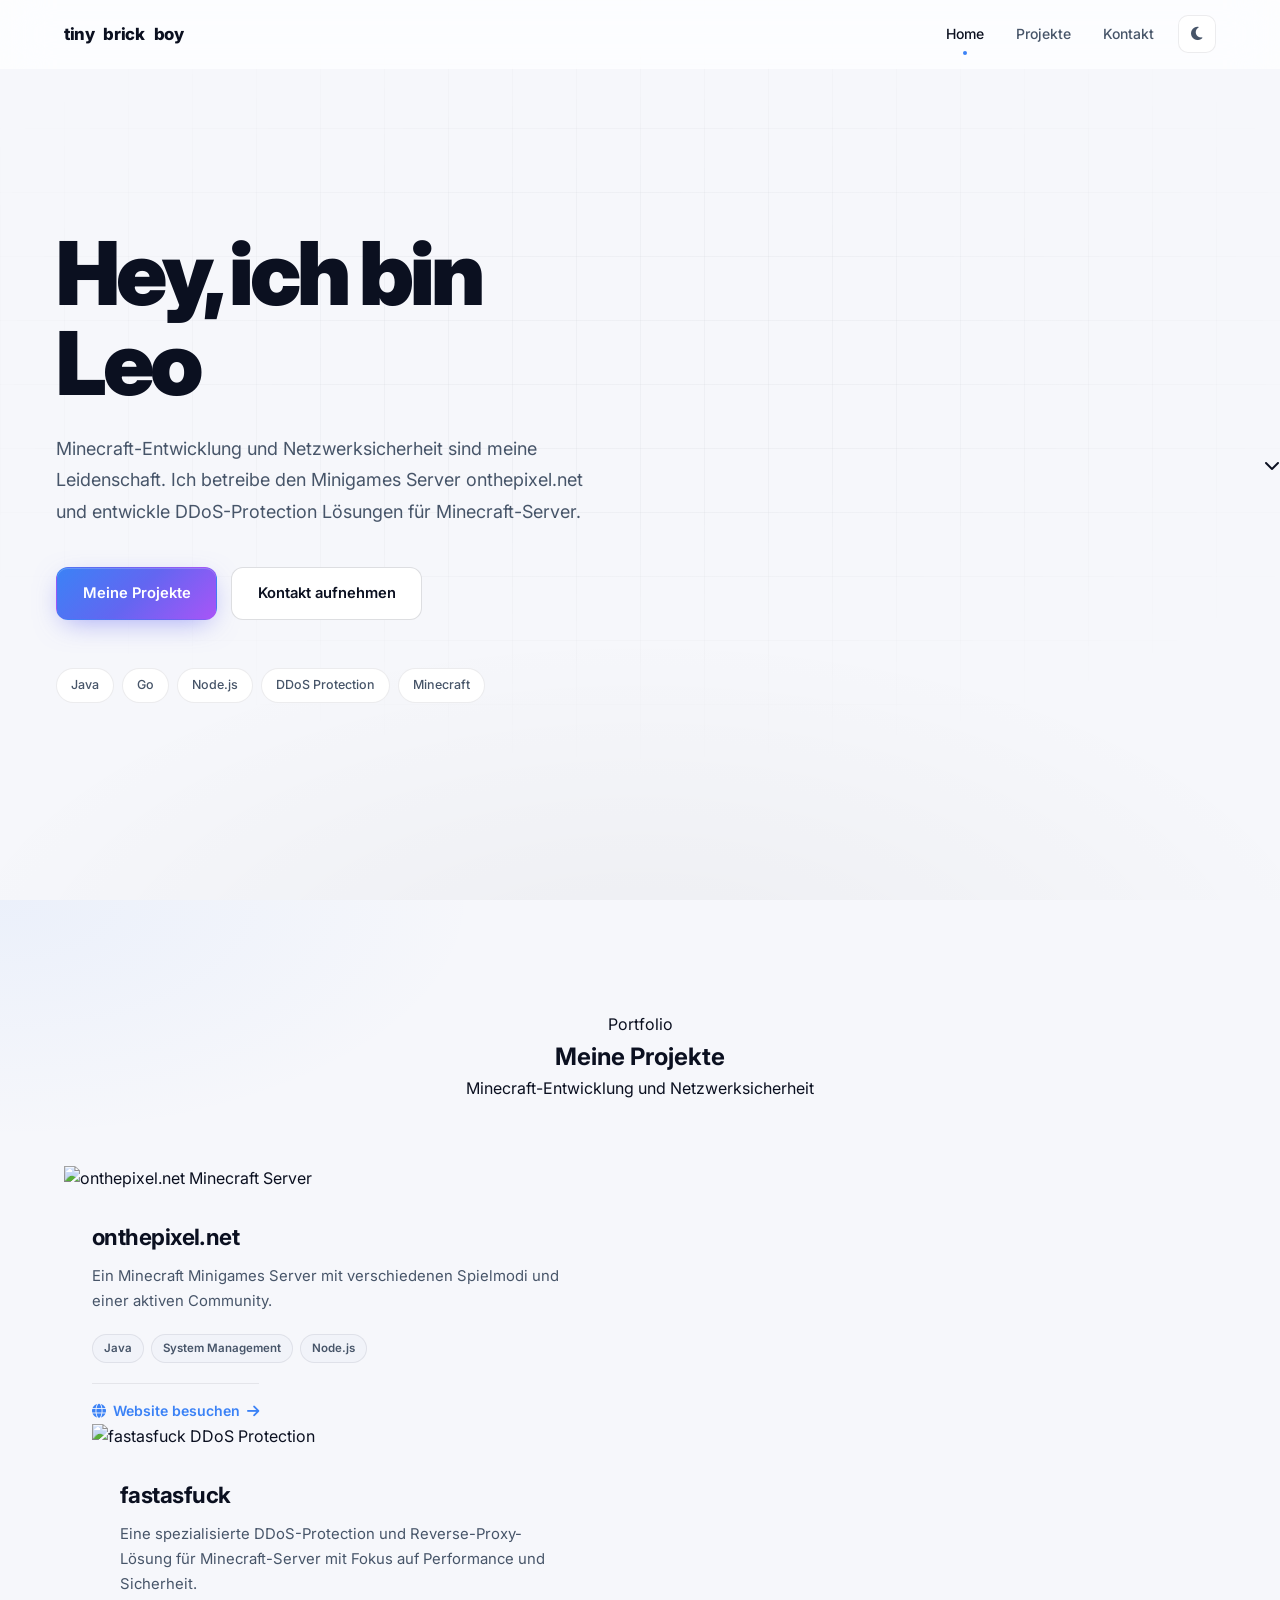
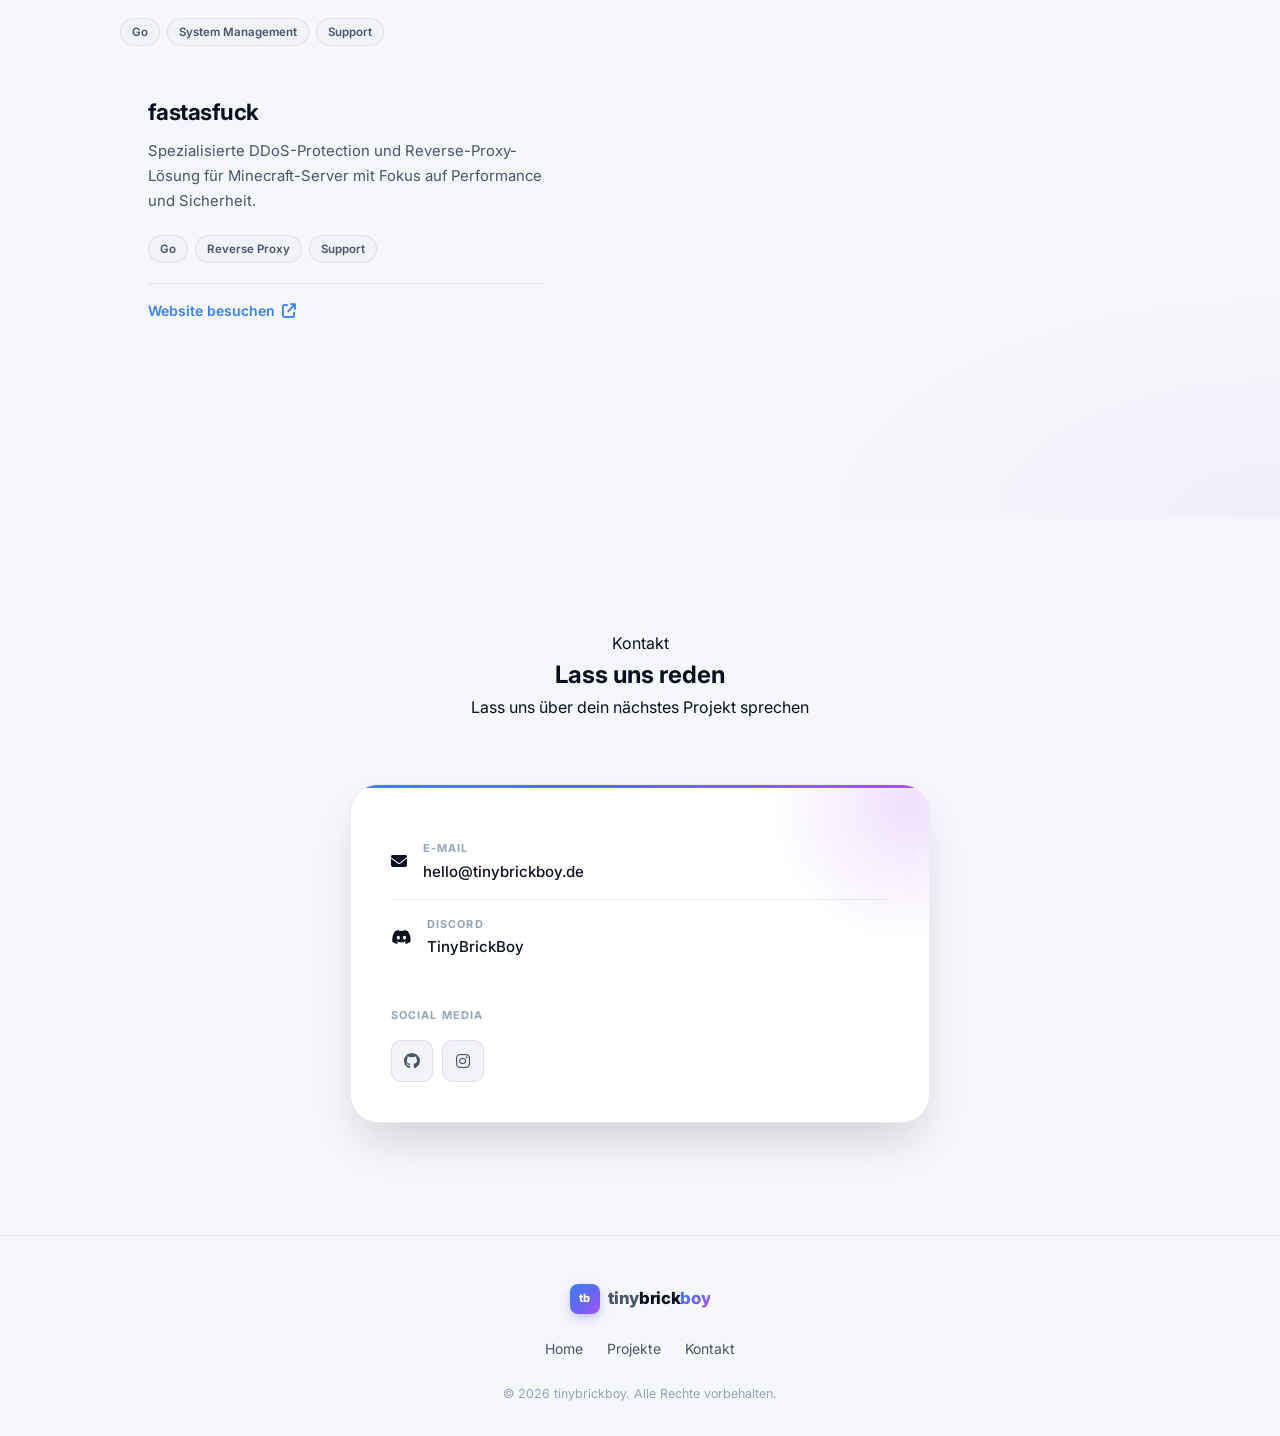
==== index.html @ 031a86bf "Merge branch 'main' into claude/improve-website-qI3Ny" ====
<!DOCTYPE html>
<html lang="de">
<head>
    <meta charset="UTF-8">
    <meta name="viewport" content="width=device-width, initial-scale=1.0">
    <title>Leo | tinybrickboy</title>
    <script>
        (function() {
            var saved = localStorage.getItem('theme');
            var dark = saved ? saved === 'dark' : window.matchMedia('(prefers-color-scheme: dark)').matches;
            document.documentElement.classList.add(dark ? 'dark' : 'light');
        })();
    </script>
    <link rel="preconnect" href="https://fonts.googleapis.com">
    <link rel="preconnect" href="https://fonts.gstatic.com" crossorigin>
    <link href="https://fonts.googleapis.com/css2?family=Inter:wght@300;400;500;600;700;800;900&display=swap" rel="stylesheet">
    <link rel="stylesheet" href="https://cdnjs.cloudflare.com/ajax/libs/font-awesome/6.4.0/css/all.min.css">
    <style>
        /* ============================================
           Design Tokens
           ============================================ */
        :root {
            --primary: #3b82f6;
            --primary-2: #6366f1;
            --accent: #a855f7;
            --accent-2: #ec4899;
            --warn: #f97316;
            --ok: #22c55e;

            --bg: #f6f7fb;
            --surface: #ffffff;
            --surface-2: #f1f3f9;
            --text: #0b1020;
            --text-2: #475569;
            --text-3: #94a3b8;
            --border: rgba(15, 23, 42, 0.08);
            --border-2: rgba(15, 23, 42, 0.14);
            --shadow-sm: 0 1px 2px rgba(15,23,42,0.06);
            --shadow: 0 4px 12px -2px rgba(15,23,42,0.08), 0 2px 4px -2px rgba(15,23,42,0.04);
            --shadow-lg: 0 24px 48px -12px rgba(15,23,42,0.18);
            --shadow-glow: 0 0 0 1px rgba(59,130,246,0.18), 0 20px 60px -20px rgba(59,130,246,0.35);

            --radius-sm: 0.5rem;
            --radius: 0.875rem;
            --radius-lg: 1.25rem;
            --radius-xl: 1.75rem;

            --grad-primary: linear-gradient(135deg, #3b82f6 0%, #6366f1 50%, #a855f7 100%);
            --grad-warm: linear-gradient(135deg, #f97316 0%, #ec4899 50%, #a855f7 100%);

            --header-bg: rgba(255,255,255,0.72);
            --noise-opacity: 0.025;
        }
        .dark {
            --bg: #070b18;
            --surface: #0d1326;
            --surface-2: #141b33;
            --text: #f1f5f9;
            --text-2: #94a3b8;
            --text-3: #64748b;
            --border: rgba(255,255,255,0.07);
            --border-2: rgba(255,255,255,0.14);
            --shadow-sm: 0 1px 2px rgba(0,0,0,0.4);
            --shadow: 0 8px 24px -4px rgba(0,0,0,0.45);
            --shadow-lg: 0 30px 60px -15px rgba(0,0,0,0.6);
            --shadow-glow: 0 0 0 1px rgba(99,102,241,0.25), 0 24px 80px -20px rgba(99,102,241,0.45);
            --header-bg: rgba(7,11,24,0.65);
            --noise-opacity: 0.05;
        }

        /* ============================================
           Reset & Base
           ============================================ */
        *, *::before, *::after { margin: 0; padding: 0; box-sizing: border-box; }
        html { scroll-behavior: smooth; scroll-padding-top: 5rem; }
        body {
            font-family: 'Inter', -apple-system, BlinkMacSystemFont, 'Segoe UI', sans-serif;
            background: var(--bg);
            color: var(--text);
            line-height: 1.6;
            -webkit-font-smoothing: antialiased;
            -moz-osx-font-smoothing: grayscale;
            overflow-x: hidden;
            transition: background-color 0.4s ease, color 0.4s ease;
        }
        a { text-decoration: none; color: inherit; }
        img, video { display: block; max-width: 100%; }
        button { font: inherit; }

        ::selection { background: rgba(99,102,241,0.35); color: var(--text); }

        .container {
            width: 100%;
            max-width: 1200px;
            margin: 0 auto;
            padding: 0 1.5rem;
        }

        /* ===== Scroll Progress ===== */
        .scroll-progress {
            position: fixed;
            top: 0; left: 0; right: 0;
            height: 3px;
            background: linear-gradient(90deg, var(--primary), var(--accent), var(--accent-2));
            transform-origin: 0 50%;
            transform: scaleX(0);
            z-index: 100;
            transition: transform 0.1s linear;
        }

        /* ============================================
           Header
           ============================================ */
        .header {
            position: fixed;
            top: 0; left: 0; right: 0;
            z-index: 50;
            background: var(--header-bg);
            backdrop-filter: blur(24px) saturate(180%);
            -webkit-backdrop-filter: blur(24px) saturate(180%);
            border-bottom: 1px solid transparent;
            transition: background-color 0.3s, border-color 0.3s, box-shadow 0.3s;
        }
        .header.scrolled {
            border-bottom-color: var(--border);
            box-shadow: 0 6px 24px -16px rgba(0,0,0,0.25);
        }
        .nav {
            display: flex;
            justify-content: space-between;
            align-items: center;
            height: 4.25rem;
        }
        .logo {
            display: inline-flex; align-items: center; gap: 0.55rem;
            font-size: 1.05rem; font-weight: 800; letter-spacing: -0.02em;
        }
        .logo-mark {
            width: 1.875rem; height: 1.875rem;
            border-radius: 0.5rem;
            background: var(--grad-primary);
            display: grid; place-items: center;
            color: #fff; font-size: 0.7rem; font-weight: 800;
            box-shadow: 0 4px 12px -2px rgba(99,102,241,0.5);
        }
        .logo-text .l-tiny { color: var(--text-2); }
        .logo-text .l-brick { color: var(--text); }
        .logo-text .l-boy {
            background: var(--grad-primary);
            -webkit-background-clip: text;
            background-clip: text;
            -webkit-text-fill-color: transparent;
        }

        .nav-right { display: flex; align-items: center; gap: 0.5rem; }

        .nav-links { display: none; align-items: center; gap: 0.125rem; }
        .nav-link {
            position: relative;
            padding: 0.5rem 0.95rem;
            font-size: 0.875rem; font-weight: 500;
            color: var(--text-2);
            border-radius: 9999px;
            transition: color 0.2s, background-color 0.2s;
        }
        .nav-link:hover { color: var(--text); background: var(--surface-2); }
        .nav-link.active { color: var(--text); }
        .nav-link.active::after {
            content: '';
            position: absolute; left: 50%; bottom: -2px;
            width: 4px; height: 4px;
            border-radius: 50%;
            background: var(--primary);
            transform: translateX(-50%);
        }

        .icon-btn {
            display: grid; place-items: center;
            width: 2.4rem; height: 2.4rem;
            border-radius: 0.625rem;
            border: 1px solid var(--border);
            background: var(--surface);
            color: var(--text-2);
            cursor: pointer;
            font-size: 0.95rem;
            transition: background 0.2s, color 0.2s, border-color 0.2s, transform 0.2s;
        }
        .icon-btn:hover {
            background: var(--surface-2);
            color: var(--text);
            border-color: var(--border-2);
        }
        .icon-btn:active { transform: scale(0.94); }

        .mobile-menu {
            display: none;
            padding: 0.5rem 0 1rem;
            border-top: 1px solid var(--border);
        }
        .mobile-menu.open { display: block; }
        .mobile-menu .nav-link {
            display: block;
            padding: 0.85rem 0;
            border-radius: 0;
            border-bottom: 1px solid var(--border);
            font-size: 0.95rem;
        }
        .mobile-menu .nav-link:last-child { border-bottom: none; }

        /* ============================================
           Hero
           ============================================ */
        .hero {
            position: relative;
            min-height: 100svh;
            display: flex;
            align-items: center;
            padding: 6rem 0 4rem;
            overflow: hidden;
            isolation: isolate;
        }
        /* Animated gradient mesh (no photo) */
        .hero-bg {
            position: absolute; inset: -10%;
            z-index: -2;
            filter: blur(80px) saturate(140%);
            opacity: 0.85;
        }
        .hero-bg .orb {
            position: absolute;
            border-radius: 50%;
            mix-blend-mode: screen;
        }
        .hero-bg .orb-1 {
            width: 540px; height: 540px;
            background: radial-gradient(circle, #3b82f6 0%, transparent 70%);
            top: 10%; left: -10%;
            animation: orbDrift1 22s ease-in-out infinite alternate;
        }
        .hero-bg .orb-2 {
            width: 600px; height: 600px;
            background: radial-gradient(circle, #a855f7 0%, transparent 70%);
            top: 30%; right: -15%;
            animation: orbDrift2 26s ease-in-out infinite alternate;
        }
        .hero-bg .orb-3 {
            width: 480px; height: 480px;
            background: radial-gradient(circle, #ec4899 0%, transparent 70%);
            bottom: -10%; left: 25%;
            animation: orbDrift3 30s ease-in-out infinite alternate;
        }
        @keyframes orbDrift1 {
            0%   { transform: translate(0,0) scale(1); }
            100% { transform: translate(120px,80px) scale(1.15); }
        }
        @keyframes orbDrift2 {
            0%   { transform: translate(0,0) scale(1); }
            100% { transform: translate(-100px,140px) scale(1.1); }
        }
        @keyframes orbDrift3 {
            0%   { transform: translate(0,0) scale(1); }
            100% { transform: translate(80px,-120px) scale(1.2); }
        }
        /* Soft top vignette so header reads */
        .hero::before {
            content: '';
            position: absolute; inset: 0; z-index: -1;
            background:
                radial-gradient(1200px 600px at 50% 110%, rgba(0,0,0,0.04), transparent 60%),
                linear-gradient(to bottom, transparent 70%, var(--bg) 100%);
            pointer-events: none;
        }
        .dark .hero::before {
            background:
                radial-gradient(1200px 600px at 50% 110%, rgba(0,0,0,0.4), transparent 60%),
                linear-gradient(to bottom, transparent 70%, var(--bg) 100%);
        }
        /* Subtle grid */
        .hero::after {
            content: '';
            position: absolute; inset: 0; z-index: -1;
            background-image:
                linear-gradient(to right, var(--border) 1px, transparent 1px),
                linear-gradient(to bottom, var(--border) 1px, transparent 1px);
            background-size: 64px 64px;
            mask-image: radial-gradient(ellipse 80% 60% at 50% 40%, black 30%, transparent 80%);
            -webkit-mask-image: radial-gradient(ellipse 80% 60% at 50% 40%, black 30%, transparent 80%);
            opacity: 0.4;
            pointer-events: none;
        }

        .hero-content {
            position: relative;
            z-index: 2;
            max-width: 760px;
        }
        .hero-eyebrow {
            display: inline-flex; align-items: center; gap: 0.55rem;
            padding: 0.4rem 0.85rem;
            background: var(--surface);
            border: 1px solid var(--border);
            border-radius: 9999px;
            font-size: 0.78rem; font-weight: 600;
            color: var(--text-2);
            margin-bottom: 1.5rem;
            box-shadow: var(--shadow-sm);
        }
        .hero-eyebrow .pulse {
            position: relative;
            width: 8px; height: 8px;
            border-radius: 50%;
            background: var(--ok);
        }
        .hero-eyebrow .pulse::after {
            content: '';
            position: absolute; inset: -4px;
            border-radius: 50%;
            background: var(--ok);
            opacity: 0.4;
            animation: ping 2s cubic-bezier(0,0,0.2,1) infinite;
        }
        @keyframes ping {
            0%   { transform: scale(0.8); opacity: 0.5; }
            80%  { transform: scale(1.8); opacity: 0; }
            100% { transform: scale(1.8); opacity: 0; }
        }

        .hero h1 {
            font-size: clamp(2.75rem, 8vw, 5.5rem);
            font-weight: 900;
            line-height: 1.02;
            letter-spacing: -0.045em;
            margin-bottom: 1.5rem;
        }
        .hero h1 .name {
            background: linear-gradient(135deg, #3b82f6 0%, #a855f7 45%, #ec4899 100%);
            -webkit-background-clip: text;
            background-clip: text;
            -webkit-text-fill-color: transparent;
            display: inline-block;
        }
        .hero p {
            font-size: 1.125rem;
            color: var(--text-2);
            max-width: 560px;
            margin-bottom: 2.5rem;
            line-height: 1.75;
        }

        .hero-cta { display: flex; gap: 0.875rem; flex-wrap: wrap; margin-bottom: 3rem; }

        .btn {
            display: inline-flex; align-items: center; gap: 0.55rem;
            padding: 0.85rem 1.6rem;
            font-size: 0.92rem; font-weight: 600;
            border-radius: 0.75rem;
            border: 1px solid transparent;
            cursor: pointer;
            transition: transform 0.2s, box-shadow 0.25s, background 0.25s, border-color 0.25s, color 0.25s;
        }
        .btn-primary {
            background: var(--grad-primary);
            color: #fff;
            box-shadow: 0 8px 28px -8px rgba(99,102,241,0.6), inset 0 1px 0 rgba(255,255,255,0.18);
        }
        .btn-primary:hover { transform: translateY(-2px); box-shadow: 0 16px 40px -10px rgba(99,102,241,0.7); }
        .btn-ghost {
            background: var(--surface);
            color: var(--text);
            border-color: var(--border-2);
        }
        .btn-ghost:hover {
            background: var(--surface-2);
            border-color: var(--primary);
            transform: translateY(-2px);
        }
        .btn .arrow { transition: transform 0.2s; }
        .btn:hover .arrow { transform: translateX(3px); }

        .tech-pills { display: flex; flex-wrap: wrap; gap: 0.5rem; }
        .tech-pill {
            padding: 0.4rem 0.875rem;
            background: var(--surface);
            border: 1px solid var(--border);
            border-radius: 9999px;
            font-size: 0.78rem; font-weight: 500;
            color: var(--text-2);
            transition: background 0.2s, border-color 0.2s, color 0.2s, transform 0.2s;
        }
        .tech-pill:hover {
            border-color: var(--primary);
            color: var(--text);
            transform: translateY(-2px);
        }

        /* ============================================
           Sections
           ============================================ */
        .section { padding: 7rem 0; position: relative; }

        .section-header { text-align: center; margin-bottom: 4rem; max-width: 640px; margin-left: auto; margin-right: auto; }

        /* Projects: subtle dot-grid texture */
        .section-projects {
            background-color: var(--bg-secondary);
            background-image: radial-gradient(circle, var(--border-strong) 1px, transparent 1px);
            background-size: 28px 28px;
            transition: background-color 0.35s ease;
        }
        @media (min-width: 720px) { .features { grid-template-columns: repeat(2, 1fr); gap: 1.25rem; } }
        @media (min-width: 1024px) { .features { grid-template-columns: repeat(4, 1fr); } }

        .feature {
            position: relative;
            padding: 1.75rem;
            background: var(--surface);
            border: 1px solid var(--border);
            border-radius: var(--radius-lg);
            transition: transform 0.25s, border-color 0.25s, box-shadow 0.25s;
            overflow: hidden;
        }
        .feature::before {
            content: '';
            position: absolute; inset: 0;
            background: radial-gradient(400px circle at var(--mx, 50%) var(--my, 50%), rgba(99,102,241,0.12), transparent 60%);
            opacity: 0;
            transition: opacity 0.3s;
            pointer-events: none;
        }
        .feature:hover { transform: translateY(-4px); border-color: var(--border-2); box-shadow: var(--shadow); }
        .feature:hover::before { opacity: 1; }
        .feature .ico {
            display: grid; place-items: center;
            width: 2.75rem; height: 2.75rem;
            border-radius: 0.75rem;
            background: linear-gradient(135deg, rgba(59,130,246,0.12), rgba(168,85,247,0.12));
            color: var(--primary);
            margin-bottom: 1rem;
            font-size: 1.05rem;
        }
        .feature h3 {
            font-size: 1.05rem; font-weight: 700;
            letter-spacing: -0.015em;
            margin-bottom: 0.4rem;
        }
        .feature p {
            color: var(--text-2);
            font-size: 0.9rem;
            line-height: 1.65;
        }

        /* ============================================
           Projects
           ============================================ */
        .section-projects {
            position: relative;
        }
        .section-projects::before {
            content: '';
            position: absolute; inset: 0;
            background:
                radial-gradient(800px 400px at 0% 0%, rgba(59,130,246,0.06), transparent 60%),
                radial-gradient(800px 400px at 100% 100%, rgba(168,85,247,0.06), transparent 60%);
            pointer-events: none;
        }
        .project-grid {
            display: grid;
            grid-template-columns: 1fr;
            gap: 1.5rem;
            position: relative;
        }
        @media (min-width: 768px) { .project-grid { grid-template-columns: repeat(2, 1fr); gap: 1.75rem; } }

        .project {
            position: relative;
            background: var(--surface);
            border: 1px solid var(--border);
            border-radius: var(--radius-xl);
            overflow: hidden;
            display: flex; flex-direction: column;
            transition: transform 0.35s ease, border-color 0.35s ease, box-shadow 0.35s ease;
            isolation: isolate;
        }
        .project::before {
            content: '';
            position: absolute; inset: 0;
            border-radius: inherit;
            padding: 1px;
            background: linear-gradient(135deg, transparent, transparent);
            -webkit-mask: linear-gradient(#000 0 0) content-box, linear-gradient(#000 0 0);
            mask: linear-gradient(#000 0 0) content-box, linear-gradient(#000 0 0);
            -webkit-mask-composite: xor;
            mask-composite: exclude;
            pointer-events: none;
            transition: background 0.4s;
        }
        .project:hover {
            transform: translateY(-6px);
            box-shadow: var(--shadow-glow);
        }
        .project:hover::before {
            background: var(--grad-primary);
        }
        .project--warm:hover::before { background: var(--grad-warm); }

        .project-media {
            position: relative;
            aspect-ratio: 16 / 9;
            overflow: hidden;
            background: var(--surface-2);
        }
        .project-media img {
            width: 100%; height: 100%;
            object-fit: cover;
            transition: transform 0.7s ease, filter 0.4s ease;
        }
        .project:hover .project-media img { transform: scale(1.06); }
        .project-media::after {
            content: '';
            position: absolute; inset: 0;
            background: linear-gradient(to top, rgba(7,11,24,0.55) 0%, transparent 55%);
        }
        .project-badge {
            position: absolute;
            top: 1rem; left: 1rem;
            padding: 0.35rem 0.7rem;
            font-size: 0.72rem; font-weight: 600;
            background: rgba(255,255,255,0.85);
            color: var(--text);
            border-radius: 9999px;
            backdrop-filter: blur(8px);
            display: inline-flex; align-items: center; gap: 0.4rem;
        }
        .dark .project-badge { background: rgba(13,19,38,0.78); color: #fff; border: 1px solid rgba(255,255,255,0.1); }
        .project-badge .dot { width: 6px; height: 6px; border-radius: 50%; background: var(--ok); }

        .project-body {
            padding: 1.75rem;
            flex: 1; display: flex; flex-direction: column;
        }
        .project-body h3 {
            font-size: 1.4rem; font-weight: 700;
            letter-spacing: -0.025em;
            margin-bottom: 0.55rem;
        }
        .project-body p {
            color: var(--text-2);
            font-size: 0.93rem;
            line-height: 1.7;
            margin-bottom: 1.25rem;
            flex: 1;
        }
        .project-tags { display: flex; flex-wrap: wrap; gap: 0.4rem; margin-bottom: 1.25rem; }
        .tag {
            font-size: 0.72rem; font-weight: 600;
            padding: 0.25rem 0.7rem;
            border-radius: 9999px;
            background: var(--surface-2);
            color: var(--text-2);
            border: 1px solid var(--border);
        }
        .project-link {
            display: inline-flex; align-items: center; gap: 0.45rem;
            font-size: 0.88rem; font-weight: 600;
            color: var(--primary);
            padding-top: 1rem;
            border-top: 1px solid var(--border);
        }
        .project-link .arrow { transition: transform 0.2s; }
        .project-link:hover .arrow { transform: translateX(4px); }

        /* ============================================
           Contact
           ============================================ */
        .section-contact { position: relative; }

        .contact-card {
            position: relative;
            max-width: 580px;
            margin: 0 auto;
            background: var(--surface);
            border: 1px solid var(--border);
            border-radius: var(--radius-xl);
            padding: 2.5rem;
            box-shadow: var(--shadow-lg);
            overflow: hidden;
        }
        .contact-card::before {
            content: '';
            position: absolute;
            top: 0; left: 0; right: 0;
            height: 3px;
            background: var(--grad-primary);
        }
        .contact-card::after {
            content: '';
            position: absolute;
            top: -120px; right: -120px;
            width: 280px; height: 280px;
            border-radius: 50%;
            background: radial-gradient(circle, rgba(168,85,247,0.18), transparent 70%);
            pointer-events: none;
        }

        .contact-item {
            display: flex; align-items: center; gap: 1rem;
            padding: 0.95rem 0;
            border-bottom: 1px solid var(--border);
            position: relative;
            transition: padding-left 0.2s;
        }
        .contact-item:last-of-type { border-bottom: none; }
        a.contact-item:hover { padding-left: 0.4rem; }

        .contact-ico {
            width: 2.5rem; height: 2.5rem;
            background: var(--surface-2);
            color: var(--primary);
            border-radius: 0.625rem;
            display: grid; place-items: center;
            font-size: 1rem; flex-shrink: 0;
            border: 1px solid var(--border);
            transition: background 0.2s, color 0.2s;
        }
        a.contact-item:hover .contact-ico {
            background: var(--grad-primary);
            color: #fff;
            border-color: transparent;
        }
        .contact-meta { display: flex; flex-direction: column; gap: 0.15rem; }
        .contact-label {
            font-size: 0.68rem; font-weight: 700;
            text-transform: uppercase; letter-spacing: 0.1em;
            color: var(--text-3);
        }
        .contact-value { font-size: 0.94rem; font-weight: 500; color: var(--text); }

        .social-section { margin-top: 2rem; }
        .social-label {
            font-size: 0.68rem; font-weight: 700;
            text-transform: uppercase; letter-spacing: 0.1em;
            color: var(--text-3);
            margin-bottom: 1rem;
        }
        .social-row { display: flex; gap: 0.6rem; }
        .social-link {
            width: 2.6rem; height: 2.6rem;
            background: var(--surface-2);
            color: var(--text-2);
            border: 1px solid var(--border);
            border-radius: 0.625rem;
            display: grid; place-items: center;
            font-size: 1rem;
            transition: all 0.25s;
        }
        .social-link:hover {
            color: #fff;
            background: var(--grad-primary);
            border-color: transparent;
            transform: translateY(-3px);
            box-shadow: 0 10px 24px -8px rgba(99,102,241,0.5);
        }

        /* ============================================
           Footer
           ============================================ */
        footer {
            position: relative;
            border-top: 1px solid var(--border);
            padding: 3rem 0 2rem;
        }
        .footer-inner {
            display: flex; flex-direction: column; align-items: center;
            gap: 1.5rem; text-align: center;
        }
        .footer-logo { font-size: 1.05rem; font-weight: 800; letter-spacing: -0.02em; display: inline-flex; align-items: center; gap: 0.55rem; }
        .footer-nav { display: flex; flex-wrap: wrap; gap: 1.5rem; justify-content: center; }
        .footer-nav a {
            font-size: 0.875rem;
            color: var(--text-2);
            transition: color 0.2s;
        }
        .footer-nav a:hover { color: var(--primary); }
        .footer-copy { font-size: 0.78rem; color: var(--text-3); }
        .footer-copy .heart { color: var(--accent-2); }

        /* ============================================
           Reveal animations
           ============================================ */
        .reveal {
            opacity: 0;
            transform: translateY(28px);
            transition: opacity 0.7s cubic-bezier(0.22, 1, 0.36, 1), transform 0.7s cubic-bezier(0.22, 1, 0.36, 1);
        }
        .reveal.visible { opacity: 1; transform: none; }
        .reveal-d1 { transition-delay: 0.08s; }
        .reveal-d2 { transition-delay: 0.16s; }
        .reveal-d3 { transition-delay: 0.24s; }

        /* ============================================
           Responsive
           ============================================ */
        @media (min-width: 768px) {
            .nav-links { display: flex; }
            .mobile-menu-btn { display: none !important; }
        }
    </style>
</head>
<body>
    <div class="scroll-progress" id="scrollProgress"></div>

    <header class="header" id="siteHeader">
        <div class="container">
            <nav class="nav">
                <a href="#home" class="logo">
                    <span class="logo-tiny">tiny</span><span class="logo-brick">brick</span><span class="logo-boy">boy</span>
                </a>
                <div class="nav-right">
                    <div class="nav-links" id="navLinks">
                        <a href="#home" class="nav-link active">Home</a>
                        <a href="#projects" class="nav-link">Projekte</a>
                        <a href="#contact" class="nav-link">Kontakt</a>
                    </div>
                    <button class="icon-btn" id="themeToggle" title="Theme wechseln">
                        <i class="fas fa-moon" id="themeIcon"></i>
                    </button>
                    <button class="icon-btn mobile-menu-btn" id="mobileMenuBtn">
                        <i class="fas fa-bars" id="mobileMenuIcon"></i>
                    </button>
                </div>
            </nav>
            <div class="mobile-menu" id="mobileMenu">
                <a href="#home" class="nav-link">Home</a>
                <a href="#what" class="nav-link">Was</a>
                <a href="#projects" class="nav-link">Projekte</a>
                <a href="#contact" class="nav-link">Kontakt</a>
            </div>
        </div>
    </header>

    <!-- Hero -->
    <section id="home" class="hero">
        <div class="container">
            <div class="hero-content">
                <h1>Hey, ich bin<br><span class="gradient-text">Leo</span></h1>
                <p>
                    Minecraft-Entwicklung und Netzwerksicherheit sind meine Leidenschaft.
                    Ich betreibe den Minigames Server onthepixel.net und entwickle
                    DDoS-Protection Lösungen für Minecraft-Server.
                </p>
                <div class="hero-cta">
                    <a href="#projects" class="btn btn-primary">Meine Projekte</a>
                    <a href="#contact" class="btn btn-ghost">Kontakt aufnehmen</a>
                </div>
                <div class="tech-pills">
                    <span class="tech-pill">Java</span>
                    <span class="tech-pill">Go</span>
                    <span class="tech-pill">Node.js</span>
                    <span class="tech-pill">DDoS Protection</span>
                    <span class="tech-pill">Minecraft</span>
                </div>
            </div>
        </div>
        <div class="scroll-indicator">
            <i class="fas fa-chevron-down"></i>
        </div>
    </section>

    <!-- Projects -->
    <section id="projects" class="section section-projects">
        <div class="container">
            <div class="section-header reveal">
                <div class="section-label">Portfolio</div>
                <h2>Meine Projekte</h2>
                <p>Minecraft-Entwicklung und Netzwerksicherheit</p>
            </div>
            <div class="project-grid">
                <div class="project-card reveal reveal-d1">
                    <div class="project-accent"></div>
                    <div class="project-image">
                        <img src="https://onthepixel.net/bg.png" alt="onthepixel.net Minecraft Server">
                    </div>
                    <div class="project-body">
                        <h3>onthepixel.net</h3>
                        <p>Ein Minecraft Minigames Server mit verschiedenen Spielmodi und einer aktiven Community.</p>
                        <div class="project-tags">
                            <span class="tag">Java</span>
                            <span class="tag">System Management</span>
                            <span class="tag">Node.js</span>
                        </div>
                        <div class="project-footer">
                            <a href="https://onthepixel.net" class="project-link">
                                <i class="fas fa-globe"></i>
                                Website besuchen
                                <i class="fas fa-arrow-right arrow"></i>
                            </a>
                        </div>
                    </article>

                <div class="project-card reveal reveal-d2">
                    <div class="project-accent"></div>
                    <div class="project-image">
                        <img src="https://images.unsplash.com/photo-1591808216268-ce0b82787efe?ixlib=rb-1.2.1&auto=format&fit=crop&w=800&q=80" alt="fastasfuck DDoS Protection">
                    </div>
                    <div class="project-body">
                        <h3>fastasfuck</h3>
                        <p>Eine spezialisierte DDoS-Protection und Reverse-Proxy-Lösung für Minecraft-Server mit Fokus auf Performance und Sicherheit.</p>
                        <div class="project-tags">
                            <span class="tag">Go</span>
                            <span class="tag">System Management</span>
                            <span class="tag">Support</span>
                        </div>
                        <div class="project-body">
                            <h3>fastasfuck</h3>
                            <p>Spezialisierte DDoS-Protection und Reverse-Proxy-Lösung für Minecraft-Server mit Fokus auf Performance und Sicherheit.</p>
                            <div class="project-tags">
                                <span class="tag">Go</span>
                                <span class="tag">Reverse Proxy</span>
                                <span class="tag">Support</span>
                            </div>
                            <a href="https://fastasfuck.net" class="project-link" target="_blank" rel="noopener noreferrer">
                                Website besuchen
                                <i class="fas fa-arrow-up-right-from-square arrow" aria-hidden="true"></i>
                            </a>
                        </div>
                    </article>
                </div>
            </div>
        </div>
    </section>

    <!-- Contact -->
    <section id="contact" class="section section-contact">
        <div class="container">
            <div class="section-header reveal">
                <div class="section-label">Kontakt</div>
                <h2>Lass uns reden</h2>
                <p>Lass uns über dein nächstes Projekt sprechen</p>
            </div>
            <div class="contact-wrapper reveal reveal-d1">
                <div class="contact-card">
                    <div class="contact-accent"></div>
                    <div class="contact-body">
                        <div class="contact-item">
                            <div class="contact-icon"><i class="fas fa-envelope"></i></div>
                            <div class="contact-meta">
                                <span class="contact-label">E-Mail</span>
                                <span class="contact-value">hello@tinybrickboy.de</span>
                            </div>
                        </div>
                        <a href="https://discordapp.com/users/860985894436601857/" class="contact-item">
                            <div class="contact-icon"><i class="fa-brands fa-discord"></i></div>
                            <div class="contact-meta">
                                <span class="contact-label">Discord</span>
                                <span class="contact-value">TinyBrickBoy</span>
                            </div>
                        </a>
                        <div class="social-section">
                            <div class="social-label">Social Media</div>
                            <div class="social-row">
                                <a href="https://github.com/tinybrickboy" class="social-link" title="GitHub">
                                    <i class="fab fa-github"></i>
                                </a>
                                <a href="https://www.instagram.com/tinybrickboy" class="social-link" title="Instagram">
                                    <i class="fab fa-instagram"></i>
                                </a>
                            </div>
                        </div>
                    </div>
                </div>
            </div>
        </div>
    </section>

    <!-- Footer -->
    <footer>
        <div class="container">
            <div class="footer-inner">
                <div class="footer-logo">
                    <span class="logo-mark" aria-hidden="true">tb</span>
                    <span class="logo-text"><span class="l-tiny">tiny</span><span class="l-brick">brick</span><span class="l-boy">boy</span></span>
                </div>
                <nav class="footer-nav">
                    <a href="#home">Home</a>
                    <a href="#projects">Projekte</a>
                    <a href="#contact">Kontakt</a>
                </nav>
                <p class="footer-copy">&copy; 2026 tinybrickboy. Alle Rechte vorbehalten.</p>
            </div>
        </div>
    </footer>

    <script>
        // Scroll progress (transform-based for perf)
        const progress = document.getElementById('scrollProgress');
        const header = document.getElementById('siteHeader');
        function onScroll() {
            const total = document.documentElement.scrollHeight - window.innerHeight;
            const ratio = total > 0 ? window.scrollY / total : 0;
            progress.style.transform = 'scaleX(' + ratio + ')';
            header.classList.toggle('scrolled', window.scrollY > 8);
        }
        window.addEventListener('scroll', onScroll, { passive: true });
        onScroll();

        // Theme
        const html = document.documentElement;
        const themeToggle = document.getElementById('themeToggle');
        const themeIcon = document.getElementById('themeIcon');

        function applyTheme(dark) {
            html.classList.toggle('dark', dark);
            html.classList.toggle('light', !dark);
            themeIcon.className = dark ? 'fas fa-sun' : 'fas fa-moon';
        }
        const saved = localStorage.getItem('theme');
        applyTheme(saved ? saved === 'dark' : window.matchMedia('(prefers-color-scheme: dark)').matches);
        window.matchMedia('(prefers-color-scheme: dark)').addEventListener('change', e => {
            if (!localStorage.getItem('theme')) applyTheme(e.matches);
        });
        themeToggle.addEventListener('click', () => {
            const isDark = html.classList.contains('dark');
            applyTheme(!isDark);
            localStorage.setItem('theme', isDark ? 'light' : 'dark');
        });

        // Mobile menu
        const mobileMenu = document.getElementById('mobileMenu');
        const mobileMenuBtn = document.getElementById('mobileMenuBtn');
        const mobileMenuIcon = document.getElementById('mobileMenuIcon');

        mobileMenuBtn.addEventListener('click', () => {
            const open = mobileMenu.classList.toggle('open');
            mobileMenuIcon.className = open ? 'fas fa-times' : 'fas fa-bars';
        });
        mobileMenu.querySelectorAll('a').forEach(link => {
            link.addEventListener('click', () => {
                mobileMenu.classList.remove('open');
                mobileMenuIcon.className = 'fas fa-bars';
            });
        });

        // Smooth scroll
        document.querySelectorAll('a[href^="#"]').forEach(a => {
            a.addEventListener('click', e => {
                const id = a.getAttribute('href');
                if (id.length < 2) return;
                const target = document.querySelector(id);
                if (!target) return;
                e.preventDefault();
                window.scrollTo({ top: target.offsetTop - 72, behavior: 'smooth' });
            });
        });

        // Active nav while scrolling
        const sections = document.querySelectorAll('main section[id]');
        const navLinks = document.querySelectorAll('#navLinks .nav-link');
        const spy = new IntersectionObserver(entries => {
            entries.forEach(entry => {
                if (entry.isIntersecting) {
                    const id = entry.target.getAttribute('id');
                    navLinks.forEach(l => {
                        const active = l.getAttribute('href') === '#' + id;
                        l.classList.toggle('active', active);
                        if (active) l.setAttribute('aria-current', 'page');
                        else l.removeAttribute('aria-current');
                    });
                }
            });
        }, { rootMargin: '-45% 0px -50% 0px', threshold: 0 });
        sections.forEach(s => spy.observe(s));

        // Reveal on scroll
        const reveal = new IntersectionObserver(entries => {
            entries.forEach(e => {
                if (e.isIntersecting) {
                    e.target.classList.add('visible');
                    reveal.unobserve(e.target);
                }
            });
        }, { threshold: 0.12 });
        document.querySelectorAll('.reveal').forEach(el => reveal.observe(el));

        // Spotlight cursor on feature cards
        const reduced = window.matchMedia('(prefers-reduced-motion: reduce)').matches;
        if (!reduced) {
            document.querySelectorAll('[data-spot]').forEach(card => {
                card.addEventListener('pointermove', e => {
                    const r = card.getBoundingClientRect();
                    card.style.setProperty('--mx', (e.clientX - r.left) + 'px');
                    card.style.setProperty('--my', (e.clientY - r.top) + 'px');
                });
            });
        }

        // Footer year
        document.getElementById('footerYear').textContent = new Date().getFullYear();
    </script>
</body>
</html>
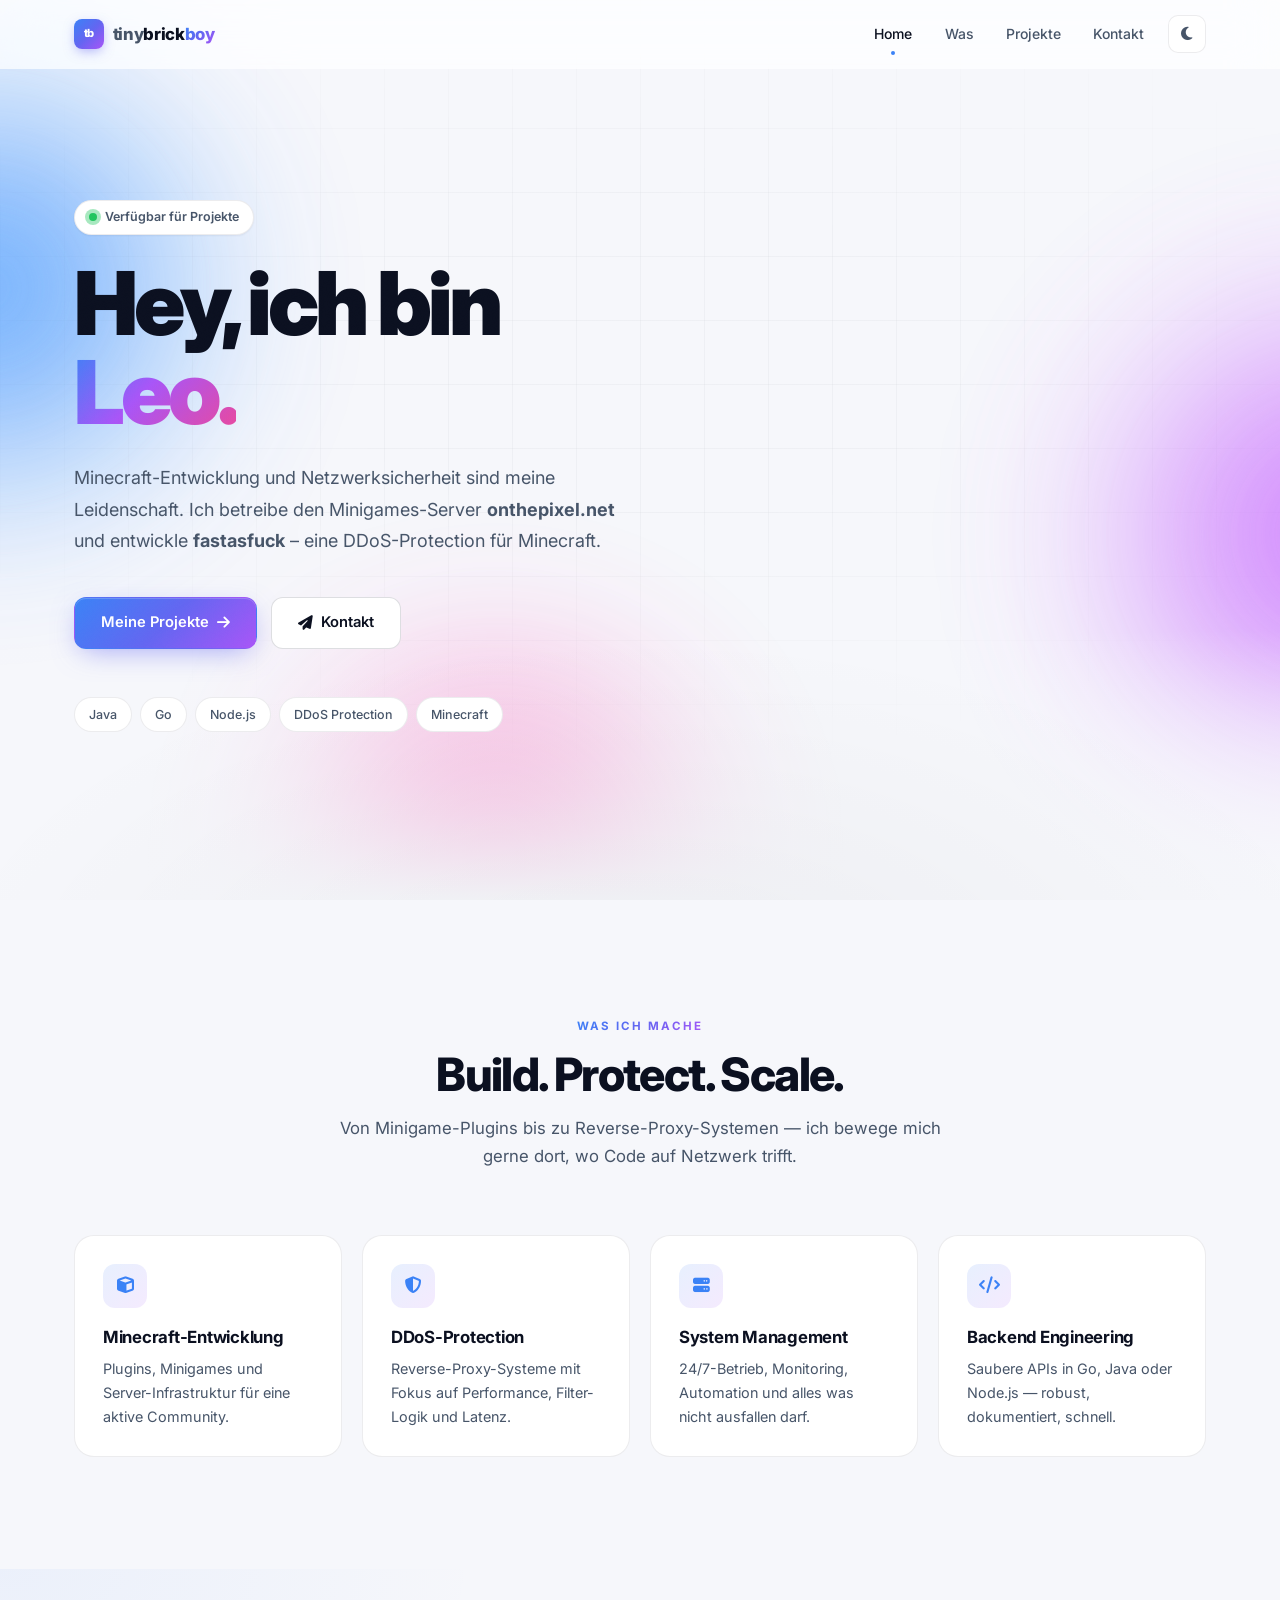
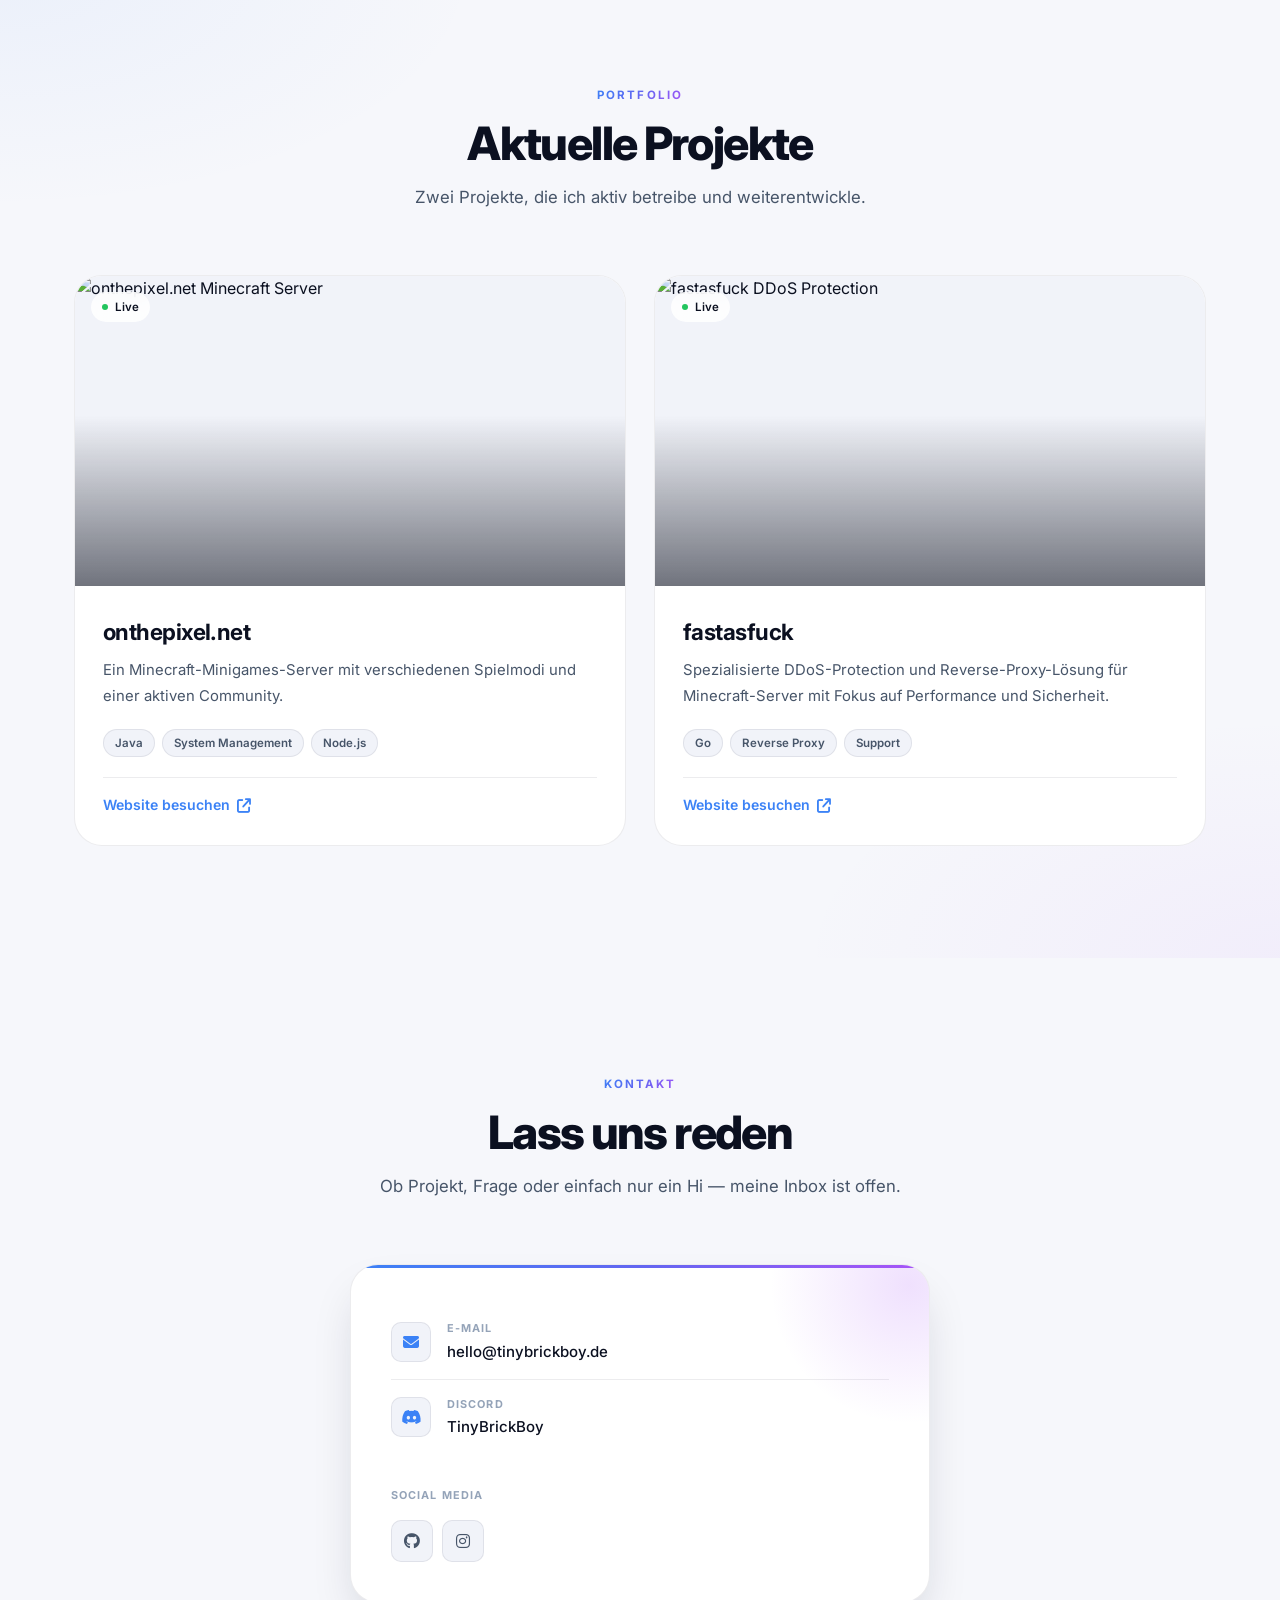
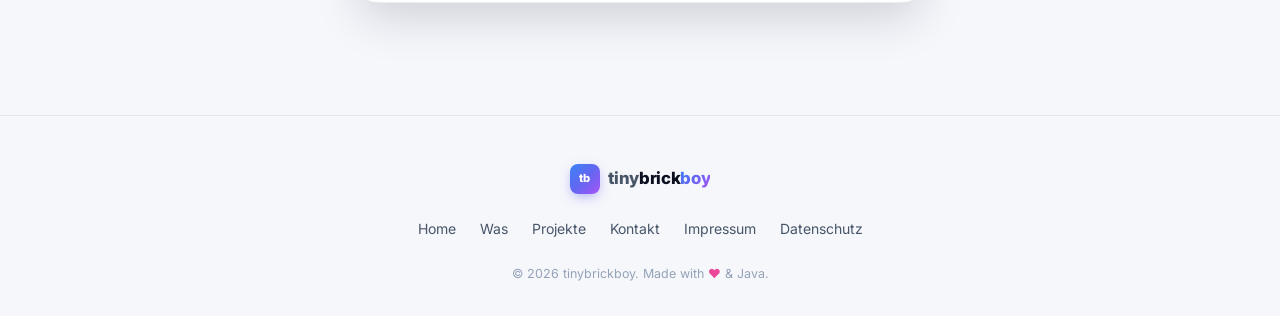
==== commit e6464d85: "Add Impressum and Datenschutz pages - impressum.html: § 5 TMG template with placeholders for name/ad" ====
--- a/index.html
+++ b/index.html
@@ -3,7 +3,57 @@
 <head>
     <meta charset="UTF-8">
     <meta name="viewport" content="width=device-width, initial-scale=1.0">
-    <title>Leo | tinybrickboy</title>
+    <title>Leo | tinybrickboy – Minecraft & Netzwerksicherheit</title>
+    <meta name="description" content="Leo (tinybrickboy) – Minecraft-Entwicklung und DDoS-Protection. Betreiber von onthepixel.net und Entwickler von fastasfuck, einer Reverse-Proxy-Lösung für Minecraft-Server.">
+    <meta name="author" content="Leo (tinybrickboy)">
+    <meta name="theme-color" content="#070b18" media="(prefers-color-scheme: dark)">
+    <meta name="theme-color" content="#f8fafc" media="(prefers-color-scheme: light)">
+    <link rel="canonical" href="https://tinybrickboy.de/">
+
+    <meta property="og:type" content="website">
+    <meta property="og:title" content="Leo | tinybrickboy">
+    <meta property="og:description" content="Minecraft-Entwicklung und Netzwerksicherheit. onthepixel.net & fastasfuck.">
+    <meta property="og:url" content="https://tinybrickboy.de/">
+    <meta property="og:locale" content="de_DE">
+    <meta property="og:image" content="https://tinybrickboy.de/og-image.svg">
+    <meta property="og:image:width" content="1200">
+    <meta property="og:image:height" content="630">
+    <meta property="og:image:alt" content="Leo (tinybrickboy) – Minecraft-Entwicklung & Netzwerksicherheit">
+
+    <meta name="twitter:card" content="summary_large_image">
+    <meta name="twitter:title" content="Leo | tinybrickboy">
+    <meta name="twitter:description" content="Minecraft-Entwicklung und Netzwerksicherheit. onthepixel.net & fastasfuck.">
+    <meta name="twitter:image" content="https://tinybrickboy.de/og-image.svg">
+
+    <!-- Structured data -->
+    <script type="application/ld+json">
+    {
+      "@context": "https://schema.org",
+      "@graph": [
+        {
+          "@type": "Person",
+          "name": "Leo",
+          "alternateName": "tinybrickboy",
+          "url": "https://tinybrickboy.de/",
+          "jobTitle": "Software & Network Security Developer",
+          "knowsAbout": ["Minecraft", "Java", "Go", "Node.js", "DDoS Protection", "Reverse Proxy", "System Management"],
+          "sameAs": [
+            "https://github.com/tinybrickboy",
+            "https://www.instagram.com/tinybrickboy"
+          ]
+        },
+        {
+          "@type": "WebSite",
+          "url": "https://tinybrickboy.de/",
+          "name": "tinybrickboy",
+          "inLanguage": "de-DE"
+        }
+      ]
+    }
+    </script>
+
+    <link rel="icon" type="image/svg+xml" href="data:image/svg+xml,%3Csvg xmlns='http://www.w3.org/2000/svg' viewBox='0 0 64 64'%3E%3Cdefs%3E%3ClinearGradient id='g' x1='0' x2='1' y1='0' y2='1'%3E%3Cstop offset='0' stop-color='%233b82f6'/%3E%3Cstop offset='1' stop-color='%237c3aed'/%3E%3C/linearGradient%3E%3C/defs%3E%3Crect width='64' height='64' rx='14' fill='url(%23g)'/%3E%3Ctext x='50%25' y='54%25' font-family='Inter,Arial,sans-serif' font-size='38' font-weight='800' fill='white' text-anchor='middle' dominant-baseline='middle'%3Etb%3C/text%3E%3C/svg%3E">
+
     <script>
         (function() {
             var saved = localStorage.getItem('theme');
@@ -89,14 +139,45 @@
 
         ::selection { background: rgba(99,102,241,0.35); color: var(--text); }
 
+        :focus-visible {
+            outline: 2px solid var(--primary);
+            outline-offset: 3px;
+            border-radius: 4px;
+        }
+
         .container {
             width: 100%;
-            max-width: 1200px;
+            max-width: 1180px;
             margin: 0 auto;
             padding: 0 1.5rem;
         }
 
-        /* ===== Scroll Progress ===== */
+        /* Subtle grain overlay across the whole page */
+        body::before {
+            content: '';
+            position: fixed; inset: 0;
+            pointer-events: none;
+            z-index: 1;
+            opacity: var(--noise-opacity);
+            background-image: url("data:image/svg+xml;utf8,%3Csvg xmlns='http://www.w3.org/2000/svg' width='160' height='160'%3E%3Cfilter id='n'%3E%3CfeTurbulence type='fractalNoise' baseFrequency='0.9' numOctaves='2'/%3E%3C/filter%3E%3Crect width='100%25' height='100%25' filter='url(%23n)'/%3E%3C/svg%3E");
+            mix-blend-mode: overlay;
+        }
+
+        /* Skip link */
+        .skip-link {
+            position: absolute;
+            top: -48px; left: 1rem;
+            background: var(--primary);
+            color: #fff;
+            padding: 0.5rem 0.875rem;
+            border-radius: 0.5rem;
+            font-size: 0.875rem; font-weight: 600;
+            z-index: 200;
+            transition: top 0.2s ease;
+        }
+        .skip-link:focus { top: 0.75rem; }
+
+        /* Scroll progress */
         .scroll-progress {
             position: fixed;
             top: 0; left: 0; right: 0;
@@ -400,12 +481,36 @@
 
         .section-header { text-align: center; margin-bottom: 4rem; max-width: 640px; margin-left: auto; margin-right: auto; }
 
-        /* Projects: subtle dot-grid texture */
-        .section-projects {
-            background-color: var(--bg-secondary);
-            background-image: radial-gradient(circle, var(--border-strong) 1px, transparent 1px);
-            background-size: 28px 28px;
-            transition: background-color 0.35s ease;
+        .eyebrow {
+            display: inline-block;
+            font-size: 0.72rem; font-weight: 700;
+            letter-spacing: 0.18em; text-transform: uppercase;
+            background: var(--grad-primary);
+            -webkit-background-clip: text;
+            background-clip: text;
+            -webkit-text-fill-color: transparent;
+            margin-bottom: 0.85rem;
+        }
+        .section-header h2 {
+            font-size: clamp(1.875rem, 4.2vw, 2.875rem);
+            font-weight: 800;
+            letter-spacing: -0.035em;
+            line-height: 1.1;
+            margin-bottom: 0.875rem;
+        }
+        .section-header p {
+            color: var(--text-2);
+            font-size: 1.05rem;
+            line-height: 1.7;
+        }
+
+        /* ============================================
+           Features
+           ============================================ */
+        .features {
+            display: grid;
+            grid-template-columns: 1fr;
+            gap: 1rem;
         }
         @media (min-width: 720px) { .features { grid-template-columns: repeat(2, 1fr); gap: 1.25rem; } }
         @media (min-width: 1024px) { .features { grid-template-columns: repeat(4, 1fr); } }
@@ -704,28 +809,42 @@
             .nav-links { display: flex; }
             .mobile-menu-btn { display: none !important; }
         }
+
+        @media (prefers-reduced-motion: reduce) {
+            *, *::before, *::after {
+                animation-duration: 0.01ms !important;
+                animation-iteration-count: 1 !important;
+                transition-duration: 0.01ms !important;
+                scroll-behavior: auto !important;
+            }
+            .reveal { opacity: 1; transform: none; }
+            .hero-bg .orb { animation: none; }
+        }
     </style>
 </head>
 <body>
-    <div class="scroll-progress" id="scrollProgress"></div>
+    <a href="#main" class="skip-link">Zum Inhalt springen</a>
+    <div class="scroll-progress" id="scrollProgress" aria-hidden="true"></div>
 
     <header class="header" id="siteHeader">
         <div class="container">
-            <nav class="nav">
-                <a href="#home" class="logo">
-                    <span class="logo-tiny">tiny</span><span class="logo-brick">brick</span><span class="logo-boy">boy</span>
+            <nav class="nav" aria-label="Hauptnavigation">
+                <a href="#home" class="logo" aria-label="tinybrickboy – Startseite">
+                    <span class="logo-mark" aria-hidden="true">tb</span>
+                    <span class="logo-text"><span class="l-tiny">tiny</span><span class="l-brick">brick</span><span class="l-boy">boy</span></span>
                 </a>
                 <div class="nav-right">
                     <div class="nav-links" id="navLinks">
-                        <a href="#home" class="nav-link active">Home</a>
+                        <a href="#home" class="nav-link active" aria-current="page">Home</a>
+                        <a href="#what" class="nav-link">Was</a>
                         <a href="#projects" class="nav-link">Projekte</a>
                         <a href="#contact" class="nav-link">Kontakt</a>
                     </div>
-                    <button class="icon-btn" id="themeToggle" title="Theme wechseln">
-                        <i class="fas fa-moon" id="themeIcon"></i>
+                    <button class="icon-btn" id="themeToggle" type="button" aria-label="Theme wechseln" title="Theme wechseln">
+                        <i class="fas fa-moon" id="themeIcon" aria-hidden="true"></i>
                     </button>
-                    <button class="icon-btn mobile-menu-btn" id="mobileMenuBtn">
-                        <i class="fas fa-bars" id="mobileMenuIcon"></i>
+                    <button class="icon-btn mobile-menu-btn" id="mobileMenuBtn" type="button" aria-label="Menü öffnen" aria-expanded="false" aria-controls="mobileMenu">
+                        <i class="fas fa-bars" id="mobileMenuIcon" aria-hidden="true"></i>
                     </button>
                 </div>
             </nav>
@@ -738,77 +857,113 @@
         </div>
     </header>
 
-    <!-- Hero -->
-    <section id="home" class="hero">
-        <div class="container">
-            <div class="hero-content">
-                <h1>Hey, ich bin<br><span class="gradient-text">Leo</span></h1>
-                <p>
-                    Minecraft-Entwicklung und Netzwerksicherheit sind meine Leidenschaft.
-                    Ich betreibe den Minigames Server onthepixel.net und entwickle
-                    DDoS-Protection Lösungen für Minecraft-Server.
-                </p>
-                <div class="hero-cta">
-                    <a href="#projects" class="btn btn-primary">Meine Projekte</a>
-                    <a href="#contact" class="btn btn-ghost">Kontakt aufnehmen</a>
-                </div>
-                <div class="tech-pills">
-                    <span class="tech-pill">Java</span>
-                    <span class="tech-pill">Go</span>
-                    <span class="tech-pill">Node.js</span>
-                    <span class="tech-pill">DDoS Protection</span>
-                    <span class="tech-pill">Minecraft</span>
+    <main id="main">
+        <!-- HERO -->
+        <section id="home" class="hero">
+            <div class="hero-bg" aria-hidden="true">
+                <div class="orb orb-1"></div>
+                <div class="orb orb-2"></div>
+                <div class="orb orb-3"></div>
+            </div>
+            <div class="container">
+                <div class="hero-content">
+                    <span class="hero-eyebrow">
+                        <span class="pulse" aria-hidden="true"></span>
+                        Verfügbar für Projekte
+                    </span>
+                    <h1>Hey, ich bin<br><span class="name">Leo.</span></h1>
+                    <p>
+                        Minecraft-Entwicklung und Netzwerksicherheit sind meine Leidenschaft.
+                        Ich betreibe den Minigames-Server <strong>onthepixel.net</strong> und entwickle
+                        <strong>fastasfuck</strong> – eine DDoS-Protection für Minecraft.
+                    </p>
+                    <div class="hero-cta">
+                        <a href="#projects" class="btn btn-primary">
+                            Meine Projekte
+                            <i class="fas fa-arrow-right arrow" aria-hidden="true"></i>
+                        </a>
+                        <a href="#contact" class="btn btn-ghost">
+                            <i class="fas fa-paper-plane" aria-hidden="true"></i>
+                            Kontakt
+                        </a>
+                    </div>
+                    <div class="tech-pills" aria-label="Tech-Stack">
+                        <span class="tech-pill">Java</span>
+                        <span class="tech-pill">Go</span>
+                        <span class="tech-pill">Node.js</span>
+                        <span class="tech-pill">DDoS Protection</span>
+                        <span class="tech-pill">Minecraft</span>
+                    </div>
                 </div>
             </div>
-        </div>
-        <div class="scroll-indicator">
-            <i class="fas fa-chevron-down"></i>
-        </div>
-    </section>
-
-    <!-- Projects -->
-    <section id="projects" class="section section-projects">
-        <div class="container">
-            <div class="section-header reveal">
-                <div class="section-label">Portfolio</div>
-                <h2>Meine Projekte</h2>
-                <p>Minecraft-Entwicklung und Netzwerksicherheit</p>
+        </section>
+
+        <!-- WHAT I DO -->
+        <section id="what" class="section">
+            <div class="container">
+                <div class="section-header reveal">
+                    <span class="eyebrow">Was ich mache</span>
+                    <h2>Build. Protect. Scale.</h2>
+                    <p>Von Minigame-Plugins bis zu Reverse-Proxy-Systemen — ich bewege mich gerne dort, wo Code auf Netzwerk trifft.</p>
+                </div>
+                <div class="features">
+                    <article class="feature reveal" data-spot>
+                        <div class="ico" aria-hidden="true"><i class="fas fa-cube"></i></div>
+                        <h3>Minecraft-Entwicklung</h3>
+                        <p>Plugins, Minigames und Server-Infrastruktur für eine aktive Community.</p>
+                    </article>
+                    <article class="feature reveal reveal-d1" data-spot>
+                        <div class="ico" aria-hidden="true"><i class="fas fa-shield-halved"></i></div>
+                        <h3>DDoS-Protection</h3>
+                        <p>Reverse-Proxy-Systeme mit Fokus auf Performance, Filter-Logik und Latenz.</p>
+                    </article>
+                    <article class="feature reveal reveal-d2" data-spot>
+                        <div class="ico" aria-hidden="true"><i class="fas fa-server"></i></div>
+                        <h3>System Management</h3>
+                        <p>24/7-Betrieb, Monitoring, Automation und alles was nicht ausfallen darf.</p>
+                    </article>
+                    <article class="feature reveal reveal-d3" data-spot>
+                        <div class="ico" aria-hidden="true"><i class="fas fa-code"></i></div>
+                        <h3>Backend Engineering</h3>
+                        <p>Saubere APIs in Go, Java oder Node.js — robust, dokumentiert, schnell.</p>
+                    </article>
+                </div>
             </div>
-            <div class="project-grid">
-                <div class="project-card reveal reveal-d1">
-                    <div class="project-accent"></div>
-                    <div class="project-image">
-                        <img src="https://onthepixel.net/bg.png" alt="onthepixel.net Minecraft Server">
-                    </div>
-                    <div class="project-body">
-                        <h3>onthepixel.net</h3>
-                        <p>Ein Minecraft Minigames Server mit verschiedenen Spielmodi und einer aktiven Community.</p>
-                        <div class="project-tags">
-                            <span class="tag">Java</span>
-                            <span class="tag">System Management</span>
-                            <span class="tag">Node.js</span>
+        </section>
+
+        <!-- PROJECTS -->
+        <section id="projects" class="section section-projects">
+            <div class="container">
+                <div class="section-header reveal">
+                    <span class="eyebrow">Portfolio</span>
+                    <h2>Aktuelle Projekte</h2>
+                    <p>Zwei Projekte, die ich aktiv betreibe und weiterentwickle.</p>
+                </div>
+                <div class="project-grid">
+                    <article class="project reveal reveal-d1">
+                        <div class="project-media">
+                            <img src="https://onthepixel.net/bg.png" alt="onthepixel.net Minecraft Server" loading="lazy" decoding="async">
+                            <span class="project-badge"><span class="dot" aria-hidden="true"></span> Live</span>
                         </div>
-                        <div class="project-footer">
-                            <a href="https://onthepixel.net" class="project-link">
-                                <i class="fas fa-globe"></i>
+                        <div class="project-body">
+                            <h3>onthepixel.net</h3>
+                            <p>Ein Minecraft-Minigames-Server mit verschiedenen Spielmodi und einer aktiven Community.</p>
+                            <div class="project-tags">
+                                <span class="tag">Java</span>
+                                <span class="tag">System Management</span>
+                                <span class="tag">Node.js</span>
+                            </div>
+                            <a href="https://onthepixel.net" class="project-link" target="_blank" rel="noopener noreferrer">
                                 Website besuchen
-                                <i class="fas fa-arrow-right arrow"></i>
+                                <i class="fas fa-arrow-up-right-from-square arrow" aria-hidden="true"></i>
                             </a>
                         </div>
                     </article>
 
-                <div class="project-card reveal reveal-d2">
-                    <div class="project-accent"></div>
-                    <div class="project-image">
-                        <img src="https://images.unsplash.com/photo-1591808216268-ce0b82787efe?ixlib=rb-1.2.1&auto=format&fit=crop&w=800&q=80" alt="fastasfuck DDoS Protection">
-                    </div>
-                    <div class="project-body">
-                        <h3>fastasfuck</h3>
-                        <p>Eine spezialisierte DDoS-Protection und Reverse-Proxy-Lösung für Minecraft-Server mit Fokus auf Performance und Sicherheit.</p>
-                        <div class="project-tags">
-                            <span class="tag">Go</span>
-                            <span class="tag">System Management</span>
-                            <span class="tag">Support</span>
+                    <article class="project project--warm reveal reveal-d2">
+                        <div class="project-media">
+                            <img src="https://images.unsplash.com/photo-1591808216268-ce0b82787efe?ixlib=rb-1.2.1&auto=format&fit=crop&w=900&q=80" alt="fastasfuck DDoS Protection" loading="lazy" decoding="async">
+                            <span class="project-badge"><span class="dot" aria-hidden="true"></span> Live</span>
                         </div>
                         <div class="project-body">
                             <h3>fastasfuck</h3>
@@ -826,53 +981,47 @@
                     </article>
                 </div>
             </div>
-        </div>
-    </section>
-
-    <!-- Contact -->
-    <section id="contact" class="section section-contact">
-        <div class="container">
-            <div class="section-header reveal">
-                <div class="section-label">Kontakt</div>
-                <h2>Lass uns reden</h2>
-                <p>Lass uns über dein nächstes Projekt sprechen</p>
-            </div>
-            <div class="contact-wrapper reveal reveal-d1">
-                <div class="contact-card">
-                    <div class="contact-accent"></div>
-                    <div class="contact-body">
-                        <div class="contact-item">
-                            <div class="contact-icon"><i class="fas fa-envelope"></i></div>
-                            <div class="contact-meta">
-                                <span class="contact-label">E-Mail</span>
-                                <span class="contact-value">hello@tinybrickboy.de</span>
-                            </div>
+        </section>
+
+        <!-- CONTACT -->
+        <section id="contact" class="section section-contact">
+            <div class="container">
+                <div class="section-header reveal">
+                    <span class="eyebrow">Kontakt</span>
+                    <h2>Lass uns reden</h2>
+                    <p>Ob Projekt, Frage oder einfach nur ein Hi — meine Inbox ist offen.</p>
+                </div>
+                <div class="contact-card reveal reveal-d1">
+                    <a href="mailto:hello@tinybrickboy.de" class="contact-item">
+                        <div class="contact-ico" aria-hidden="true"><i class="fas fa-envelope"></i></div>
+                        <div class="contact-meta">
+                            <span class="contact-label">E-Mail</span>
+                            <span class="contact-value">hello@tinybrickboy.de</span>
                         </div>
-                        <a href="https://discordapp.com/users/860985894436601857/" class="contact-item">
-                            <div class="contact-icon"><i class="fa-brands fa-discord"></i></div>
-                            <div class="contact-meta">
-                                <span class="contact-label">Discord</span>
-                                <span class="contact-value">TinyBrickBoy</span>
-                            </div>
-                        </a>
-                        <div class="social-section">
-                            <div class="social-label">Social Media</div>
-                            <div class="social-row">
-                                <a href="https://github.com/tinybrickboy" class="social-link" title="GitHub">
-                                    <i class="fab fa-github"></i>
-                                </a>
-                                <a href="https://www.instagram.com/tinybrickboy" class="social-link" title="Instagram">
-                                    <i class="fab fa-instagram"></i>
-                                </a>
-                            </div>
+                    </a>
+                    <a href="https://discordapp.com/users/860985894436601857/" class="contact-item" target="_blank" rel="noopener noreferrer">
+                        <div class="contact-ico" aria-hidden="true"><i class="fa-brands fa-discord"></i></div>
+                        <div class="contact-meta">
+                            <span class="contact-label">Discord</span>
+                            <span class="contact-value">TinyBrickBoy</span>
+                        </div>
+                    </a>
+                    <div class="social-section">
+                        <div class="social-label">Social Media</div>
+                        <div class="social-row">
+                            <a href="https://github.com/tinybrickboy" class="social-link" aria-label="GitHub" target="_blank" rel="noopener noreferrer">
+                                <i class="fab fa-github" aria-hidden="true"></i>
+                            </a>
+                            <a href="https://www.instagram.com/tinybrickboy" class="social-link" aria-label="Instagram" target="_blank" rel="noopener noreferrer">
+                                <i class="fab fa-instagram" aria-hidden="true"></i>
+                            </a>
                         </div>
                     </div>
                 </div>
             </div>
-        </div>
-    </section>
-
-    <!-- Footer -->
+        </section>
+    </main>
+
     <footer>
         <div class="container">
             <div class="footer-inner">
@@ -880,12 +1029,15 @@
                     <span class="logo-mark" aria-hidden="true">tb</span>
                     <span class="logo-text"><span class="l-tiny">tiny</span><span class="l-brick">brick</span><span class="l-boy">boy</span></span>
                 </div>
-                <nav class="footer-nav">
+                <nav class="footer-nav" aria-label="Footer-Navigation">
                     <a href="#home">Home</a>
+                    <a href="#what">Was</a>
                     <a href="#projects">Projekte</a>
                     <a href="#contact">Kontakt</a>
+                    <a href="/impressum.html">Impressum</a>
+                    <a href="/datenschutz.html">Datenschutz</a>
                 </nav>
-                <p class="footer-copy">&copy; 2026 tinybrickboy. Alle Rechte vorbehalten.</p>
+                <p class="footer-copy">&copy; <span id="footerYear">2026</span> tinybrickboy. Made with <span class="heart" aria-hidden="true">&hearts;</span> &amp; Java.</p>
             </div>
         </div>
     </footer>
@@ -912,6 +1064,8 @@
             html.classList.toggle('dark', dark);
             html.classList.toggle('light', !dark);
             themeIcon.className = dark ? 'fas fa-sun' : 'fas fa-moon';
+            themeToggle.setAttribute('aria-label', dark ? 'Zu hellem Theme wechseln' : 'Zu dunklem Theme wechseln');
+            themeToggle.setAttribute('aria-pressed', String(dark));
         }
         const saved = localStorage.getItem('theme');
         applyTheme(saved ? saved === 'dark' : window.matchMedia('(prefers-color-scheme: dark)').matches);
@@ -928,16 +1082,16 @@
         const mobileMenu = document.getElementById('mobileMenu');
         const mobileMenuBtn = document.getElementById('mobileMenuBtn');
         const mobileMenuIcon = document.getElementById('mobileMenuIcon');
-
-        mobileMenuBtn.addEventListener('click', () => {
-            const open = mobileMenu.classList.toggle('open');
+        function setMenu(open) {
+            mobileMenu.classList.toggle('open', open);
             mobileMenuIcon.className = open ? 'fas fa-times' : 'fas fa-bars';
-        });
-        mobileMenu.querySelectorAll('a').forEach(link => {
-            link.addEventListener('click', () => {
-                mobileMenu.classList.remove('open');
-                mobileMenuIcon.className = 'fas fa-bars';
-            });
+            mobileMenuBtn.setAttribute('aria-expanded', String(open));
+            mobileMenuBtn.setAttribute('aria-label', open ? 'Menü schließen' : 'Menü öffnen');
+        }
+        mobileMenuBtn.addEventListener('click', () => setMenu(!mobileMenu.classList.contains('open')));
+        mobileMenu.querySelectorAll('a').forEach(a => a.addEventListener('click', () => setMenu(false)));
+        document.addEventListener('keydown', e => {
+            if (e.key === 'Escape' && mobileMenu.classList.contains('open')) setMenu(false);
         });
 
         // Smooth scroll
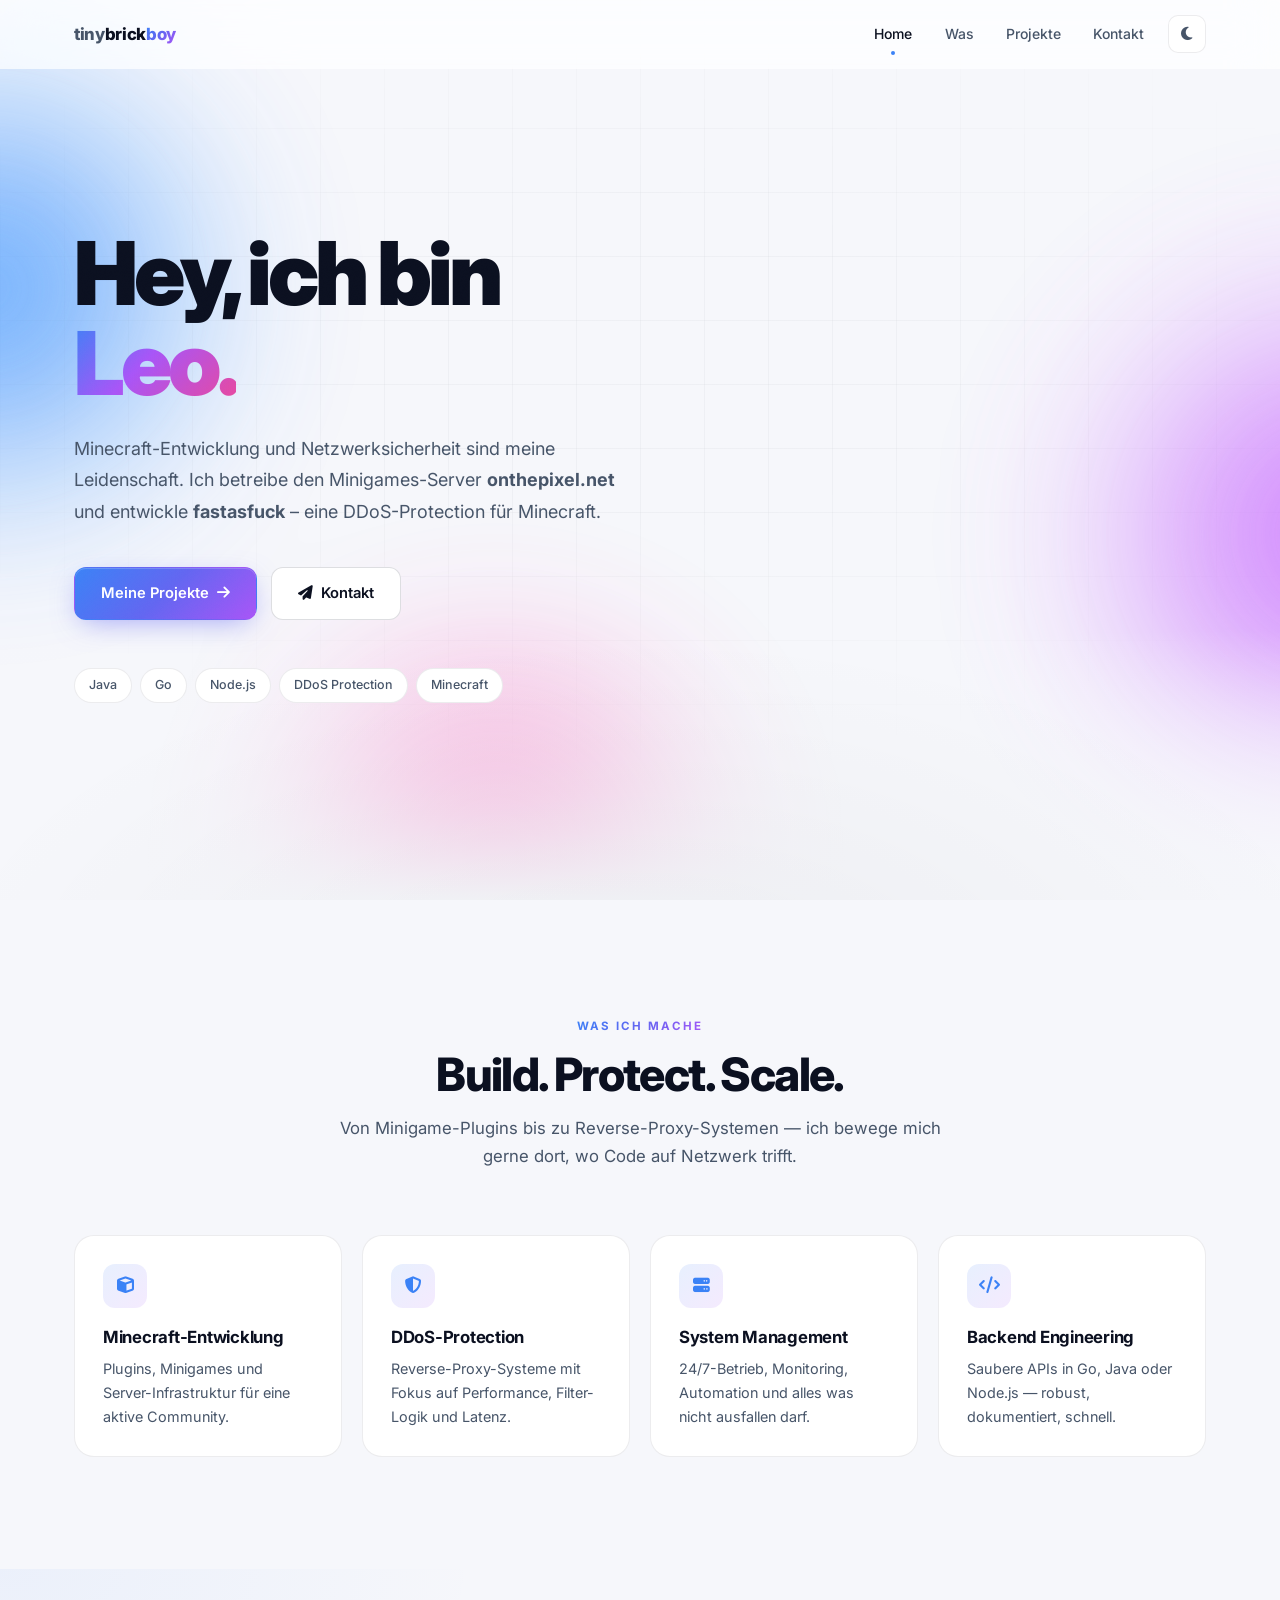
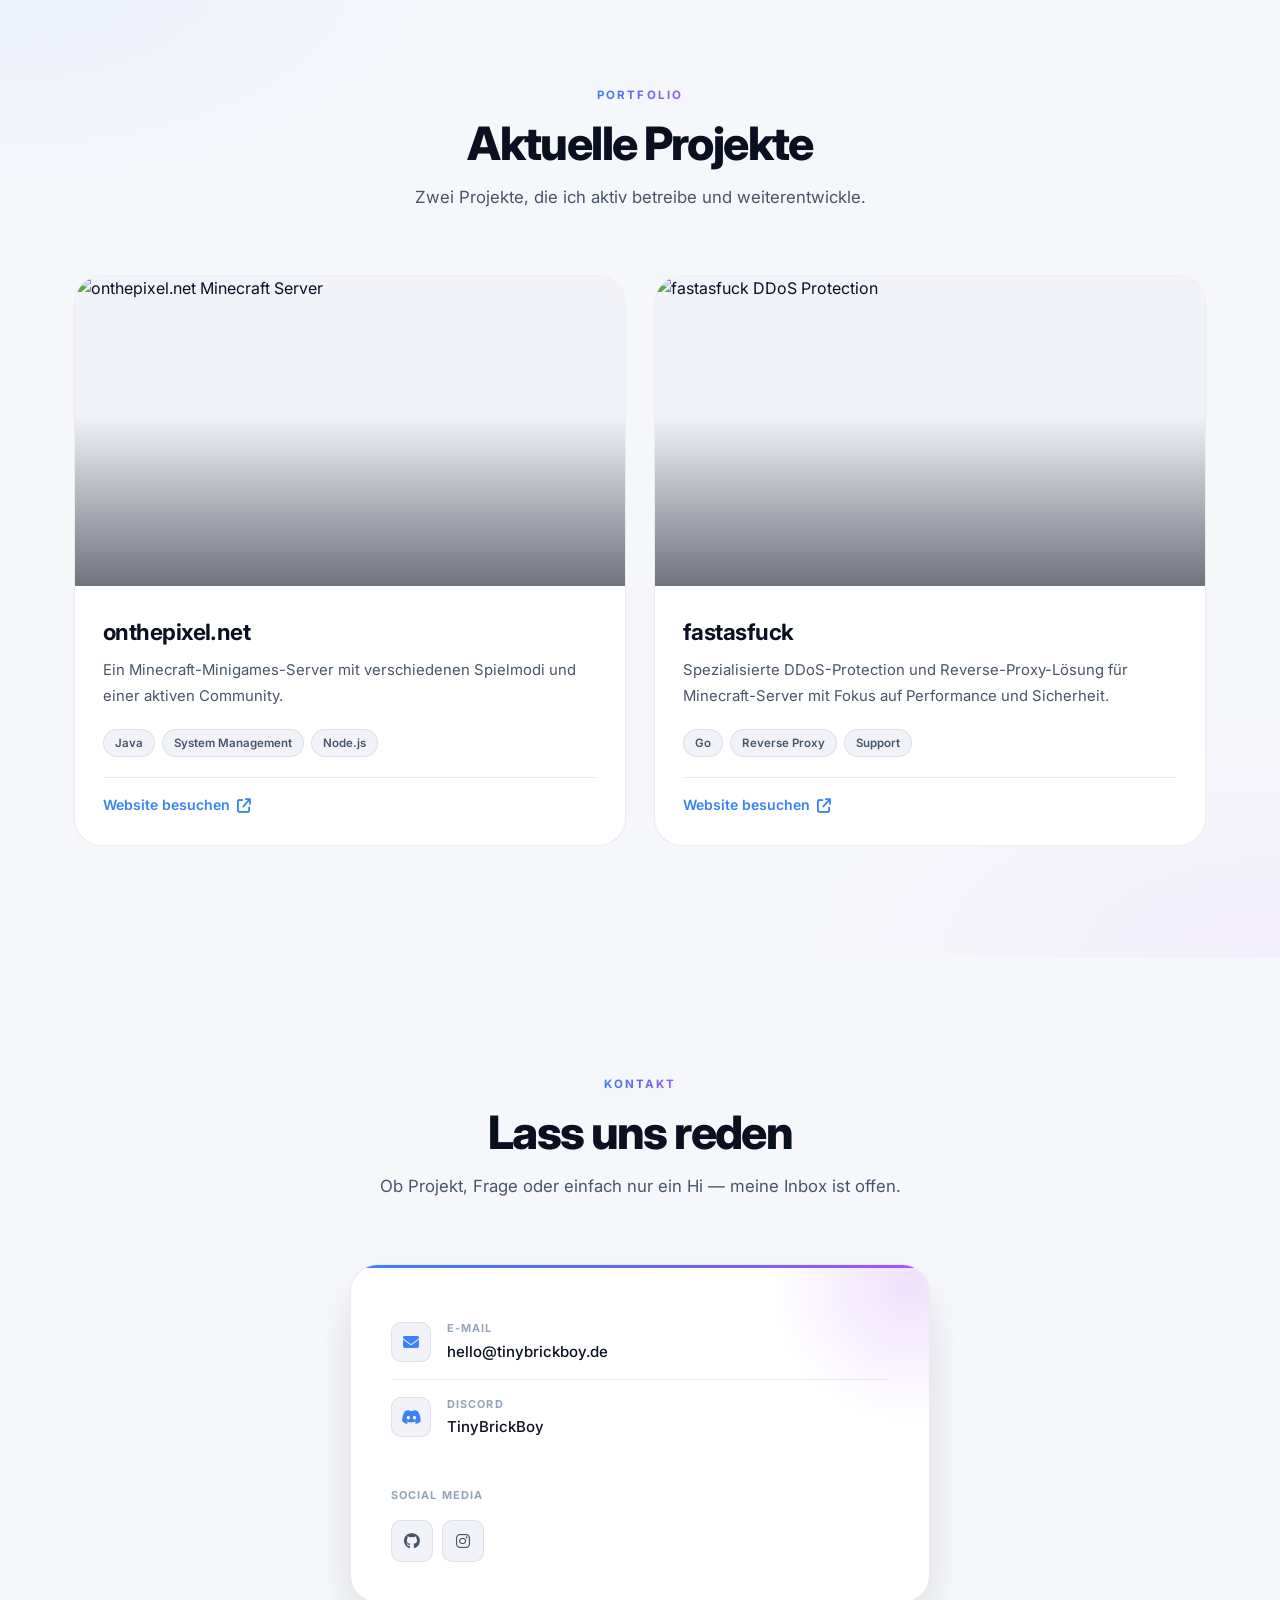
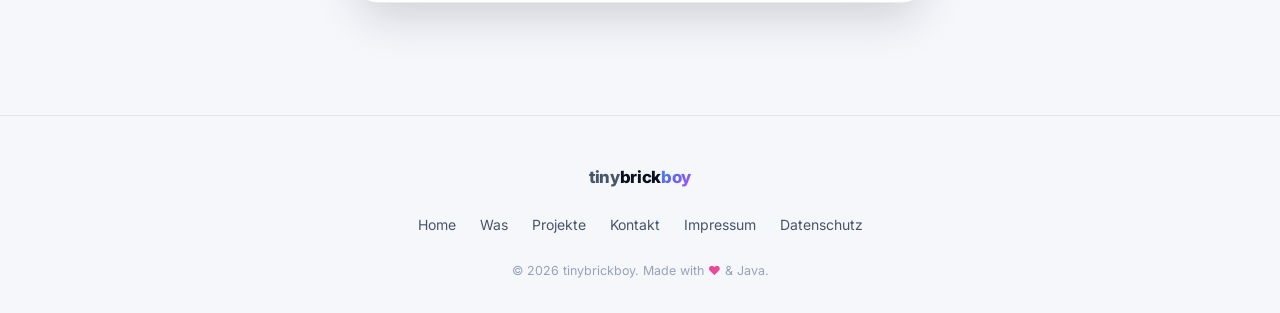
==== commit 2362a432: "Remove logo mark, hero status pill, and Live badges" ====
--- a/index.html
+++ b/index.html
@@ -213,16 +213,8 @@
             height: 4.25rem;
         }
         .logo {
-            display: inline-flex; align-items: center; gap: 0.55rem;
+            display: inline-flex; align-items: center;
             font-size: 1.05rem; font-weight: 800; letter-spacing: -0.02em;
-        }
-        .logo-mark {
-            width: 1.875rem; height: 1.875rem;
-            border-radius: 0.5rem;
-            background: var(--grad-primary);
-            display: grid; place-items: center;
-            color: #fff; font-size: 0.7rem; font-weight: 800;
-            box-shadow: 0 4px 12px -2px rgba(99,102,241,0.5);
         }
         .logo-text .l-tiny { color: var(--text-2); }
         .logo-text .l-brick { color: var(--text); }
@@ -375,37 +367,6 @@
             z-index: 2;
             max-width: 760px;
         }
-        .hero-eyebrow {
-            display: inline-flex; align-items: center; gap: 0.55rem;
-            padding: 0.4rem 0.85rem;
-            background: var(--surface);
-            border: 1px solid var(--border);
-            border-radius: 9999px;
-            font-size: 0.78rem; font-weight: 600;
-            color: var(--text-2);
-            margin-bottom: 1.5rem;
-            box-shadow: var(--shadow-sm);
-        }
-        .hero-eyebrow .pulse {
-            position: relative;
-            width: 8px; height: 8px;
-            border-radius: 50%;
-            background: var(--ok);
-        }
-        .hero-eyebrow .pulse::after {
-            content: '';
-            position: absolute; inset: -4px;
-            border-radius: 50%;
-            background: var(--ok);
-            opacity: 0.4;
-            animation: ping 2s cubic-bezier(0,0,0.2,1) infinite;
-        }
-        @keyframes ping {
-            0%   { transform: scale(0.8); opacity: 0.5; }
-            80%  { transform: scale(1.8); opacity: 0; }
-            100% { transform: scale(1.8); opacity: 0; }
-        }
-
         .hero h1 {
             font-size: clamp(2.75rem, 8vw, 5.5rem);
             font-weight: 900;
@@ -625,20 +586,6 @@
             position: absolute; inset: 0;
             background: linear-gradient(to top, rgba(7,11,24,0.55) 0%, transparent 55%);
         }
-        .project-badge {
-            position: absolute;
-            top: 1rem; left: 1rem;
-            padding: 0.35rem 0.7rem;
-            font-size: 0.72rem; font-weight: 600;
-            background: rgba(255,255,255,0.85);
-            color: var(--text);
-            border-radius: 9999px;
-            backdrop-filter: blur(8px);
-            display: inline-flex; align-items: center; gap: 0.4rem;
-        }
-        .dark .project-badge { background: rgba(13,19,38,0.78); color: #fff; border: 1px solid rgba(255,255,255,0.1); }
-        .project-badge .dot { width: 6px; height: 6px; border-radius: 50%; background: var(--ok); }
-
         .project-body {
             padding: 1.75rem;
             flex: 1; display: flex; flex-direction: column;
@@ -830,7 +777,6 @@
         <div class="container">
             <nav class="nav" aria-label="Hauptnavigation">
                 <a href="#home" class="logo" aria-label="tinybrickboy – Startseite">
-                    <span class="logo-mark" aria-hidden="true">tb</span>
                     <span class="logo-text"><span class="l-tiny">tiny</span><span class="l-brick">brick</span><span class="l-boy">boy</span></span>
                 </a>
                 <div class="nav-right">
@@ -867,10 +813,6 @@
             </div>
             <div class="container">
                 <div class="hero-content">
-                    <span class="hero-eyebrow">
-                        <span class="pulse" aria-hidden="true"></span>
-                        Verfügbar für Projekte
-                    </span>
                     <h1>Hey, ich bin<br><span class="name">Leo.</span></h1>
                     <p>
                         Minecraft-Entwicklung und Netzwerksicherheit sind meine Leidenschaft.
@@ -943,7 +885,6 @@
                     <article class="project reveal reveal-d1">
                         <div class="project-media">
                             <img src="https://onthepixel.net/bg.png" alt="onthepixel.net Minecraft Server" loading="lazy" decoding="async">
-                            <span class="project-badge"><span class="dot" aria-hidden="true"></span> Live</span>
                         </div>
                         <div class="project-body">
                             <h3>onthepixel.net</h3>
@@ -963,7 +904,6 @@
                     <article class="project project--warm reveal reveal-d2">
                         <div class="project-media">
                             <img src="https://images.unsplash.com/photo-1591808216268-ce0b82787efe?ixlib=rb-1.2.1&auto=format&fit=crop&w=900&q=80" alt="fastasfuck DDoS Protection" loading="lazy" decoding="async">
-                            <span class="project-badge"><span class="dot" aria-hidden="true"></span> Live</span>
                         </div>
                         <div class="project-body">
                             <h3>fastasfuck</h3>
@@ -1026,7 +966,6 @@
         <div class="container">
             <div class="footer-inner">
                 <div class="footer-logo">
-                    <span class="logo-mark" aria-hidden="true">tb</span>
                     <span class="logo-text"><span class="l-tiny">tiny</span><span class="l-brick">brick</span><span class="l-boy">boy</span></span>
                 </div>
                 <nav class="footer-nav" aria-label="Footer-Navigation">
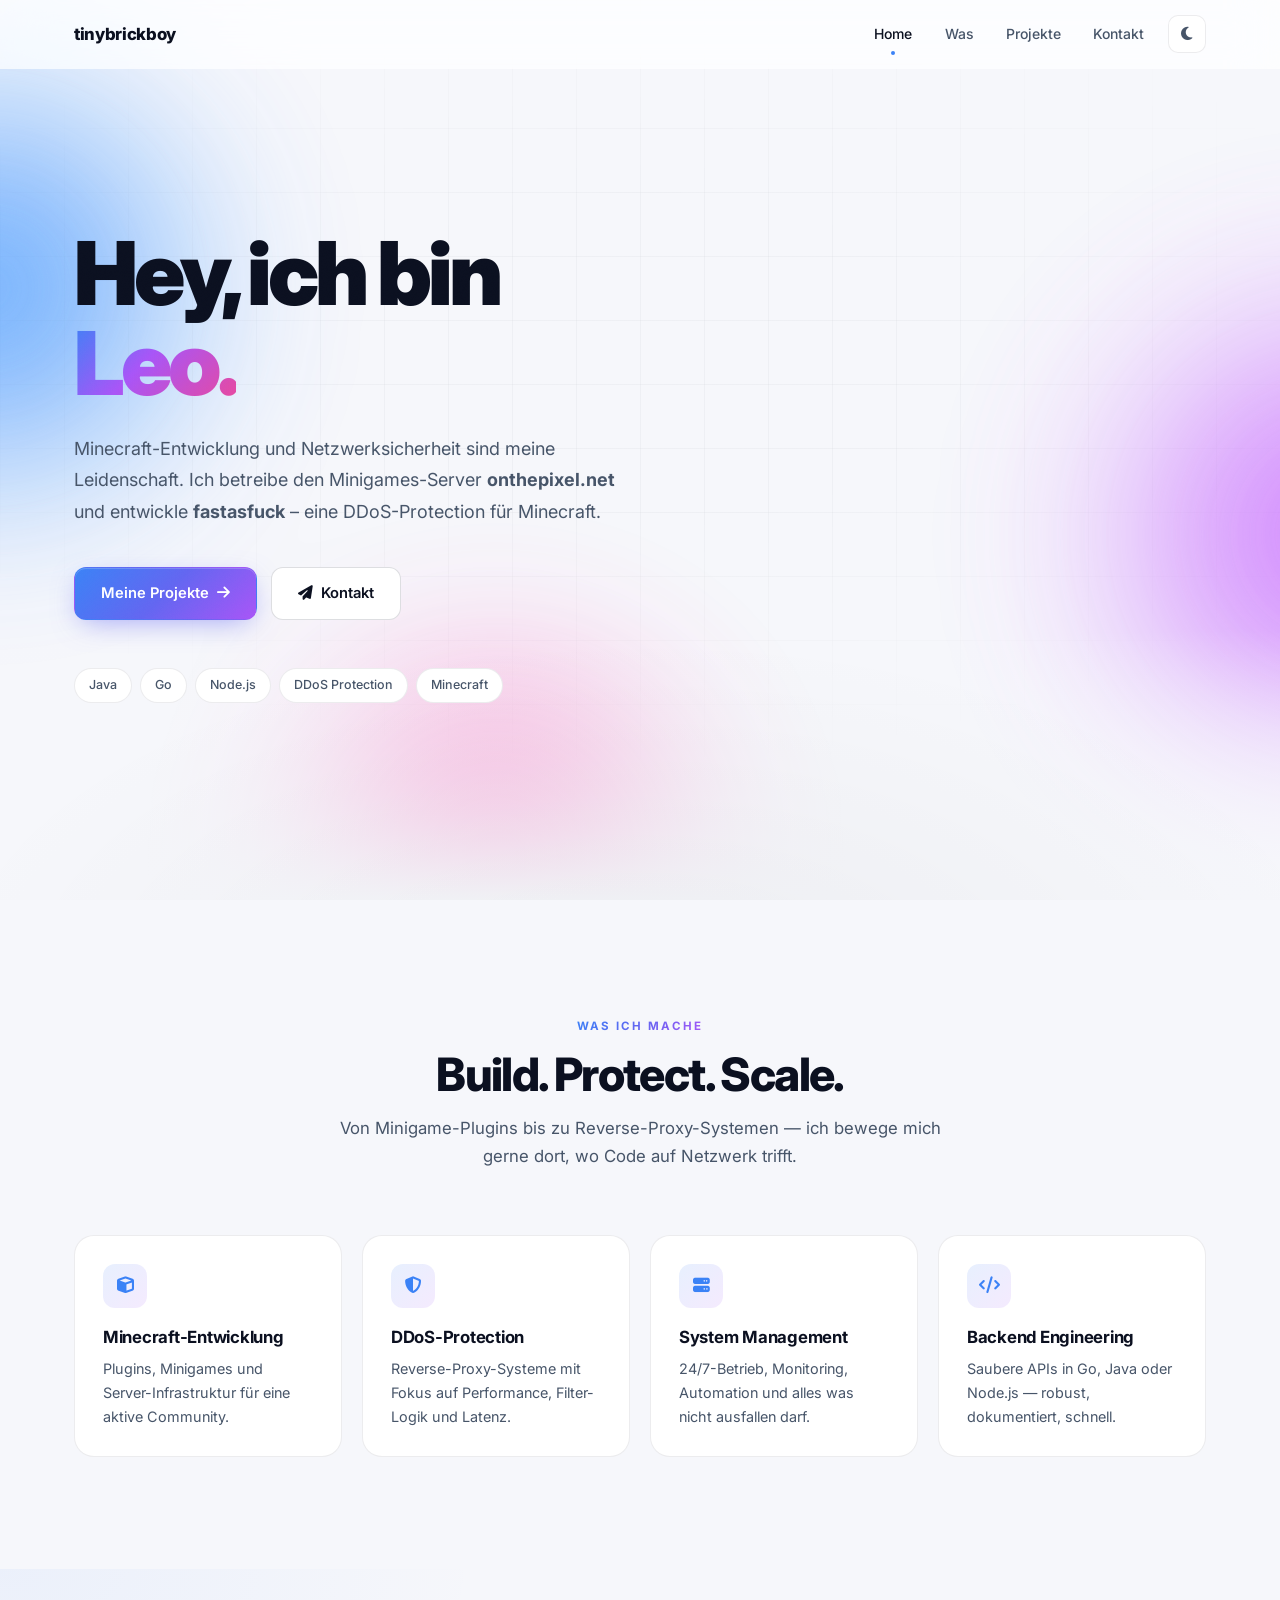
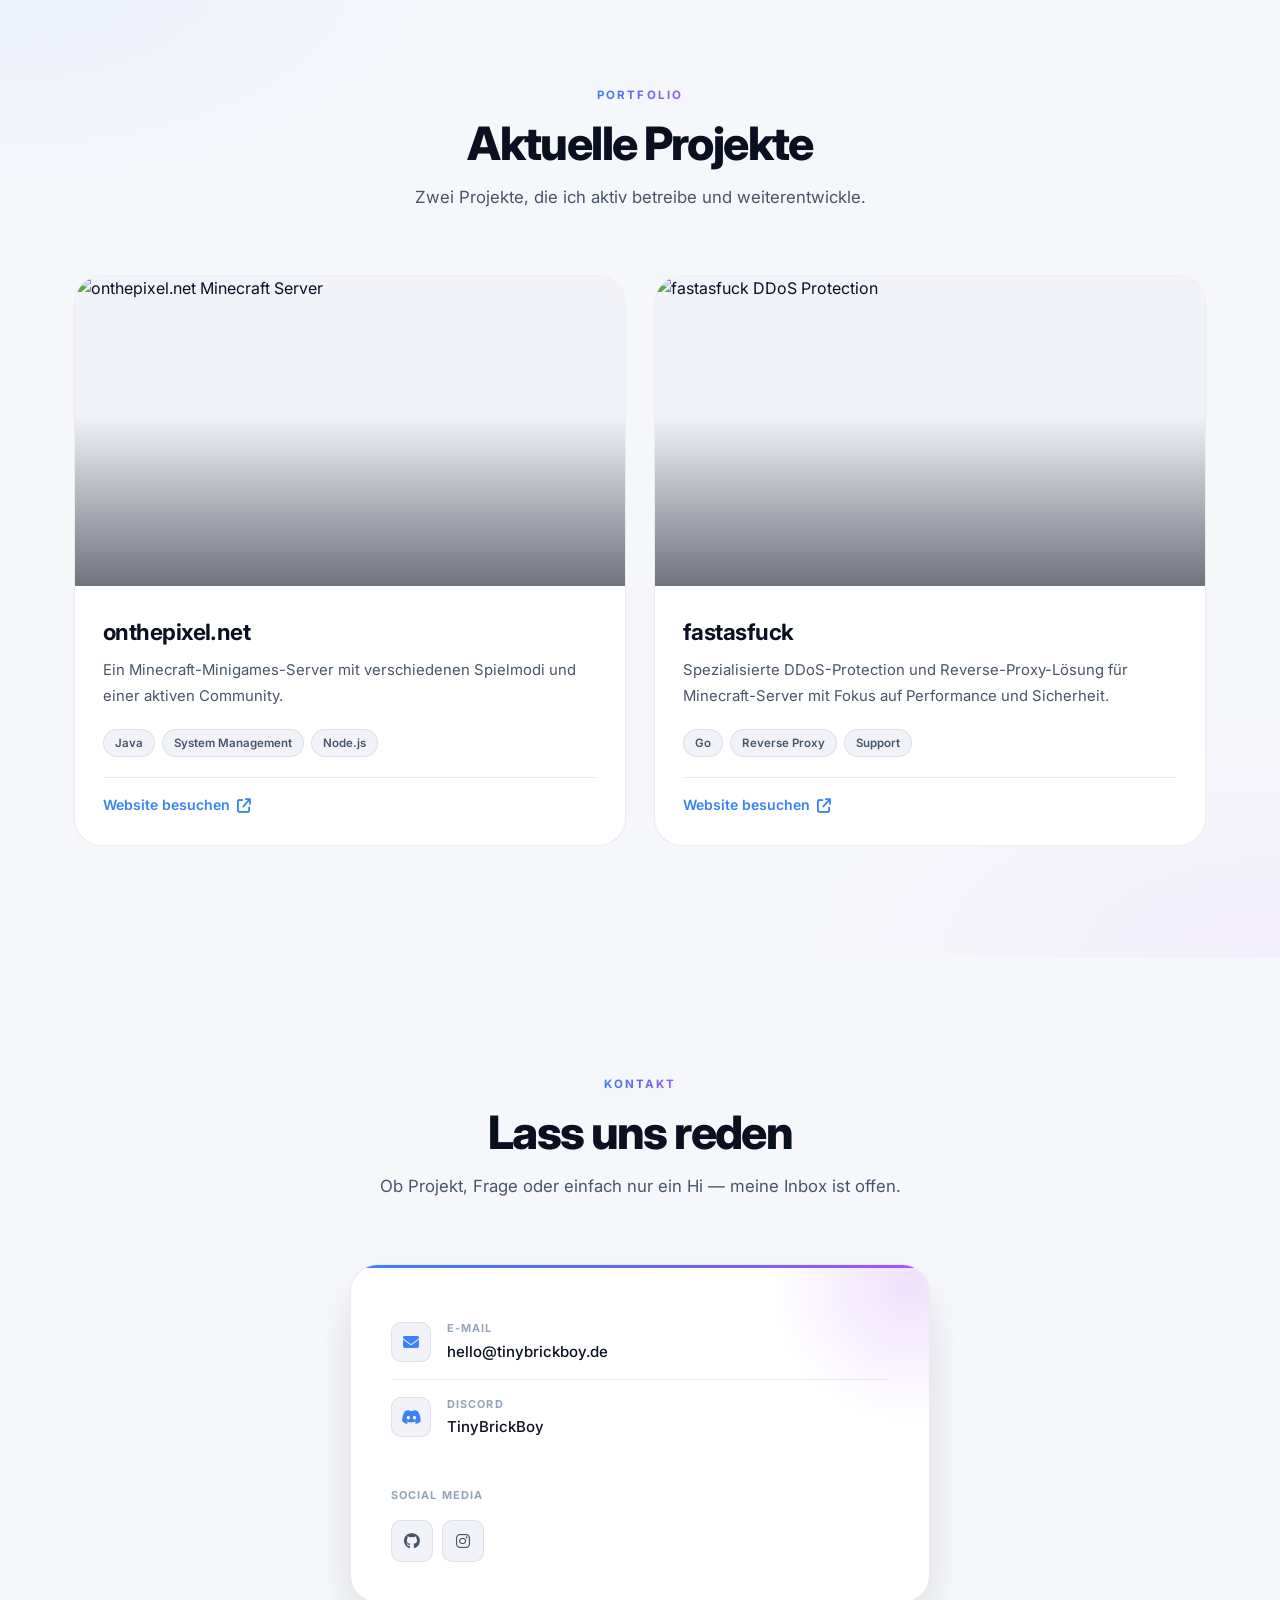
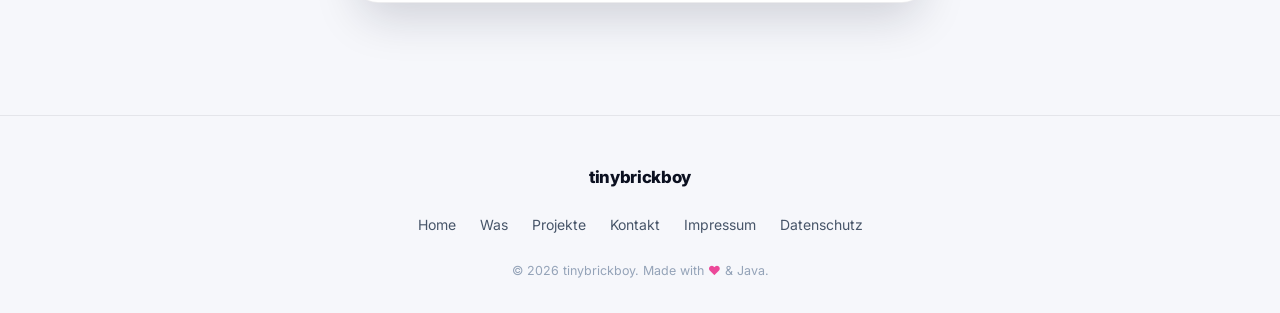
==== commit 43b81f41: "Logo: clean single-color tinybrickboy wordmark" ====
--- a/index.html
+++ b/index.html
@@ -216,14 +216,7 @@
             display: inline-flex; align-items: center;
             font-size: 1.05rem; font-weight: 800; letter-spacing: -0.02em;
         }
-        .logo-text .l-tiny { color: var(--text-2); }
-        .logo-text .l-brick { color: var(--text); }
-        .logo-text .l-boy {
-            background: var(--grad-primary);
-            -webkit-background-clip: text;
-            background-clip: text;
-            -webkit-text-fill-color: transparent;
-        }
+        .logo-text { color: var(--text); }
 
         .nav-right { display: flex; align-items: center; gap: 0.5rem; }
 
@@ -777,7 +770,7 @@
         <div class="container">
             <nav class="nav" aria-label="Hauptnavigation">
                 <a href="#home" class="logo" aria-label="tinybrickboy – Startseite">
-                    <span class="logo-text"><span class="l-tiny">tiny</span><span class="l-brick">brick</span><span class="l-boy">boy</span></span>
+                    <span class="logo-text">tinybrickboy</span>
                 </a>
                 <div class="nav-right">
                     <div class="nav-links" id="navLinks">
@@ -966,7 +959,7 @@
         <div class="container">
             <div class="footer-inner">
                 <div class="footer-logo">
-                    <span class="logo-text"><span class="l-tiny">tiny</span><span class="l-brick">brick</span><span class="l-boy">boy</span></span>
+                    <span class="logo-text">tinybrickboy</span>
                 </div>
                 <nav class="footer-nav" aria-label="Footer-Navigation">
                     <a href="#home">Home</a>
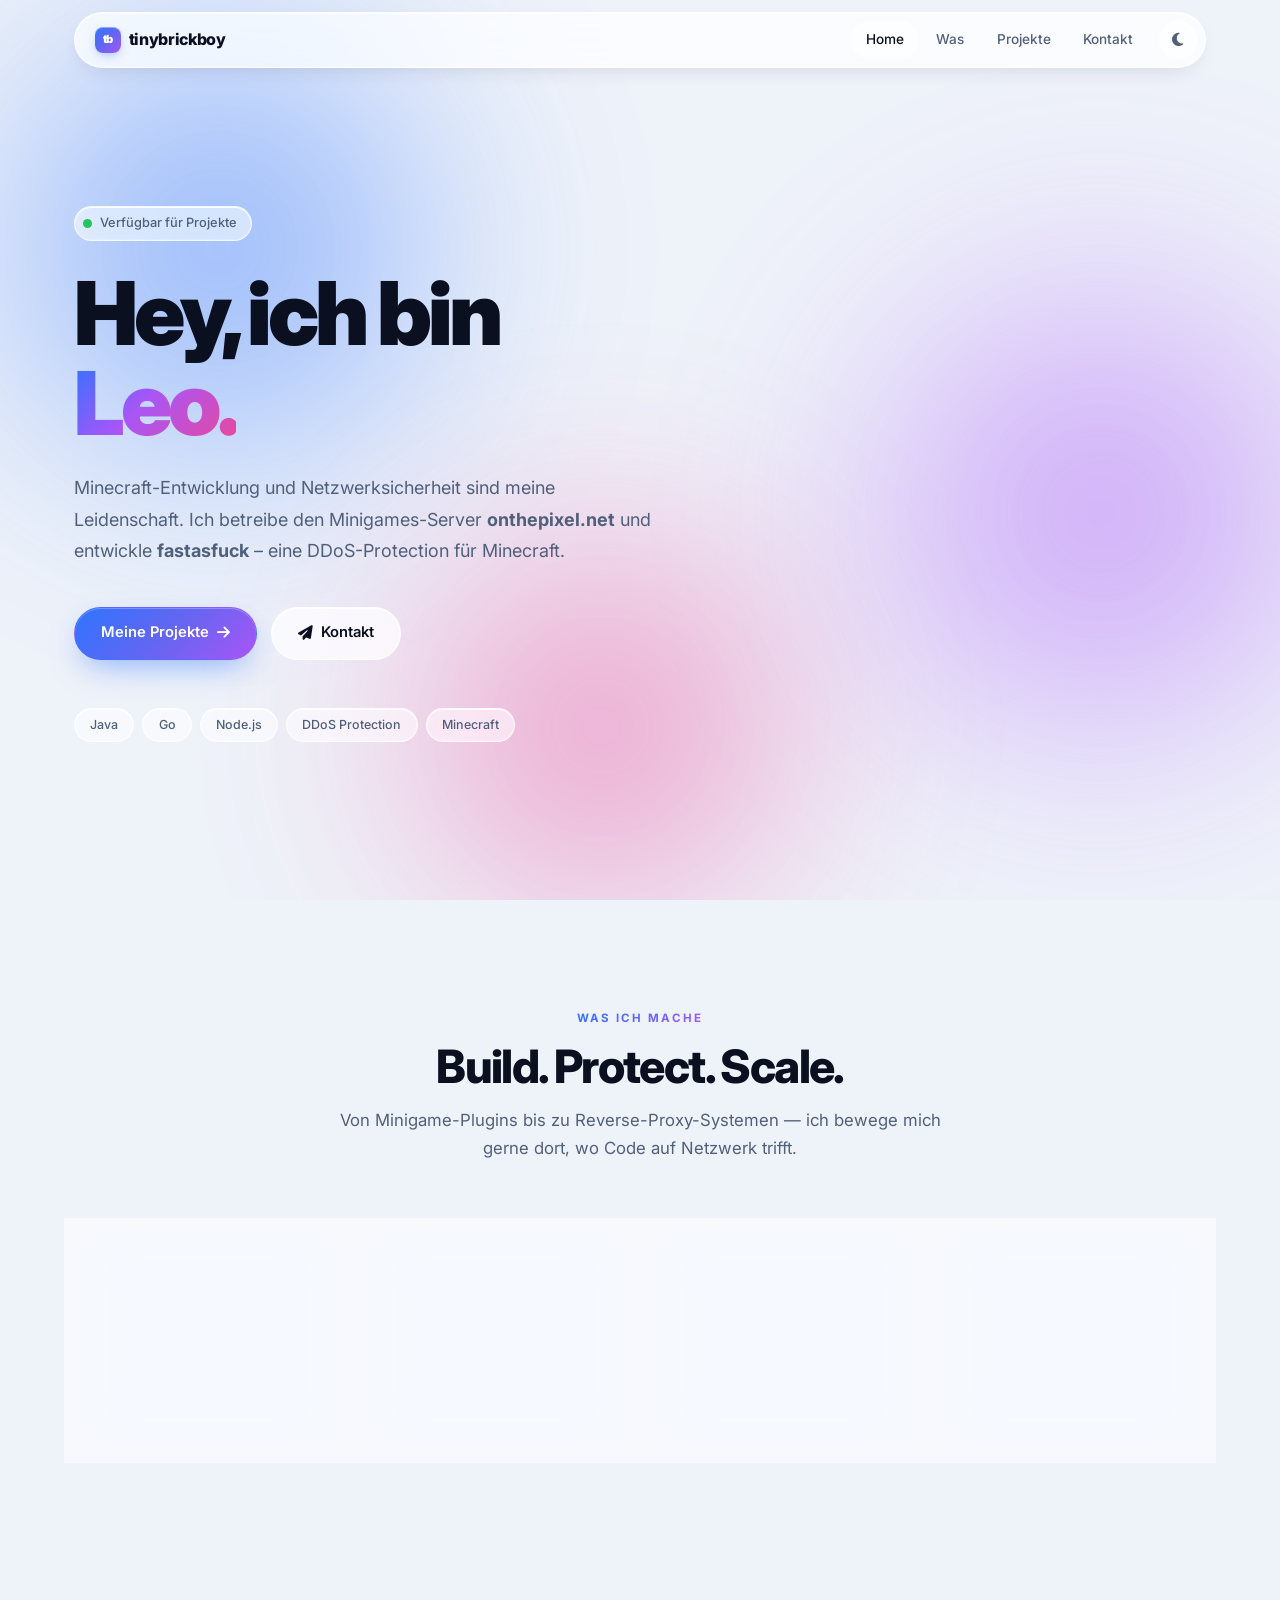
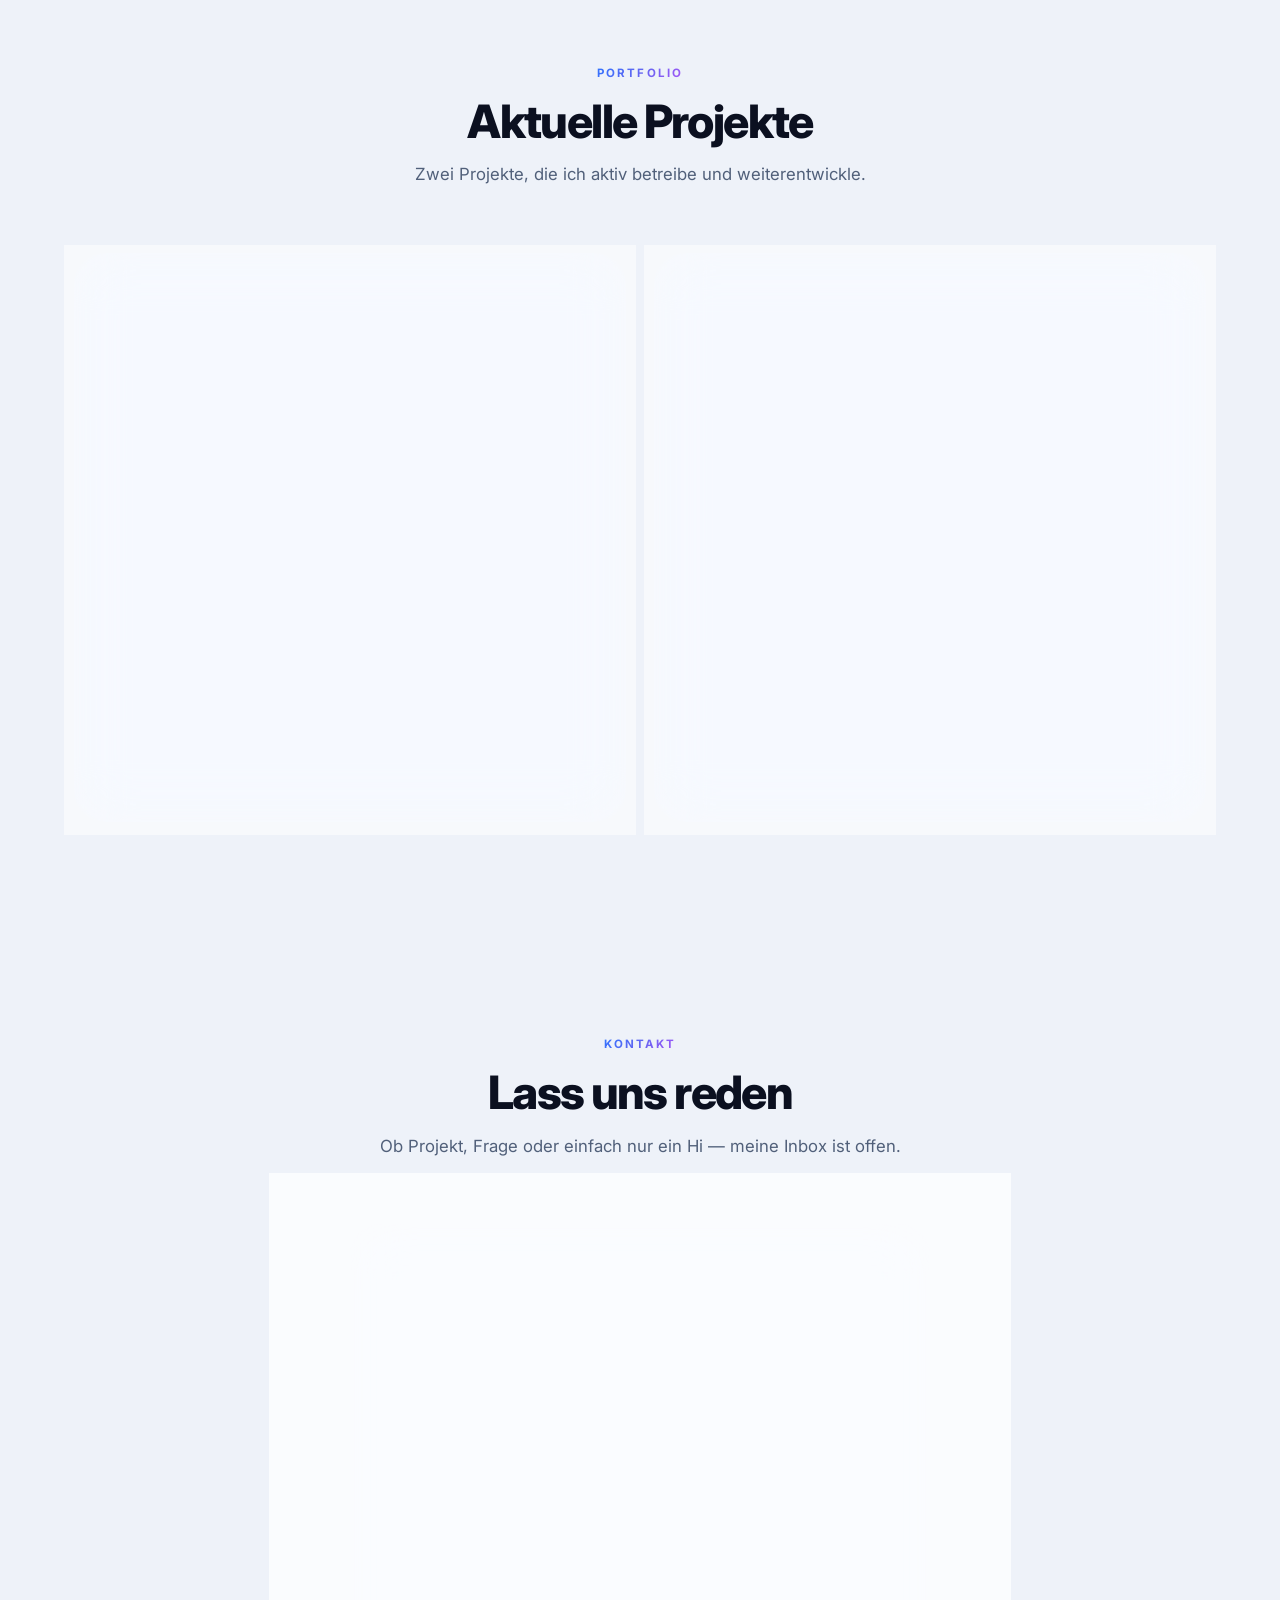
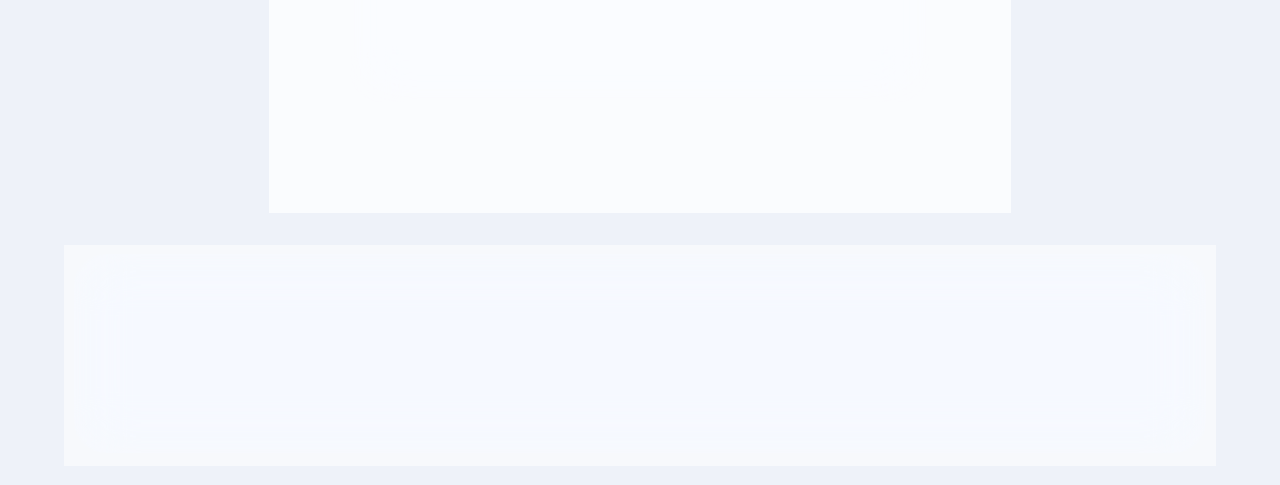
==== commit a99604c7: "Redesign site with Apple liquid-glass aesthetic and add AbuseIPDB badge - Rework index.html with tra" ====
--- a/index.html
+++ b/index.html
@@ -6,8 +6,8 @@
     <title>Leo | tinybrickboy – Minecraft & Netzwerksicherheit</title>
     <meta name="description" content="Leo (tinybrickboy) – Minecraft-Entwicklung und DDoS-Protection. Betreiber von onthepixel.net und Entwickler von fastasfuck, einer Reverse-Proxy-Lösung für Minecraft-Server.">
     <meta name="author" content="Leo (tinybrickboy)">
-    <meta name="theme-color" content="#070b18" media="(prefers-color-scheme: dark)">
-    <meta name="theme-color" content="#f8fafc" media="(prefers-color-scheme: light)">
+    <meta name="theme-color" content="#060912" media="(prefers-color-scheme: dark)">
+    <meta name="theme-color" content="#eef2f9" media="(prefers-color-scheme: light)">
     <link rel="canonical" href="https://tinybrickboy.de/">
 
     <meta property="og:type" content="website">
@@ -67,62 +67,68 @@
     <link rel="stylesheet" href="https://cdnjs.cloudflare.com/ajax/libs/font-awesome/6.4.0/css/all.min.css">
     <style>
         /* ============================================
-           Design Tokens
+           Design Tokens — Liquid Glass
            ============================================ */
         :root {
-            --primary: #3b82f6;
+            --primary: #2f74ff;
             --primary-2: #6366f1;
             --accent: #a855f7;
             --accent-2: #ec4899;
-            --warn: #f97316;
-            --ok: #22c55e;
-
-            --bg: #f6f7fb;
-            --surface: #ffffff;
-            --surface-2: #f1f3f9;
+
+            --bg: #eef2f9;
+            --bg-2: #e3e9f5;
             --text: #0b1020;
-            --text-2: #475569;
-            --text-3: #94a3b8;
-            --border: rgba(15, 23, 42, 0.08);
-            --border-2: rgba(15, 23, 42, 0.14);
-            --shadow-sm: 0 1px 2px rgba(15,23,42,0.06);
-            --shadow: 0 4px 12px -2px rgba(15,23,42,0.08), 0 2px 4px -2px rgba(15,23,42,0.04);
-            --shadow-lg: 0 24px 48px -12px rgba(15,23,42,0.18);
-            --shadow-glow: 0 0 0 1px rgba(59,130,246,0.18), 0 20px 60px -20px rgba(59,130,246,0.35);
-
-            --radius-sm: 0.5rem;
-            --radius: 0.875rem;
-            --radius-lg: 1.25rem;
-            --radius-xl: 1.75rem;
-
-            --grad-primary: linear-gradient(135deg, #3b82f6 0%, #6366f1 50%, #a855f7 100%);
+            --text-2: #51607a;
+            --text-3: #8a97ad;
+
+            /* Glass materials */
+            --glass: rgba(255, 255, 255, 0.55);
+            --glass-strong: rgba(255, 255, 255, 0.72);
+            --glass-soft: rgba(255, 255, 255, 0.38);
+            --glass-border: rgba(255, 255, 255, 0.7);
+            --glass-border-2: rgba(15, 23, 42, 0.08);
+            --glass-highlight: inset 0 1px 0 rgba(255, 255, 255, 0.85), inset 0 0 0 1px rgba(255, 255, 255, 0.18);
+            --glass-blur: blur(28px) saturate(180%);
+
+            --shadow-sm: 0 2px 8px -2px rgba(15, 23, 42, 0.10);
+            --shadow: 0 12px 32px -12px rgba(15, 23, 42, 0.18);
+            --shadow-lg: 0 30px 70px -24px rgba(15, 23, 42, 0.28);
+            --shadow-glow: 0 24px 60px -24px rgba(47, 116, 255, 0.45);
+
+            --radius-sm: 0.625rem;
+            --radius: 1rem;
+            --radius-lg: 1.5rem;
+            --radius-xl: 2rem;
+            --radius-pill: 9999px;
+
+            --grad-primary: linear-gradient(135deg, #2f74ff 0%, #6366f1 50%, #a855f7 100%);
             --grad-warm: linear-gradient(135deg, #f97316 0%, #ec4899 50%, #a855f7 100%);
-
-            --header-bg: rgba(255,255,255,0.72);
-            --noise-opacity: 0.025;
         }
         .dark {
-            --bg: #070b18;
-            --surface: #0d1326;
-            --surface-2: #141b33;
-            --text: #f1f5f9;
-            --text-2: #94a3b8;
-            --text-3: #64748b;
-            --border: rgba(255,255,255,0.07);
-            --border-2: rgba(255,255,255,0.14);
-            --shadow-sm: 0 1px 2px rgba(0,0,0,0.4);
-            --shadow: 0 8px 24px -4px rgba(0,0,0,0.45);
-            --shadow-lg: 0 30px 60px -15px rgba(0,0,0,0.6);
-            --shadow-glow: 0 0 0 1px rgba(99,102,241,0.25), 0 24px 80px -20px rgba(99,102,241,0.45);
-            --header-bg: rgba(7,11,24,0.65);
-            --noise-opacity: 0.05;
+            --bg: #060912;
+            --bg-2: #0a0f1f;
+            --text: #f2f5fb;
+            --text-2: #9aa6bd;
+            --text-3: #5d6b86;
+
+            --glass: rgba(255, 255, 255, 0.055);
+            --glass-strong: rgba(22, 29, 51, 0.62);
+            --glass-soft: rgba(255, 255, 255, 0.03);
+            --glass-border: rgba(255, 255, 255, 0.12);
+            --glass-border-2: rgba(255, 255, 255, 0.08);
+            --glass-highlight: inset 0 1px 0 rgba(255, 255, 255, 0.14), inset 0 0 0 1px rgba(255, 255, 255, 0.04);
+
+            --shadow-sm: 0 2px 8px -2px rgba(0, 0, 0, 0.5);
+            --shadow: 0 16px 40px -16px rgba(0, 0, 0, 0.6);
+            --shadow-lg: 0 40px 80px -24px rgba(0, 0, 0, 0.7);
+            --shadow-glow: 0 30px 80px -24px rgba(99, 102, 241, 0.5);
         }
 
         /* ============================================
            Reset & Base
            ============================================ */
         *, *::before, *::after { margin: 0; padding: 0; box-sizing: border-box; }
-        html { scroll-behavior: smooth; scroll-padding-top: 5rem; }
+        html { scroll-behavior: smooth; scroll-padding-top: 6rem; }
         body {
             font-family: 'Inter', -apple-system, BlinkMacSystemFont, 'Segoe UI', sans-serif;
             background: var(--bg);
@@ -137,12 +143,12 @@
         img, video { display: block; max-width: 100%; }
         button { font: inherit; }
 
-        ::selection { background: rgba(99,102,241,0.35); color: var(--text); }
+        ::selection { background: rgba(47, 116, 255, 0.28); color: var(--text); }
 
         :focus-visible {
             outline: 2px solid var(--primary);
             outline-offset: 3px;
-            border-radius: 4px;
+            border-radius: 6px;
         }
 
         .container {
@@ -152,25 +158,54 @@
             padding: 0 1.5rem;
         }
 
-        /* Subtle grain overlay across the whole page */
-        body::before {
-            content: '';
-            position: fixed; inset: 0;
+        /* ============================================
+           Ambient background — soft color field behind glass
+           ============================================ */
+        .ambient {
+            position: fixed;
+            inset: 0;
+            z-index: -2;
+            overflow: hidden;
             pointer-events: none;
-            z-index: 1;
-            opacity: var(--noise-opacity);
-            background-image: url("data:image/svg+xml;utf8,%3Csvg xmlns='http://www.w3.org/2000/svg' width='160' height='160'%3E%3Cfilter id='n'%3E%3CfeTurbulence type='fractalNoise' baseFrequency='0.9' numOctaves='2'/%3E%3C/filter%3E%3Crect width='100%25' height='100%25' filter='url(%23n)'/%3E%3C/svg%3E");
-            mix-blend-mode: overlay;
-        }
+            background: var(--bg);
+        }
+        .ambient .blob {
+            position: absolute;
+            border-radius: 50%;
+            filter: blur(90px);
+            opacity: 0.55;
+        }
+        .dark .ambient .blob { opacity: 0.4; }
+        .ambient .b1 {
+            width: 50vw; height: 50vw; max-width: 680px; max-height: 680px;
+            background: radial-gradient(circle, #2f74ff 0%, transparent 70%);
+            top: -8%; left: -8%;
+            animation: drift1 24s ease-in-out infinite alternate;
+        }
+        .ambient .b2 {
+            width: 52vw; height: 52vw; max-width: 720px; max-height: 720px;
+            background: radial-gradient(circle, #a855f7 0%, transparent 70%);
+            top: 20%; right: -12%;
+            animation: drift2 28s ease-in-out infinite alternate;
+        }
+        .ambient .b3 {
+            width: 44vw; height: 44vw; max-width: 600px; max-height: 600px;
+            background: radial-gradient(circle, #ec4899 0%, transparent 70%);
+            bottom: -12%; left: 25%;
+            animation: drift3 32s ease-in-out infinite alternate;
+        }
+        @keyframes drift1 { to { transform: translate(120px, 90px) scale(1.15); } }
+        @keyframes drift2 { to { transform: translate(-110px, 130px) scale(1.1); } }
+        @keyframes drift3 { to { transform: translate(90px, -120px) scale(1.2); } }
 
         /* Skip link */
         .skip-link {
             position: absolute;
-            top: -48px; left: 1rem;
+            top: -56px; left: 1rem;
             background: var(--primary);
             color: #fff;
-            padding: 0.5rem 0.875rem;
-            border-radius: 0.5rem;
+            padding: 0.55rem 1rem;
+            border-radius: 0.625rem;
             font-size: 0.875rem; font-weight: 600;
             z-index: 200;
             transition: top 0.2s ease;
@@ -181,7 +216,7 @@
         .scroll-progress {
             position: fixed;
             top: 0; left: 0; right: 0;
-            height: 3px;
+            height: 2px;
             background: linear-gradient(90deg, var(--primary), var(--accent), var(--accent-2));
             transform-origin: 0 50%;
             transform: scaleX(0);
@@ -190,88 +225,110 @@
         }
 
         /* ============================================
-           Header
+           Glass material — reusable
+           ============================================ */
+        .glass {
+            background: var(--glass);
+            backdrop-filter: var(--glass-blur);
+            -webkit-backdrop-filter: var(--glass-blur);
+            border: 1px solid var(--glass-border);
+            box-shadow: var(--glass-highlight), var(--shadow);
+        }
+
+        /* ============================================
+           Header — floating glass bar
            ============================================ */
         .header {
             position: fixed;
-            top: 0; left: 0; right: 0;
+            top: 0.75rem; left: 0; right: 0;
             z-index: 50;
-            background: var(--header-bg);
-            backdrop-filter: blur(24px) saturate(180%);
-            -webkit-backdrop-filter: blur(24px) saturate(180%);
-            border-bottom: 1px solid transparent;
-            transition: background-color 0.3s, border-color 0.3s, box-shadow 0.3s;
-        }
-        .header.scrolled {
-            border-bottom-color: var(--border);
-            box-shadow: 0 6px 24px -16px rgba(0,0,0,0.25);
-        }
-        .nav {
+            transition: top 0.3s ease;
+        }
+        .header .nav {
             display: flex;
             justify-content: space-between;
             align-items: center;
-            height: 4.25rem;
+            height: 3.5rem;
+            padding: 0 0.5rem 0 1.25rem;
+            border-radius: var(--radius-pill);
+            background: var(--glass-strong);
+            backdrop-filter: var(--glass-blur);
+            -webkit-backdrop-filter: var(--glass-blur);
+            border: 1px solid var(--glass-border);
+            box-shadow: var(--glass-highlight), 0 8px 24px -12px rgba(15, 23, 42, 0.18);
+            transition: box-shadow 0.3s, background-color 0.3s;
+        }
+        .header.scrolled .nav {
+            box-shadow: var(--glass-highlight), var(--shadow);
         }
         .logo {
-            display: inline-flex; align-items: center;
-            font-size: 1.05rem; font-weight: 800; letter-spacing: -0.02em;
+            display: inline-flex; align-items: center; gap: 0.5rem;
+            font-size: 1rem; font-weight: 800; letter-spacing: -0.02em;
+        }
+        .logo-dot {
+            width: 1.6rem; height: 1.6rem; border-radius: 0.5rem;
+            background: var(--grad-primary);
+            display: grid; place-items: center;
+            color: #fff; font-size: 0.7rem; font-weight: 900;
+            box-shadow: inset 0 1px 0 rgba(255,255,255,0.4), 0 4px 12px -4px rgba(47,116,255,0.6);
         }
         .logo-text { color: var(--text); }
 
-        .nav-right { display: flex; align-items: center; gap: 0.5rem; }
-
-        .nav-links { display: none; align-items: center; gap: 0.125rem; }
+        .nav-right { display: flex; align-items: center; gap: 0.4rem; }
+
+        .nav-links {
+            display: none; align-items: center; gap: 0.125rem;
+            padding: 0.25rem;
+            border-radius: var(--radius-pill);
+        }
         .nav-link {
             position: relative;
-            padding: 0.5rem 0.95rem;
-            font-size: 0.875rem; font-weight: 500;
+            padding: 0.45rem 0.95rem;
+            font-size: 0.85rem; font-weight: 500;
             color: var(--text-2);
-            border-radius: 9999px;
+            border-radius: var(--radius-pill);
             transition: color 0.2s, background-color 0.2s;
         }
-        .nav-link:hover { color: var(--text); background: var(--surface-2); }
-        .nav-link.active { color: var(--text); }
-        .nav-link.active::after {
-            content: '';
-            position: absolute; left: 50%; bottom: -2px;
-            width: 4px; height: 4px;
-            border-radius: 50%;
-            background: var(--primary);
-            transform: translateX(-50%);
+        .nav-link:hover { color: var(--text); background: var(--glass-soft); }
+        .nav-link.active {
+            color: var(--text);
+            background: var(--glass);
+            box-shadow: var(--glass-highlight);
         }
 
         .icon-btn {
             display: grid; place-items: center;
             width: 2.4rem; height: 2.4rem;
-            border-radius: 0.625rem;
-            border: 1px solid var(--border);
-            background: var(--surface);
+            border-radius: var(--radius-pill);
+            border: 1px solid var(--glass-border);
+            background: var(--glass);
             color: var(--text-2);
             cursor: pointer;
             font-size: 0.95rem;
-            transition: background 0.2s, color 0.2s, border-color 0.2s, transform 0.2s;
-        }
-        .icon-btn:hover {
-            background: var(--surface-2);
-            color: var(--text);
-            border-color: var(--border-2);
-        }
+            box-shadow: var(--glass-highlight);
+            transition: background 0.2s, color 0.2s, transform 0.2s;
+        }
+        .icon-btn:hover { color: var(--text); transform: translateY(-1px); }
         .icon-btn:active { transform: scale(0.94); }
 
         .mobile-menu {
             display: none;
-            padding: 0.5rem 0 1rem;
-            border-top: 1px solid var(--border);
+            margin-top: 0.6rem;
+            padding: 0.5rem;
+            border-radius: var(--radius-lg);
+            background: var(--glass-strong);
+            backdrop-filter: var(--glass-blur);
+            -webkit-backdrop-filter: var(--glass-blur);
+            border: 1px solid var(--glass-border);
+            box-shadow: var(--glass-highlight), var(--shadow);
         }
         .mobile-menu.open { display: block; }
         .mobile-menu .nav-link {
             display: block;
-            padding: 0.85rem 0;
-            border-radius: 0;
-            border-bottom: 1px solid var(--border);
+            padding: 0.85rem 1rem;
+            border-radius: var(--radius);
             font-size: 0.95rem;
         }
-        .mobile-menu .nav-link:last-child { border-bottom: none; }
 
         /* ============================================
            Hero
@@ -281,84 +338,38 @@
             min-height: 100svh;
             display: flex;
             align-items: center;
-            padding: 6rem 0 4rem;
+            padding: 7rem 0 4rem;
             overflow: hidden;
             isolation: isolate;
         }
-        /* Animated gradient mesh (no photo) */
-        .hero-bg {
-            position: absolute; inset: -10%;
-            z-index: -2;
-            filter: blur(80px) saturate(140%);
-            opacity: 0.85;
-        }
-        .hero-bg .orb {
-            position: absolute;
-            border-radius: 50%;
-            mix-blend-mode: screen;
-        }
-        .hero-bg .orb-1 {
-            width: 540px; height: 540px;
-            background: radial-gradient(circle, #3b82f6 0%, transparent 70%);
-            top: 10%; left: -10%;
-            animation: orbDrift1 22s ease-in-out infinite alternate;
-        }
-        .hero-bg .orb-2 {
-            width: 600px; height: 600px;
-            background: radial-gradient(circle, #a855f7 0%, transparent 70%);
-            top: 30%; right: -15%;
-            animation: orbDrift2 26s ease-in-out infinite alternate;
-        }
-        .hero-bg .orb-3 {
-            width: 480px; height: 480px;
-            background: radial-gradient(circle, #ec4899 0%, transparent 70%);
-            bottom: -10%; left: 25%;
-            animation: orbDrift3 30s ease-in-out infinite alternate;
-        }
-        @keyframes orbDrift1 {
-            0%   { transform: translate(0,0) scale(1); }
-            100% { transform: translate(120px,80px) scale(1.15); }
-        }
-        @keyframes orbDrift2 {
-            0%   { transform: translate(0,0) scale(1); }
-            100% { transform: translate(-100px,140px) scale(1.1); }
-        }
-        @keyframes orbDrift3 {
-            0%   { transform: translate(0,0) scale(1); }
-            100% { transform: translate(80px,-120px) scale(1.2); }
-        }
-        /* Soft top vignette so header reads */
-        .hero::before {
-            content: '';
-            position: absolute; inset: 0; z-index: -1;
-            background:
-                radial-gradient(1200px 600px at 50% 110%, rgba(0,0,0,0.04), transparent 60%),
-                linear-gradient(to bottom, transparent 70%, var(--bg) 100%);
-            pointer-events: none;
-        }
-        .dark .hero::before {
-            background:
-                radial-gradient(1200px 600px at 50% 110%, rgba(0,0,0,0.4), transparent 60%),
-                linear-gradient(to bottom, transparent 70%, var(--bg) 100%);
-        }
-        /* Subtle grid */
-        .hero::after {
-            content: '';
-            position: absolute; inset: 0; z-index: -1;
-            background-image:
-                linear-gradient(to right, var(--border) 1px, transparent 1px),
-                linear-gradient(to bottom, var(--border) 1px, transparent 1px);
-            background-size: 64px 64px;
-            mask-image: radial-gradient(ellipse 80% 60% at 50% 40%, black 30%, transparent 80%);
-            -webkit-mask-image: radial-gradient(ellipse 80% 60% at 50% 40%, black 30%, transparent 80%);
-            opacity: 0.4;
-            pointer-events: none;
-        }
-
         .hero-content {
             position: relative;
             z-index: 2;
-            max-width: 760px;
+            max-width: 780px;
+        }
+        .hero-badge {
+            display: inline-flex; align-items: center; gap: 0.5rem;
+            padding: 0.4rem 0.9rem 0.4rem 0.5rem;
+            border-radius: var(--radius-pill);
+            background: var(--glass);
+            backdrop-filter: var(--glass-blur);
+            -webkit-backdrop-filter: var(--glass-blur);
+            border: 1px solid var(--glass-border);
+            box-shadow: var(--glass-highlight);
+            font-size: 0.8rem; font-weight: 500;
+            color: var(--text-2);
+            margin-bottom: 1.75rem;
+        }
+        .hero-badge .pulse {
+            width: 0.55rem; height: 0.55rem; border-radius: 50%;
+            background: #22c55e;
+            box-shadow: 0 0 0 0 rgba(34,197,94,0.6);
+            animation: pulse 2.4s ease-out infinite;
+        }
+        @keyframes pulse {
+            0% { box-shadow: 0 0 0 0 rgba(34,197,94,0.5); }
+            70% { box-shadow: 0 0 0 8px rgba(34,197,94,0); }
+            100% { box-shadow: 0 0 0 0 rgba(34,197,94,0); }
         }
         .hero h1 {
             font-size: clamp(2.75rem, 8vw, 5.5rem);
@@ -368,7 +379,7 @@
             margin-bottom: 1.5rem;
         }
         .hero h1 .name {
-            background: linear-gradient(135deg, #3b82f6 0%, #a855f7 45%, #ec4899 100%);
+            background: linear-gradient(135deg, #2f74ff 0%, #a855f7 45%, #ec4899 100%);
             -webkit-background-clip: text;
             background-clip: text;
             -webkit-text-fill-color: transparent;
@@ -377,7 +388,7 @@
         .hero p {
             font-size: 1.125rem;
             color: var(--text-2);
-            max-width: 560px;
+            max-width: 580px;
             margin-bottom: 2.5rem;
             line-height: 1.75;
         }
@@ -388,50 +399,48 @@
             display: inline-flex; align-items: center; gap: 0.55rem;
             padding: 0.85rem 1.6rem;
             font-size: 0.92rem; font-weight: 600;
-            border-radius: 0.75rem;
+            border-radius: var(--radius-pill);
             border: 1px solid transparent;
             cursor: pointer;
-            transition: transform 0.2s, box-shadow 0.25s, background 0.25s, border-color 0.25s, color 0.25s;
+            transition: transform 0.2s, box-shadow 0.25s, background 0.25s, color 0.25s;
         }
         .btn-primary {
             background: var(--grad-primary);
             color: #fff;
-            box-shadow: 0 8px 28px -8px rgba(99,102,241,0.6), inset 0 1px 0 rgba(255,255,255,0.18);
-        }
-        .btn-primary:hover { transform: translateY(-2px); box-shadow: 0 16px 40px -10px rgba(99,102,241,0.7); }
+            box-shadow: 0 12px 32px -10px rgba(47,116,255,0.6), inset 0 1px 0 rgba(255,255,255,0.25);
+        }
+        .btn-primary:hover { transform: translateY(-2px); box-shadow: 0 20px 44px -12px rgba(47,116,255,0.7), inset 0 1px 0 rgba(255,255,255,0.25); }
         .btn-ghost {
-            background: var(--surface);
+            background: var(--glass-strong);
+            backdrop-filter: var(--glass-blur);
+            -webkit-backdrop-filter: var(--glass-blur);
             color: var(--text);
-            border-color: var(--border-2);
-        }
-        .btn-ghost:hover {
-            background: var(--surface-2);
-            border-color: var(--primary);
-            transform: translateY(-2px);
-        }
+            border-color: var(--glass-border);
+            box-shadow: var(--glass-highlight);
+        }
+        .btn-ghost:hover { transform: translateY(-2px); box-shadow: var(--glass-highlight), var(--shadow); }
         .btn .arrow { transition: transform 0.2s; }
         .btn:hover .arrow { transform: translateX(3px); }
 
         .tech-pills { display: flex; flex-wrap: wrap; gap: 0.5rem; }
         .tech-pill {
-            padding: 0.4rem 0.875rem;
-            background: var(--surface);
-            border: 1px solid var(--border);
-            border-radius: 9999px;
+            padding: 0.4rem 0.95rem;
+            background: var(--glass);
+            backdrop-filter: var(--glass-blur);
+            -webkit-backdrop-filter: var(--glass-blur);
+            border: 1px solid var(--glass-border);
+            border-radius: var(--radius-pill);
             font-size: 0.78rem; font-weight: 500;
             color: var(--text-2);
-            transition: background 0.2s, border-color 0.2s, color 0.2s, transform 0.2s;
-        }
-        .tech-pill:hover {
-            border-color: var(--primary);
-            color: var(--text);
-            transform: translateY(-2px);
-        }
+            box-shadow: var(--glass-highlight);
+            transition: color 0.2s, transform 0.2s;
+        }
+        .tech-pill:hover { color: var(--text); transform: translateY(-2px); }
 
         /* ============================================
            Sections
            ============================================ */
-        .section { padding: 7rem 0; position: relative; }
+        .section { padding: 6.5rem 0; position: relative; }
 
         .section-header { text-align: center; margin-bottom: 4rem; max-width: 640px; margin-left: auto; margin-right: auto; }
 
@@ -472,30 +481,35 @@
         .feature {
             position: relative;
             padding: 1.75rem;
-            background: var(--surface);
-            border: 1px solid var(--border);
+            background: var(--glass);
+            backdrop-filter: var(--glass-blur);
+            -webkit-backdrop-filter: var(--glass-blur);
+            border: 1px solid var(--glass-border);
             border-radius: var(--radius-lg);
-            transition: transform 0.25s, border-color 0.25s, box-shadow 0.25s;
+            box-shadow: var(--glass-highlight), var(--shadow-sm);
+            transition: transform 0.25s, box-shadow 0.25s;
             overflow: hidden;
         }
         .feature::before {
             content: '';
             position: absolute; inset: 0;
-            background: radial-gradient(400px circle at var(--mx, 50%) var(--my, 50%), rgba(99,102,241,0.12), transparent 60%);
+            background: radial-gradient(400px circle at var(--mx, 50%) var(--my, 50%), rgba(47,116,255,0.14), transparent 60%);
             opacity: 0;
             transition: opacity 0.3s;
             pointer-events: none;
         }
-        .feature:hover { transform: translateY(-4px); border-color: var(--border-2); box-shadow: var(--shadow); }
+        .feature:hover { transform: translateY(-4px); box-shadow: var(--glass-highlight), var(--shadow); }
         .feature:hover::before { opacity: 1; }
         .feature .ico {
             display: grid; place-items: center;
-            width: 2.75rem; height: 2.75rem;
-            border-radius: 0.75rem;
-            background: linear-gradient(135deg, rgba(59,130,246,0.12), rgba(168,85,247,0.12));
+            width: 2.85rem; height: 2.85rem;
+            border-radius: 0.85rem;
+            background: linear-gradient(135deg, rgba(47,116,255,0.16), rgba(168,85,247,0.16));
+            border: 1px solid var(--glass-border);
             color: var(--primary);
             margin-bottom: 1rem;
             font-size: 1.05rem;
+            box-shadow: inset 0 1px 0 rgba(255,255,255,0.4);
         }
         .feature h3 {
             font-size: 1.05rem; font-weight: 700;
@@ -511,17 +525,6 @@
         /* ============================================
            Projects
            ============================================ */
-        .section-projects {
-            position: relative;
-        }
-        .section-projects::before {
-            content: '';
-            position: absolute; inset: 0;
-            background:
-                radial-gradient(800px 400px at 0% 0%, rgba(59,130,246,0.06), transparent 60%),
-                radial-gradient(800px 400px at 100% 100%, rgba(168,85,247,0.06), transparent 60%);
-            pointer-events: none;
-        }
         .project-grid {
             display: grid;
             grid-template-columns: 1fr;
@@ -532,52 +535,43 @@
 
         .project {
             position: relative;
-            background: var(--surface);
-            border: 1px solid var(--border);
+            background: var(--glass);
+            backdrop-filter: var(--glass-blur);
+            -webkit-backdrop-filter: var(--glass-blur);
+            border: 1px solid var(--glass-border);
             border-radius: var(--radius-xl);
+            box-shadow: var(--glass-highlight), var(--shadow-sm);
             overflow: hidden;
             display: flex; flex-direction: column;
-            transition: transform 0.35s ease, border-color 0.35s ease, box-shadow 0.35s ease;
+            transition: transform 0.35s ease, box-shadow 0.35s ease;
             isolation: isolate;
-        }
-        .project::before {
-            content: '';
-            position: absolute; inset: 0;
-            border-radius: inherit;
-            padding: 1px;
-            background: linear-gradient(135deg, transparent, transparent);
-            -webkit-mask: linear-gradient(#000 0 0) content-box, linear-gradient(#000 0 0);
-            mask: linear-gradient(#000 0 0) content-box, linear-gradient(#000 0 0);
-            -webkit-mask-composite: xor;
-            mask-composite: exclude;
-            pointer-events: none;
-            transition: background 0.4s;
         }
         .project:hover {
             transform: translateY(-6px);
-            box-shadow: var(--shadow-glow);
-        }
-        .project:hover::before {
-            background: var(--grad-primary);
-        }
-        .project--warm:hover::before { background: var(--grad-warm); }
+            box-shadow: var(--glass-highlight), var(--shadow-glow);
+        }
+        .project--warm:hover {
+            box-shadow: var(--glass-highlight), 0 24px 60px -24px rgba(236, 72, 153, 0.45);
+        }
 
         .project-media {
             position: relative;
             aspect-ratio: 16 / 9;
             overflow: hidden;
-            background: var(--surface-2);
+            margin: 0.75rem 0.75rem 0;
+            border-radius: calc(var(--radius-xl) - 0.6rem);
+            background: var(--bg-2);
         }
         .project-media img {
             width: 100%; height: 100%;
             object-fit: cover;
-            transition: transform 0.7s ease, filter 0.4s ease;
+            transition: transform 0.7s ease;
         }
         .project:hover .project-media img { transform: scale(1.06); }
         .project-media::after {
             content: '';
             position: absolute; inset: 0;
-            background: linear-gradient(to top, rgba(7,11,24,0.55) 0%, transparent 55%);
+            background: linear-gradient(to top, rgba(7,11,24,0.45) 0%, transparent 55%);
         }
         .project-body {
             padding: 1.75rem;
@@ -599,17 +593,17 @@
         .tag {
             font-size: 0.72rem; font-weight: 600;
             padding: 0.25rem 0.7rem;
-            border-radius: 9999px;
-            background: var(--surface-2);
+            border-radius: var(--radius-pill);
+            background: var(--glass-soft);
             color: var(--text-2);
-            border: 1px solid var(--border);
+            border: 1px solid var(--glass-border);
         }
         .project-link {
             display: inline-flex; align-items: center; gap: 0.45rem;
             font-size: 0.88rem; font-weight: 600;
             color: var(--primary);
             padding-top: 1rem;
-            border-top: 1px solid var(--border);
+            border-top: 1px solid var(--glass-border-2);
         }
         .project-link .arrow { transition: transform 0.2s; }
         .project-link:hover .arrow { transform: translateX(4px); }
@@ -617,40 +611,33 @@
         /* ============================================
            Contact
            ============================================ */
-        .section-contact { position: relative; }
-
         .contact-card {
             position: relative;
             max-width: 580px;
             margin: 0 auto;
-            background: var(--surface);
-            border: 1px solid var(--border);
+            background: var(--glass-strong);
+            backdrop-filter: var(--glass-blur);
+            -webkit-backdrop-filter: var(--glass-blur);
+            border: 1px solid var(--glass-border);
             border-radius: var(--radius-xl);
             padding: 2.5rem;
-            box-shadow: var(--shadow-lg);
+            box-shadow: var(--glass-highlight), var(--shadow-lg);
             overflow: hidden;
         }
         .contact-card::before {
-            content: '';
-            position: absolute;
-            top: 0; left: 0; right: 0;
-            height: 3px;
-            background: var(--grad-primary);
-        }
-        .contact-card::after {
             content: '';
             position: absolute;
             top: -120px; right: -120px;
             width: 280px; height: 280px;
             border-radius: 50%;
-            background: radial-gradient(circle, rgba(168,85,247,0.18), transparent 70%);
+            background: radial-gradient(circle, rgba(168,85,247,0.22), transparent 70%);
             pointer-events: none;
         }
 
         .contact-item {
             display: flex; align-items: center; gap: 1rem;
             padding: 0.95rem 0;
-            border-bottom: 1px solid var(--border);
+            border-bottom: 1px solid var(--glass-border-2);
             position: relative;
             transition: padding-left 0.2s;
         }
@@ -658,13 +645,14 @@
         a.contact-item:hover { padding-left: 0.4rem; }
 
         .contact-ico {
-            width: 2.5rem; height: 2.5rem;
-            background: var(--surface-2);
+            width: 2.6rem; height: 2.6rem;
+            background: var(--glass);
             color: var(--primary);
-            border-radius: 0.625rem;
+            border-radius: 0.75rem;
             display: grid; place-items: center;
             font-size: 1rem; flex-shrink: 0;
-            border: 1px solid var(--border);
+            border: 1px solid var(--glass-border);
+            box-shadow: inset 0 1px 0 rgba(255,255,255,0.3);
             transition: background 0.2s, color 0.2s;
         }
         a.contact-item:hover .contact-ico {
@@ -689,34 +677,55 @@
         }
         .social-row { display: flex; gap: 0.6rem; }
         .social-link {
-            width: 2.6rem; height: 2.6rem;
-            background: var(--surface-2);
+            width: 2.7rem; height: 2.7rem;
+            background: var(--glass);
             color: var(--text-2);
-            border: 1px solid var(--border);
-            border-radius: 0.625rem;
+            border: 1px solid var(--glass-border);
+            border-radius: 0.75rem;
             display: grid; place-items: center;
             font-size: 1rem;
-            transition: all 0.25s;
+            box-shadow: inset 0 1px 0 rgba(255,255,255,0.3);
+            transition: color 0.25s, background 0.25s, transform 0.25s;
         }
         .social-link:hover {
             color: #fff;
             background: var(--grad-primary);
             border-color: transparent;
             transform: translateY(-3px);
-            box-shadow: 0 10px 24px -8px rgba(99,102,241,0.5);
-        }
+        }
+
+        /* Badges (AbuseIPDB etc.) */
+        .badge-section { margin-top: 2rem; }
+        .badge-row { display: flex; flex-wrap: wrap; gap: 0.75rem; align-items: center; }
+        .badge-link {
+            display: inline-flex;
+            padding: 0.6rem;
+            border-radius: var(--radius);
+            background: var(--glass);
+            border: 1px solid var(--glass-border);
+            box-shadow: var(--glass-highlight);
+            transition: transform 0.2s, box-shadow 0.2s;
+        }
+        .badge-link:hover { transform: translateY(-2px); box-shadow: var(--glass-highlight), var(--shadow); }
+        .badge-link img { width: 200px; height: auto; border-radius: 0.4rem; display: block; }
 
         /* ============================================
            Footer
            ============================================ */
         footer {
             position: relative;
-            border-top: 1px solid var(--border);
             padding: 3rem 0 2rem;
         }
         .footer-inner {
             display: flex; flex-direction: column; align-items: center;
             gap: 1.5rem; text-align: center;
+            padding: 2.5rem 1.5rem;
+            border-radius: var(--radius-xl);
+            background: var(--glass);
+            backdrop-filter: var(--glass-blur);
+            -webkit-backdrop-filter: var(--glass-blur);
+            border: 1px solid var(--glass-border);
+            box-shadow: var(--glass-highlight), var(--shadow-sm);
         }
         .footer-logo { font-size: 1.05rem; font-weight: 800; letter-spacing: -0.02em; display: inline-flex; align-items: center; gap: 0.55rem; }
         .footer-nav { display: flex; flex-wrap: wrap; gap: 1.5rem; justify-content: center; }
@@ -758,7 +767,7 @@
                 scroll-behavior: auto !important;
             }
             .reveal { opacity: 1; transform: none; }
-            .hero-bg .orb { animation: none; }
+            .ambient .blob { animation: none; }
         }
     </style>
 </head>
@@ -766,10 +775,17 @@
     <a href="#main" class="skip-link">Zum Inhalt springen</a>
     <div class="scroll-progress" id="scrollProgress" aria-hidden="true"></div>
 
+    <div class="ambient" aria-hidden="true">
+        <div class="blob b1"></div>
+        <div class="blob b2"></div>
+        <div class="blob b3"></div>
+    </div>
+
     <header class="header" id="siteHeader">
         <div class="container">
             <nav class="nav" aria-label="Hauptnavigation">
                 <a href="#home" class="logo" aria-label="tinybrickboy – Startseite">
+                    <span class="logo-dot" aria-hidden="true">tb</span>
                     <span class="logo-text">tinybrickboy</span>
                 </a>
                 <div class="nav-right">
@@ -799,13 +815,12 @@
     <main id="main">
         <!-- HERO -->
         <section id="home" class="hero">
-            <div class="hero-bg" aria-hidden="true">
-                <div class="orb orb-1"></div>
-                <div class="orb orb-2"></div>
-                <div class="orb orb-3"></div>
-            </div>
             <div class="container">
                 <div class="hero-content">
+                    <span class="hero-badge">
+                        <span class="pulse" aria-hidden="true"></span>
+                        Verfügbar für Projekte
+                    </span>
                     <h1>Hey, ich bin<br><span class="name">Leo.</span></h1>
                     <p>
                         Minecraft-Entwicklung und Netzwerksicherheit sind meine Leidenschaft.
@@ -950,6 +965,14 @@
                             </a>
                         </div>
                     </div>
+                    <div class="badge-section">
+                        <div class="social-label">Security Contributions</div>
+                        <div class="badge-row">
+                            <a href="https://www.abuseipdb.com/user/316437" class="badge-link" title="AbuseIPDB is an IP address blacklist for webmasters and sysadmins to report IP addresses engaging in abusive behavior on their networks" target="_blank" rel="noopener noreferrer">
+                                <img src="https://www.abuseipdb.com/contributor/316437.svg" alt="AbuseIPDB Contributor Badge" loading="lazy">
+                            </a>
+                        </div>
+                    </div>
                 </div>
             </div>
         </section>
@@ -959,6 +982,7 @@
         <div class="container">
             <div class="footer-inner">
                 <div class="footer-logo">
+                    <span class="logo-dot" aria-hidden="true">tb</span>
                     <span class="logo-text">tinybrickboy</span>
                 </div>
                 <nav class="footer-nav" aria-label="Footer-Navigation">
@@ -1034,7 +1058,7 @@
                 const target = document.querySelector(id);
                 if (!target) return;
                 e.preventDefault();
-                window.scrollTo({ top: target.offsetTop - 72, behavior: 'smooth' });
+                window.scrollTo({ top: target.offsetTop - 80, behavior: 'smooth' });
             });
         });
 
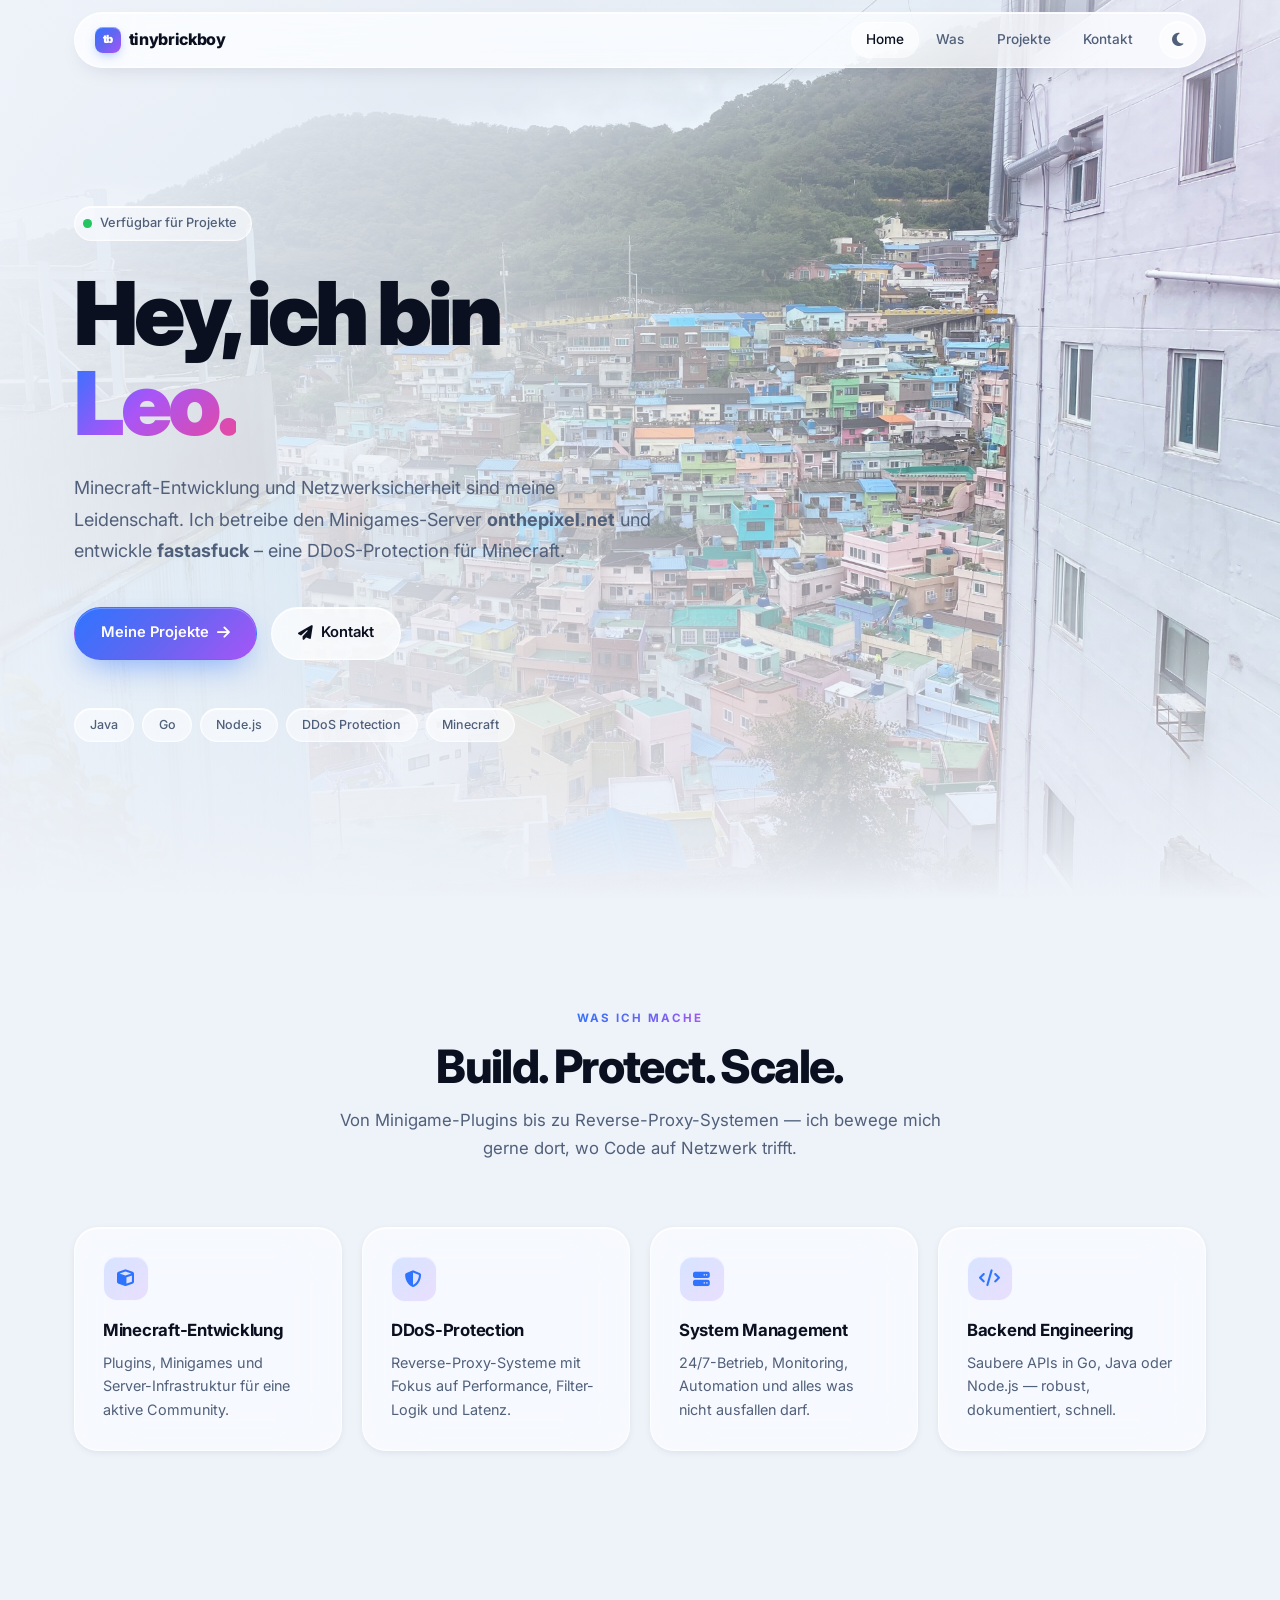
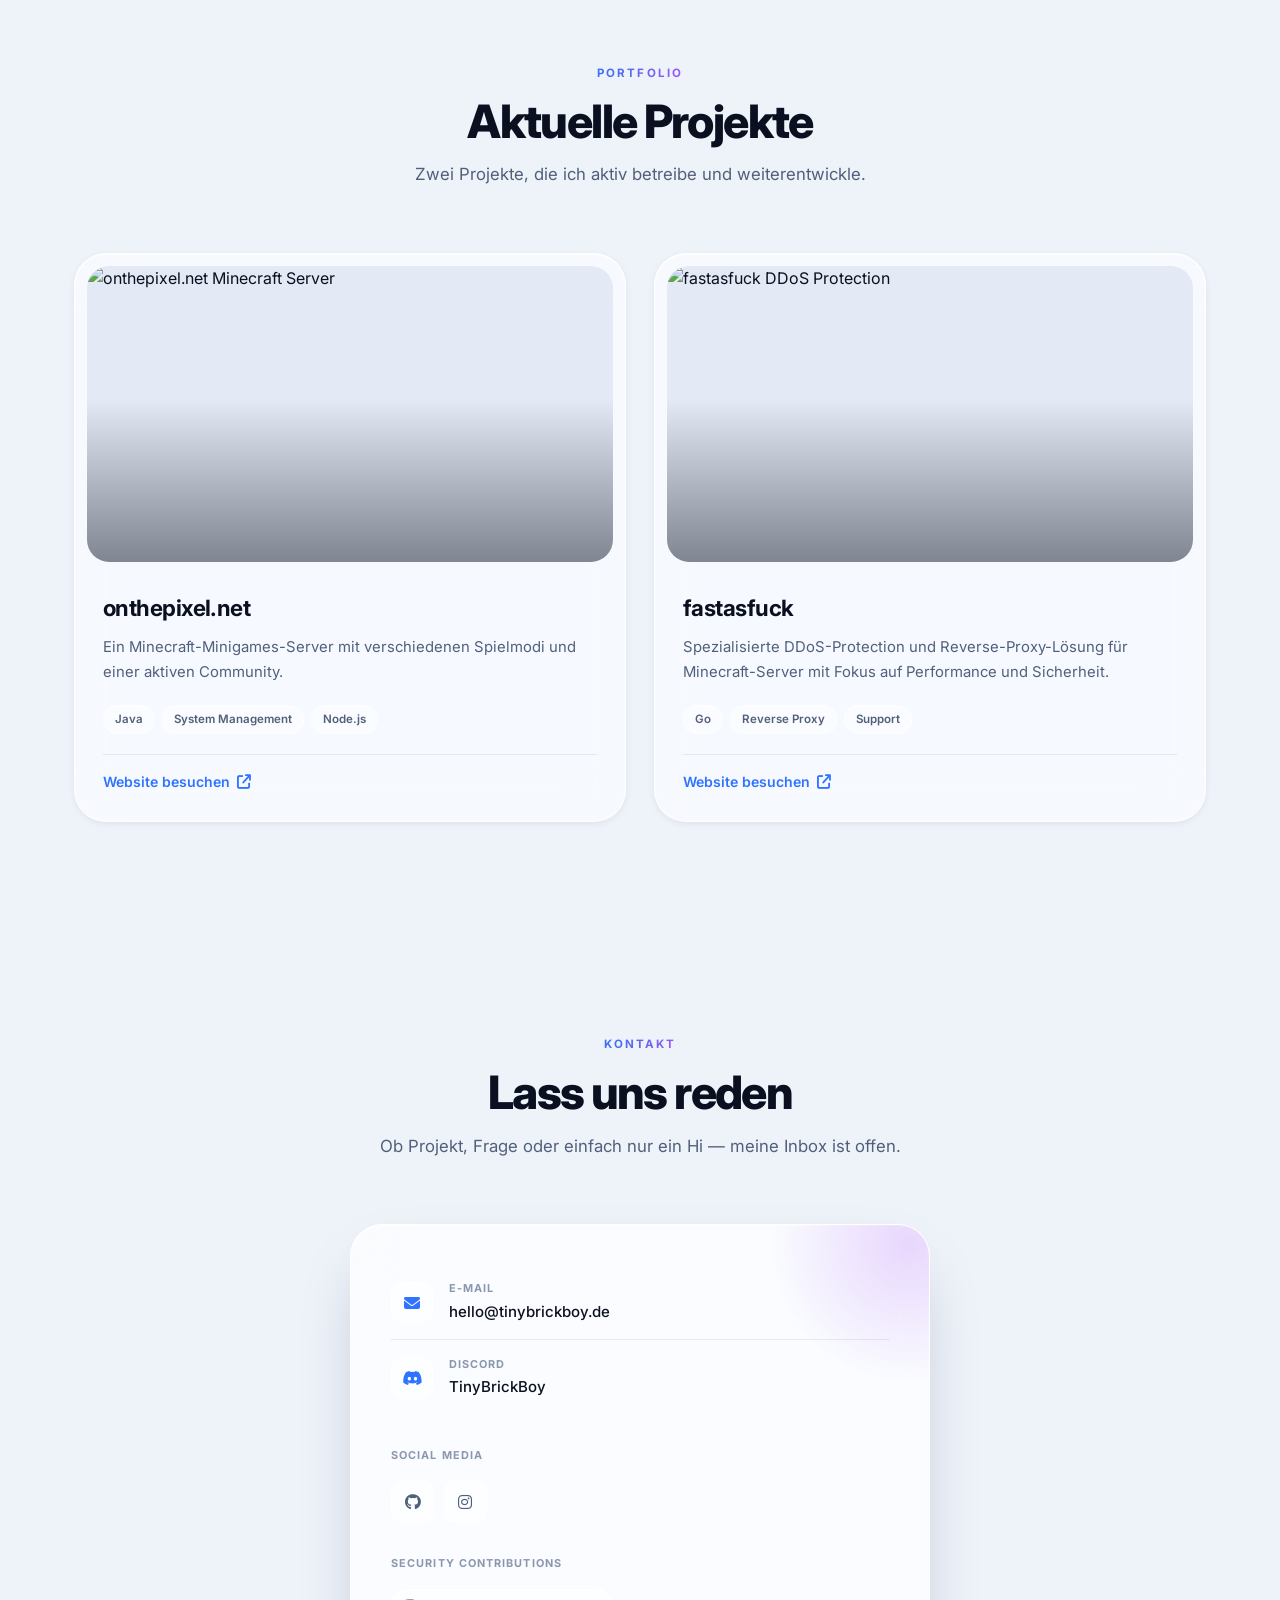
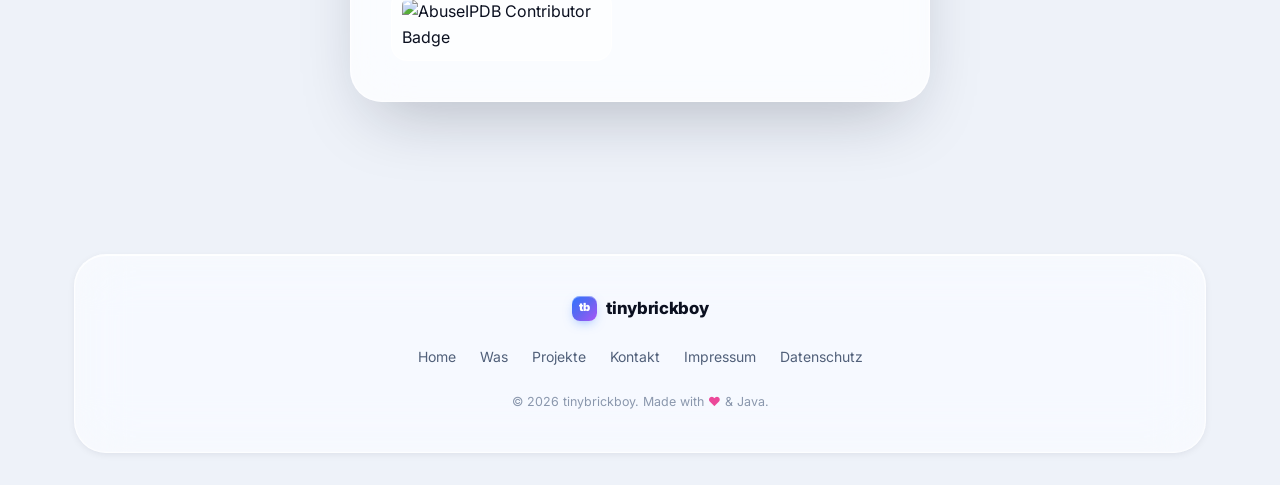
==== commit 7c4677f3: "Add immersive hero background using Gamcheon photo from img folder - Layer the local Korea/Gamcheon " ====
--- a/index.html
+++ b/index.html
@@ -331,21 +331,69 @@
         }
 
         /* ============================================
-           Hero
+           Hero — immersive top background
            ============================================ */
         .hero {
             position: relative;
             min-height: 100svh;
             display: flex;
             align-items: center;
-            padding: 7rem 0 4rem;
+            padding: 8rem 0 5rem;
             overflow: hidden;
             isolation: isolate;
+        }
+        /* Full-bleed background sitting behind the hero */
+        .hero-bg {
+            position: absolute; inset: 0;
+            z-index: -1;
+            overflow: hidden;
+        }
+        /* Photo base layer (Gamcheon, Busan) */
+        .hero-bg .photo {
+            position: absolute; inset: 0;
+            width: 100%; height: 100%;
+            object-fit: cover;
+            object-position: center 35%;
+            transform: scale(1.05);
+            animation: heroZoom 28s ease-in-out infinite alternate;
+        }
+        @keyframes heroZoom {
+            0%   { transform: scale(1.05); }
+            100% { transform: scale(1.16); }
+        }
+        /* Aurora glow blended over the photo for color pop */
+        .hero-bg .aurora {
+            position: absolute; inset: -25%;
+            background:
+                radial-gradient(38% 48% at 18% 22%, rgba(47,116,255,0.5), transparent 60%),
+                radial-gradient(42% 52% at 82% 26%, rgba(168,85,247,0.45), transparent 60%),
+                radial-gradient(48% 58% at 55% 82%, rgba(236,72,153,0.4), transparent 62%);
+            filter: blur(80px) saturate(150%);
+            mix-blend-mode: soft-light;
+            animation: auroraShift 20s ease-in-out infinite alternate;
+        }
+        @keyframes auroraShift {
+            0%   { transform: translate3d(0,0,0) scale(1) rotate(0deg); }
+            100% { transform: translate3d(-3%, 2%, 0) scale(1.12) rotate(4deg); }
+        }
+        /* Scrim: keep the left/text side readable, soften top, fade into the page */
+        .hero-bg .scrim {
+            position: absolute; inset: 0;
+            background:
+                linear-gradient(105deg, var(--bg) 0%, rgba(238,242,249,0.78) 38%, rgba(238,242,249,0.30) 70%, rgba(238,242,249,0.10) 100%),
+                linear-gradient(to bottom, rgba(238,242,249,0.45) 0%, transparent 20%),
+                linear-gradient(to bottom, transparent 52%, var(--bg) 100%);
+        }
+        .dark .hero-bg .scrim {
+            background:
+                linear-gradient(105deg, var(--bg) 0%, rgba(6,9,18,0.82) 38%, rgba(6,9,18,0.42) 70%, rgba(6,9,18,0.18) 100%),
+                linear-gradient(to bottom, rgba(6,9,18,0.5) 0%, transparent 20%),
+                linear-gradient(to bottom, transparent 52%, var(--bg) 100%);
         }
         .hero-content {
             position: relative;
             z-index: 2;
-            max-width: 780px;
+            max-width: 820px;
         }
         .hero-badge {
             display: inline-flex; align-items: center; gap: 0.5rem;
@@ -815,6 +863,11 @@
     <main id="main">
         <!-- HERO -->
         <section id="home" class="hero">
+            <div class="hero-bg" aria-hidden="true">
+                <img class="photo" src="img/holidays/jamboree/korea/28.jpg" alt="" fetchpriority="high" decoding="async">
+                <div class="aurora"></div>
+                <div class="scrim"></div>
+            </div>
             <div class="container">
                 <div class="hero-content">
                     <span class="hero-badge">
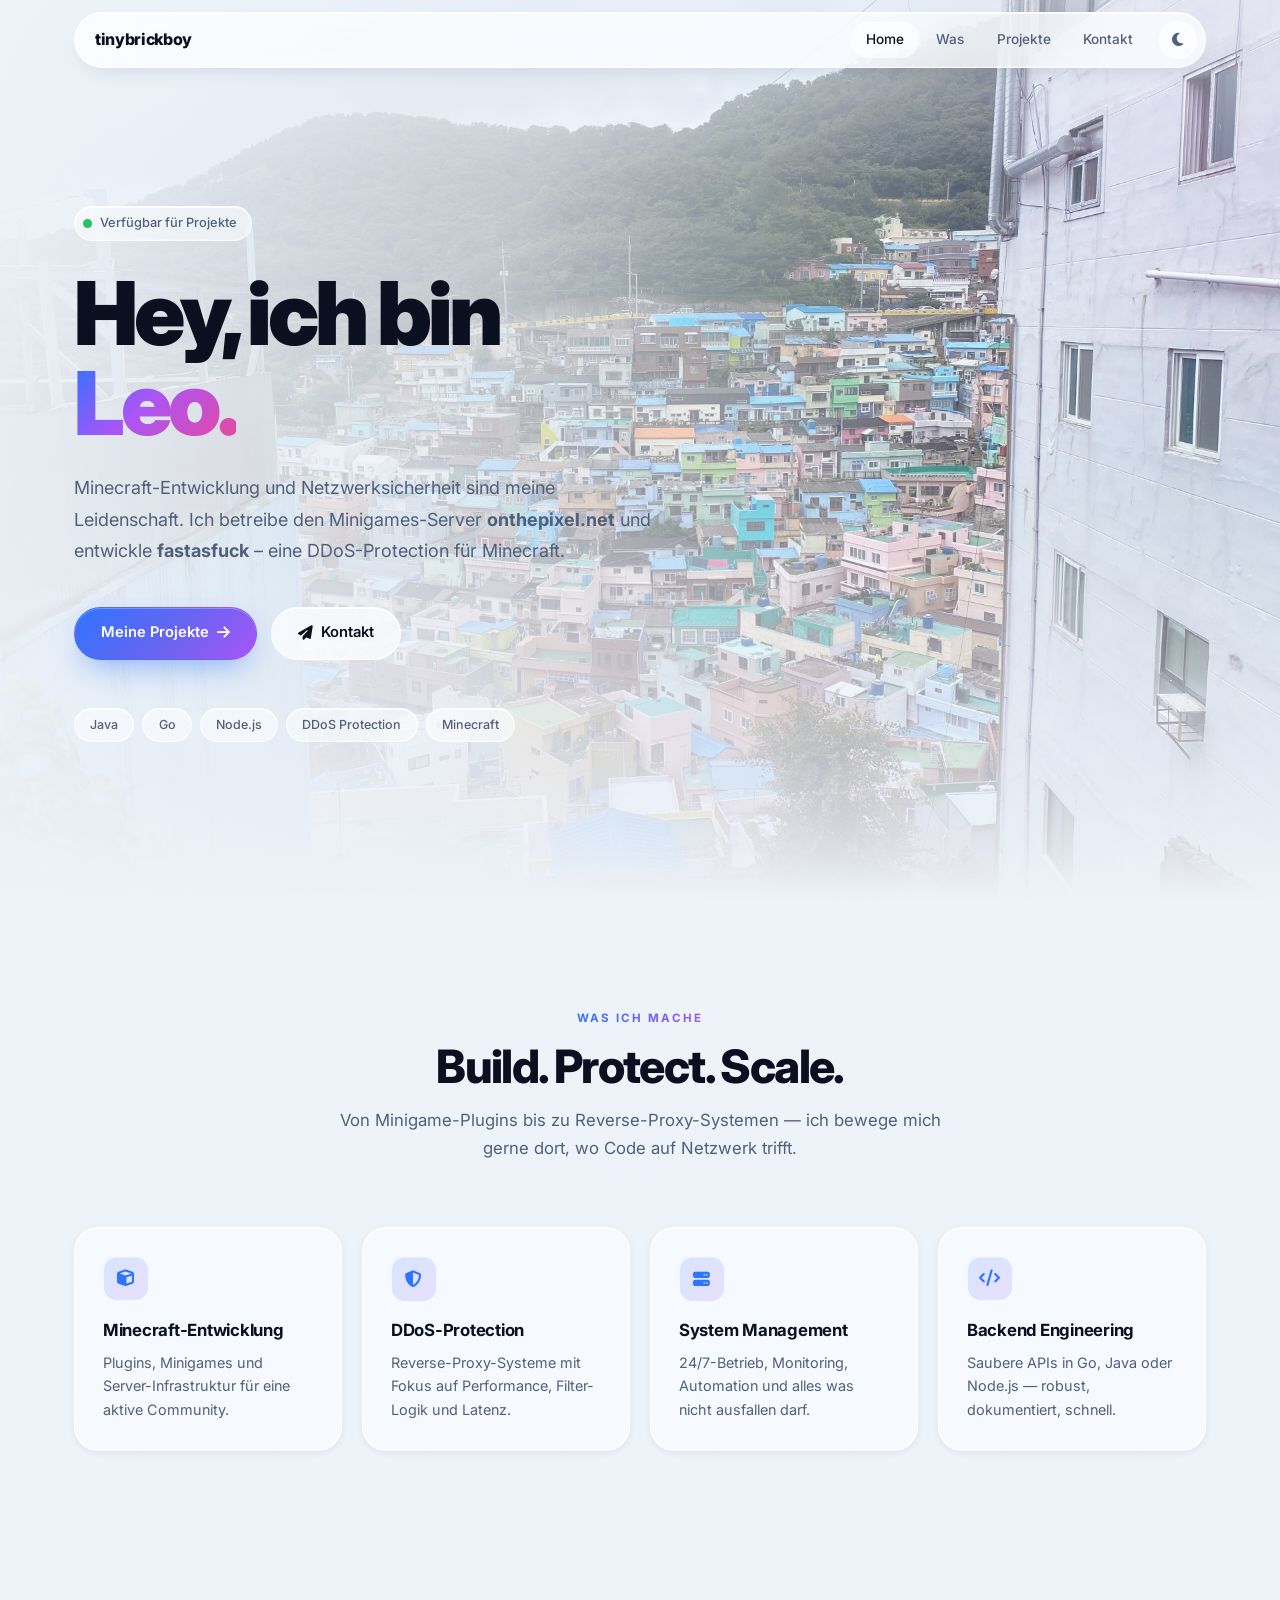
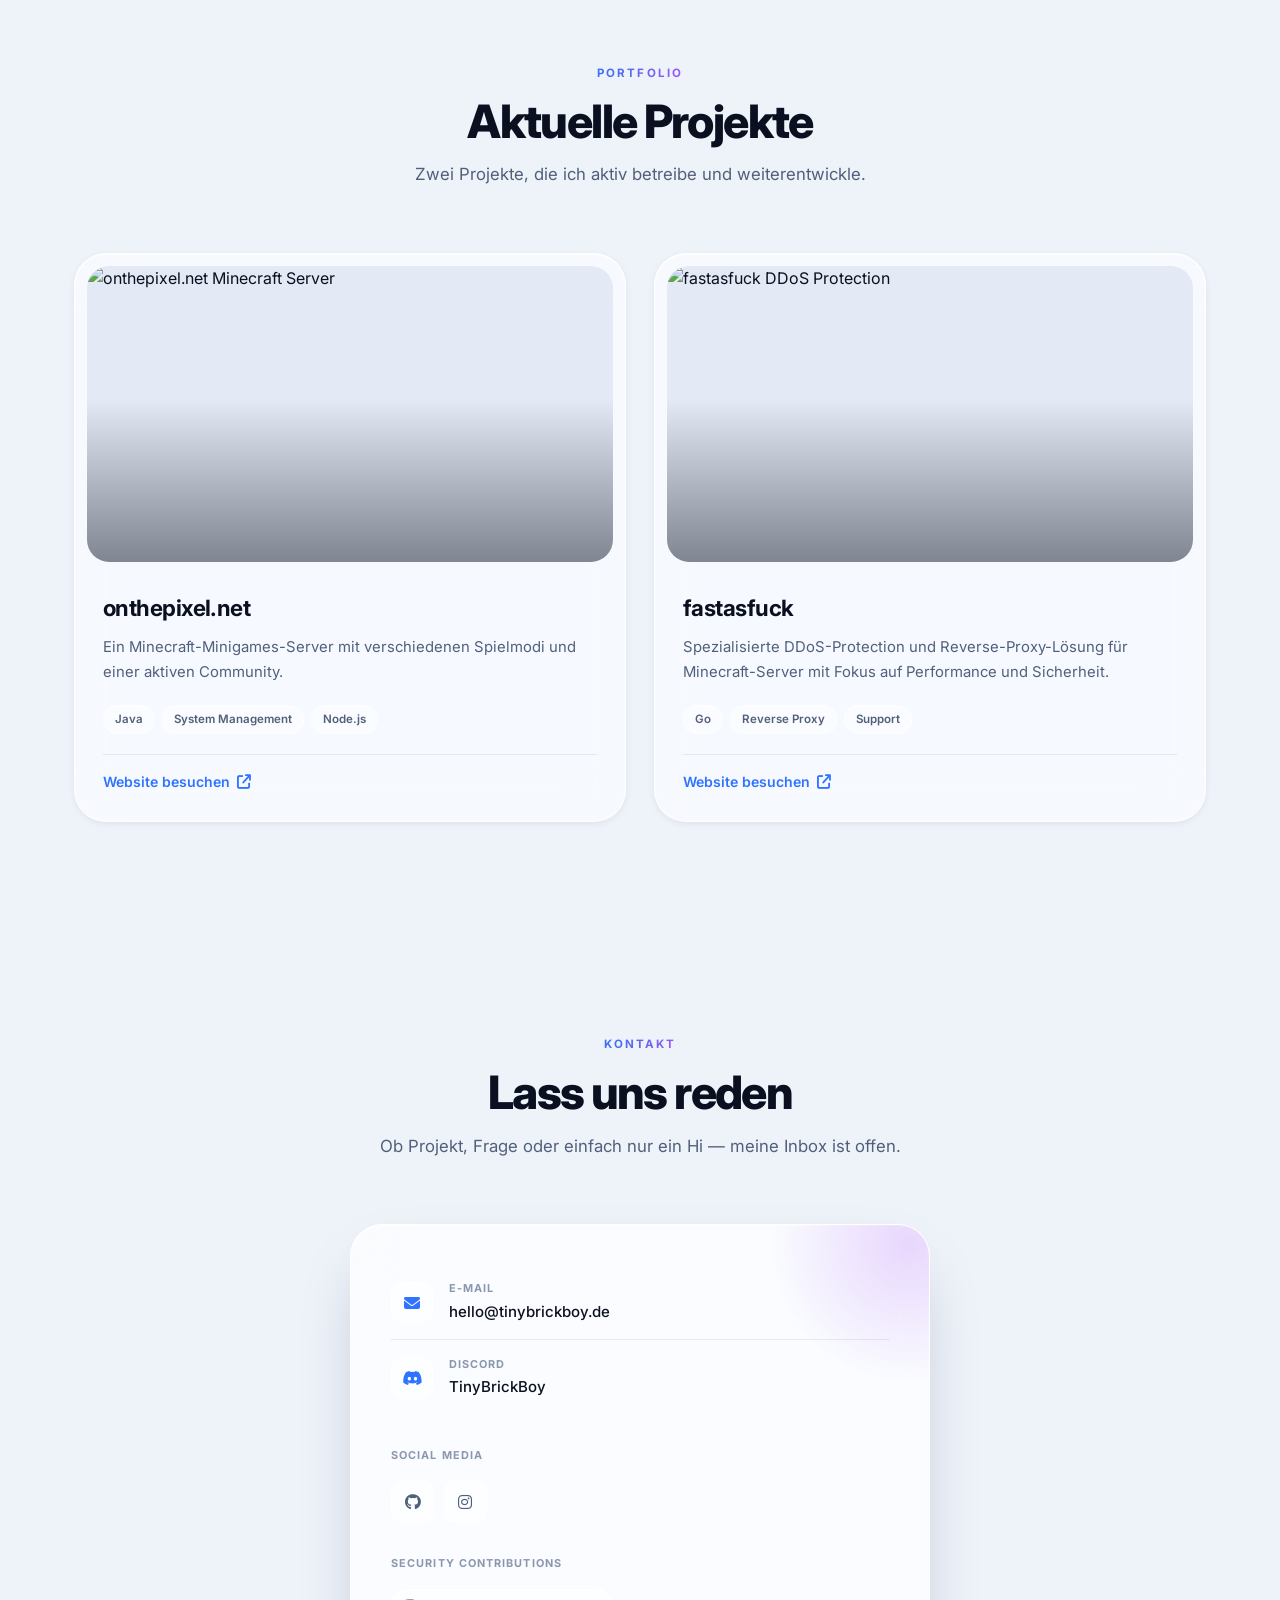
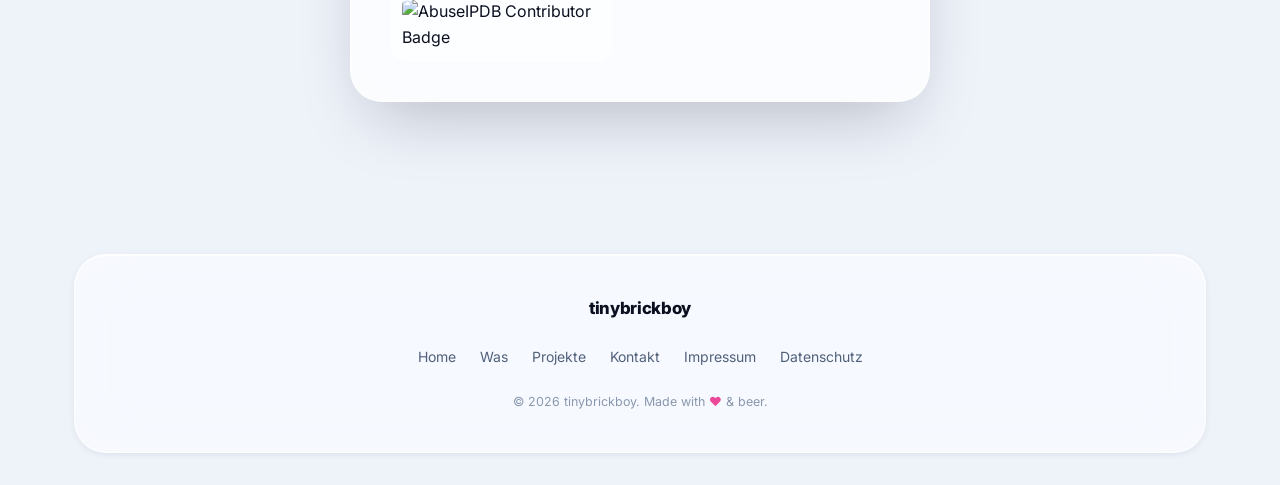
==== commit 26c849da: "Remove tb logo badge and update footer tagline to '& beer'" ====
--- a/index.html
+++ b/index.html
@@ -265,13 +265,6 @@
             display: inline-flex; align-items: center; gap: 0.5rem;
             font-size: 1rem; font-weight: 800; letter-spacing: -0.02em;
         }
-        .logo-dot {
-            width: 1.6rem; height: 1.6rem; border-radius: 0.5rem;
-            background: var(--grad-primary);
-            display: grid; place-items: center;
-            color: #fff; font-size: 0.7rem; font-weight: 900;
-            box-shadow: inset 0 1px 0 rgba(255,255,255,0.4), 0 4px 12px -4px rgba(47,116,255,0.6);
-        }
         .logo-text { color: var(--text); }
 
         .nav-right { display: flex; align-items: center; gap: 0.4rem; }
@@ -833,7 +826,6 @@
         <div class="container">
             <nav class="nav" aria-label="Hauptnavigation">
                 <a href="#home" class="logo" aria-label="tinybrickboy – Startseite">
-                    <span class="logo-dot" aria-hidden="true">tb</span>
                     <span class="logo-text">tinybrickboy</span>
                 </a>
                 <div class="nav-right">
@@ -1035,7 +1027,6 @@
         <div class="container">
             <div class="footer-inner">
                 <div class="footer-logo">
-                    <span class="logo-dot" aria-hidden="true">tb</span>
                     <span class="logo-text">tinybrickboy</span>
                 </div>
                 <nav class="footer-nav" aria-label="Footer-Navigation">
@@ -1046,7 +1037,7 @@
                     <a href="/impressum.html">Impressum</a>
                     <a href="/datenschutz.html">Datenschutz</a>
                 </nav>
-                <p class="footer-copy">&copy; <span id="footerYear">2026</span> tinybrickboy. Made with <span class="heart" aria-hidden="true">&hearts;</span> &amp; Java.</p>
+                <p class="footer-copy">&copy; <span id="footerYear">2026</span> tinybrickboy. Made with <span class="heart" aria-hidden="true">&hearts;</span> &amp; beer.</p>
             </div>
         </div>
     </footer>
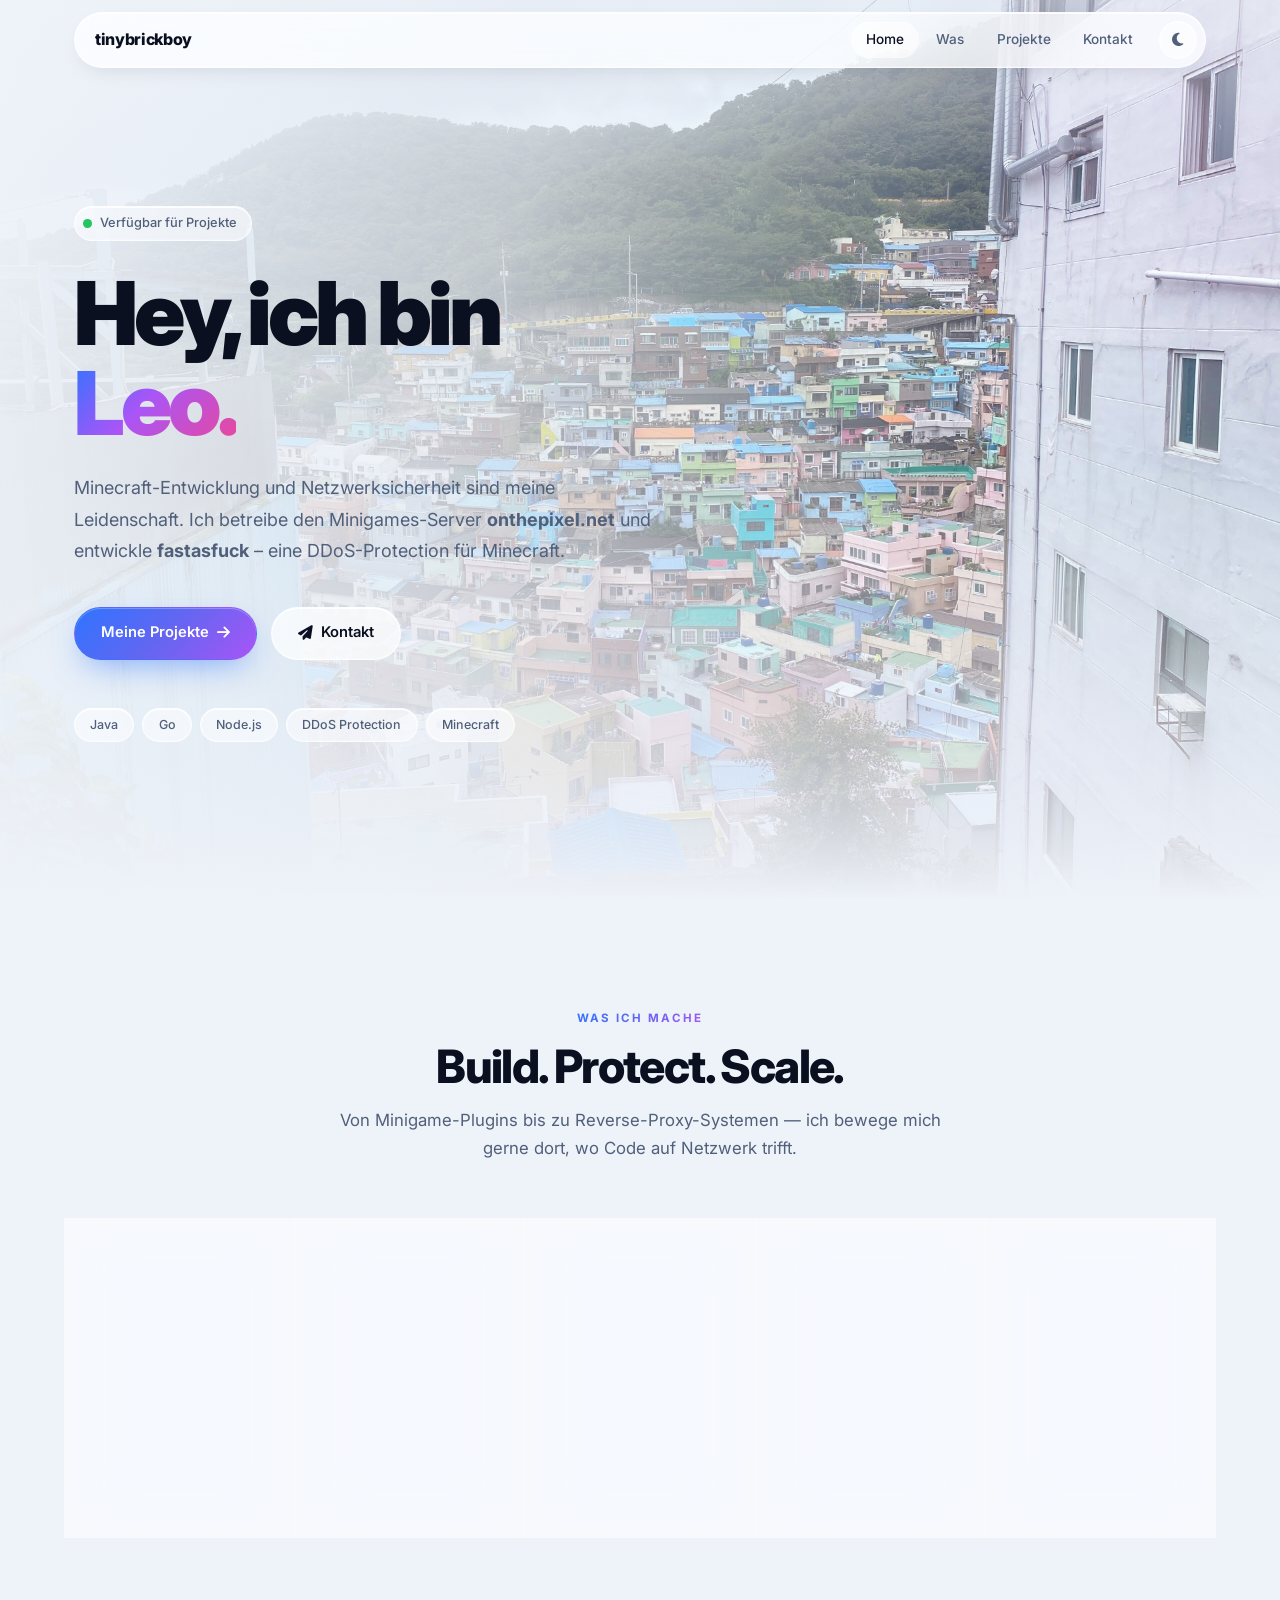
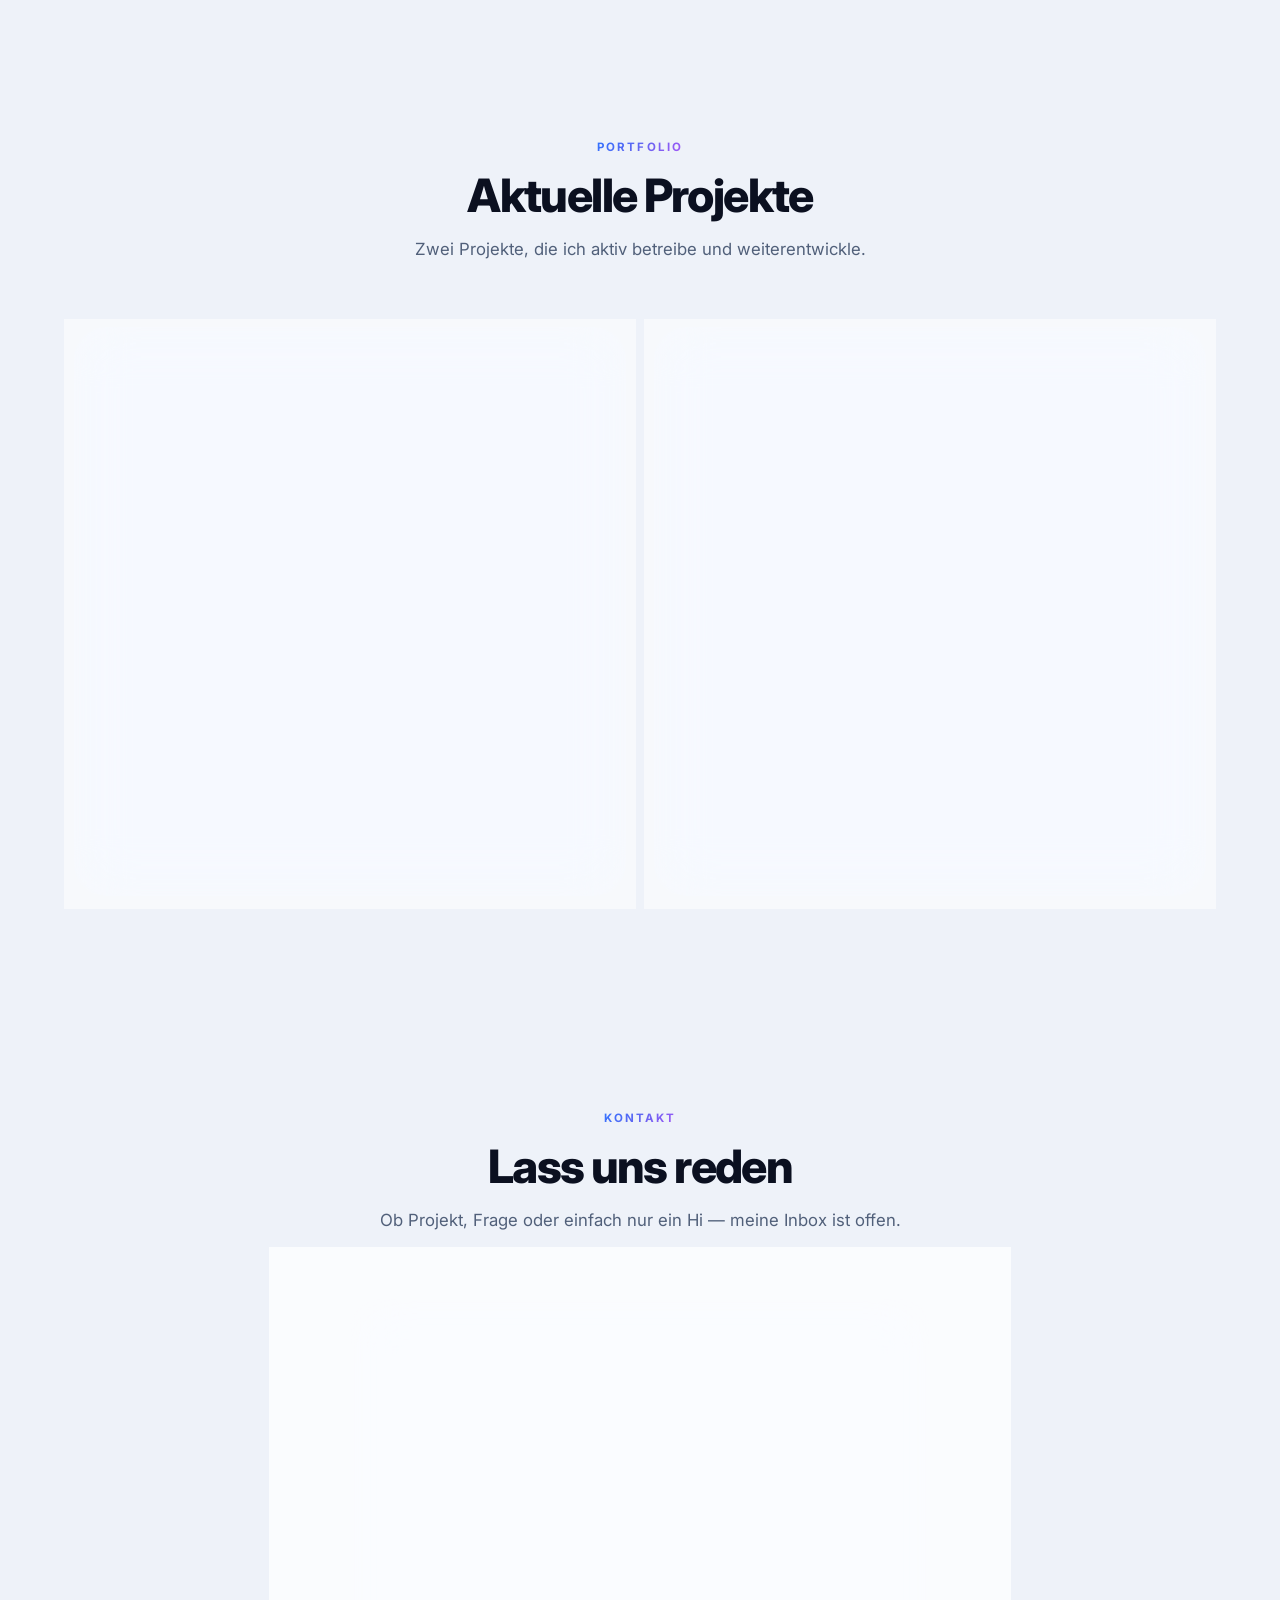
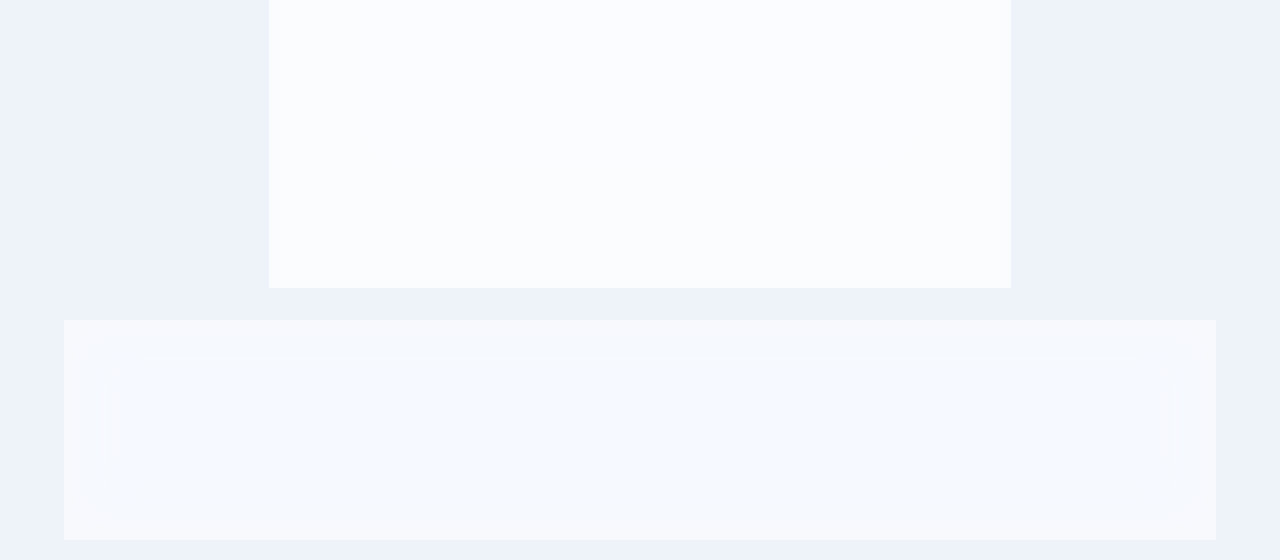
==== commit 42019589: "Add Security Research feature card and adjust grid for five items" ====
--- a/index.html
+++ b/index.html
@@ -516,8 +516,9 @@
             grid-template-columns: 1fr;
             gap: 1rem;
         }
-        @media (min-width: 720px) { .features { grid-template-columns: repeat(2, 1fr); gap: 1.25rem; } }
-        @media (min-width: 1024px) { .features { grid-template-columns: repeat(4, 1fr); } }
+        @media (min-width: 560px) { .features { grid-template-columns: repeat(2, 1fr); gap: 1.25rem; } }
+        @media (min-width: 900px) { .features { grid-template-columns: repeat(3, 1fr); } }
+        @media (min-width: 1100px) { .features { grid-template-columns: repeat(5, 1fr); } }
 
         .feature {
             position: relative;
@@ -791,6 +792,7 @@
         .reveal-d1 { transition-delay: 0.08s; }
         .reveal-d2 { transition-delay: 0.16s; }
         .reveal-d3 { transition-delay: 0.24s; }
+        .reveal-d4 { transition-delay: 0.32s; }
 
         /* ============================================
            Responsive
@@ -921,6 +923,11 @@
                         <div class="ico" aria-hidden="true"><i class="fas fa-code"></i></div>
                         <h3>Backend Engineering</h3>
                         <p>Saubere APIs in Go, Java oder Node.js — robust, dokumentiert, schnell.</p>
+                    </article>
+                    <article class="feature reveal reveal-d4" data-spot>
+                        <div class="ico" aria-hidden="true"><i class="fas fa-magnifying-glass"></i></div>
+                        <h3>Security Research</h3>
+                        <p>Schwachstellen-Analyse, Angriffsmuster und das Melden von Abuse-IPs.</p>
                     </article>
                 </div>
             </div>
